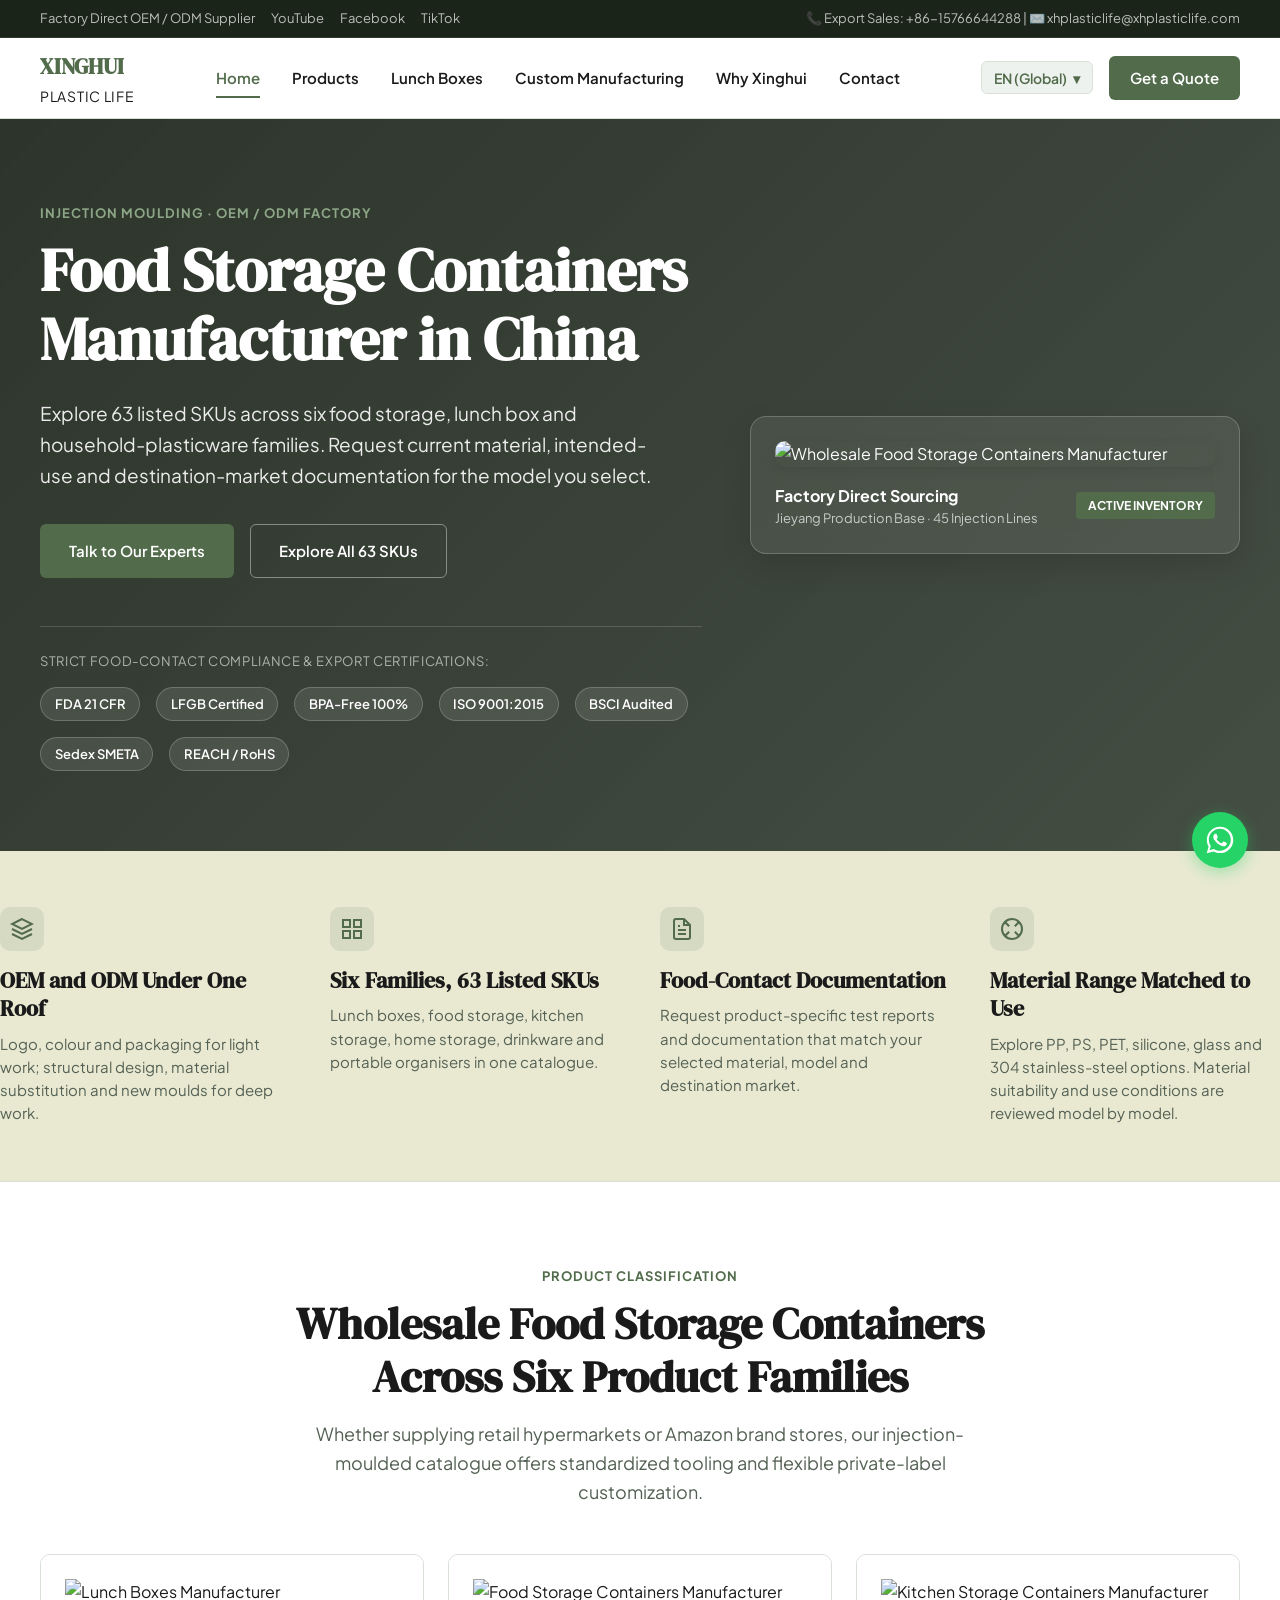
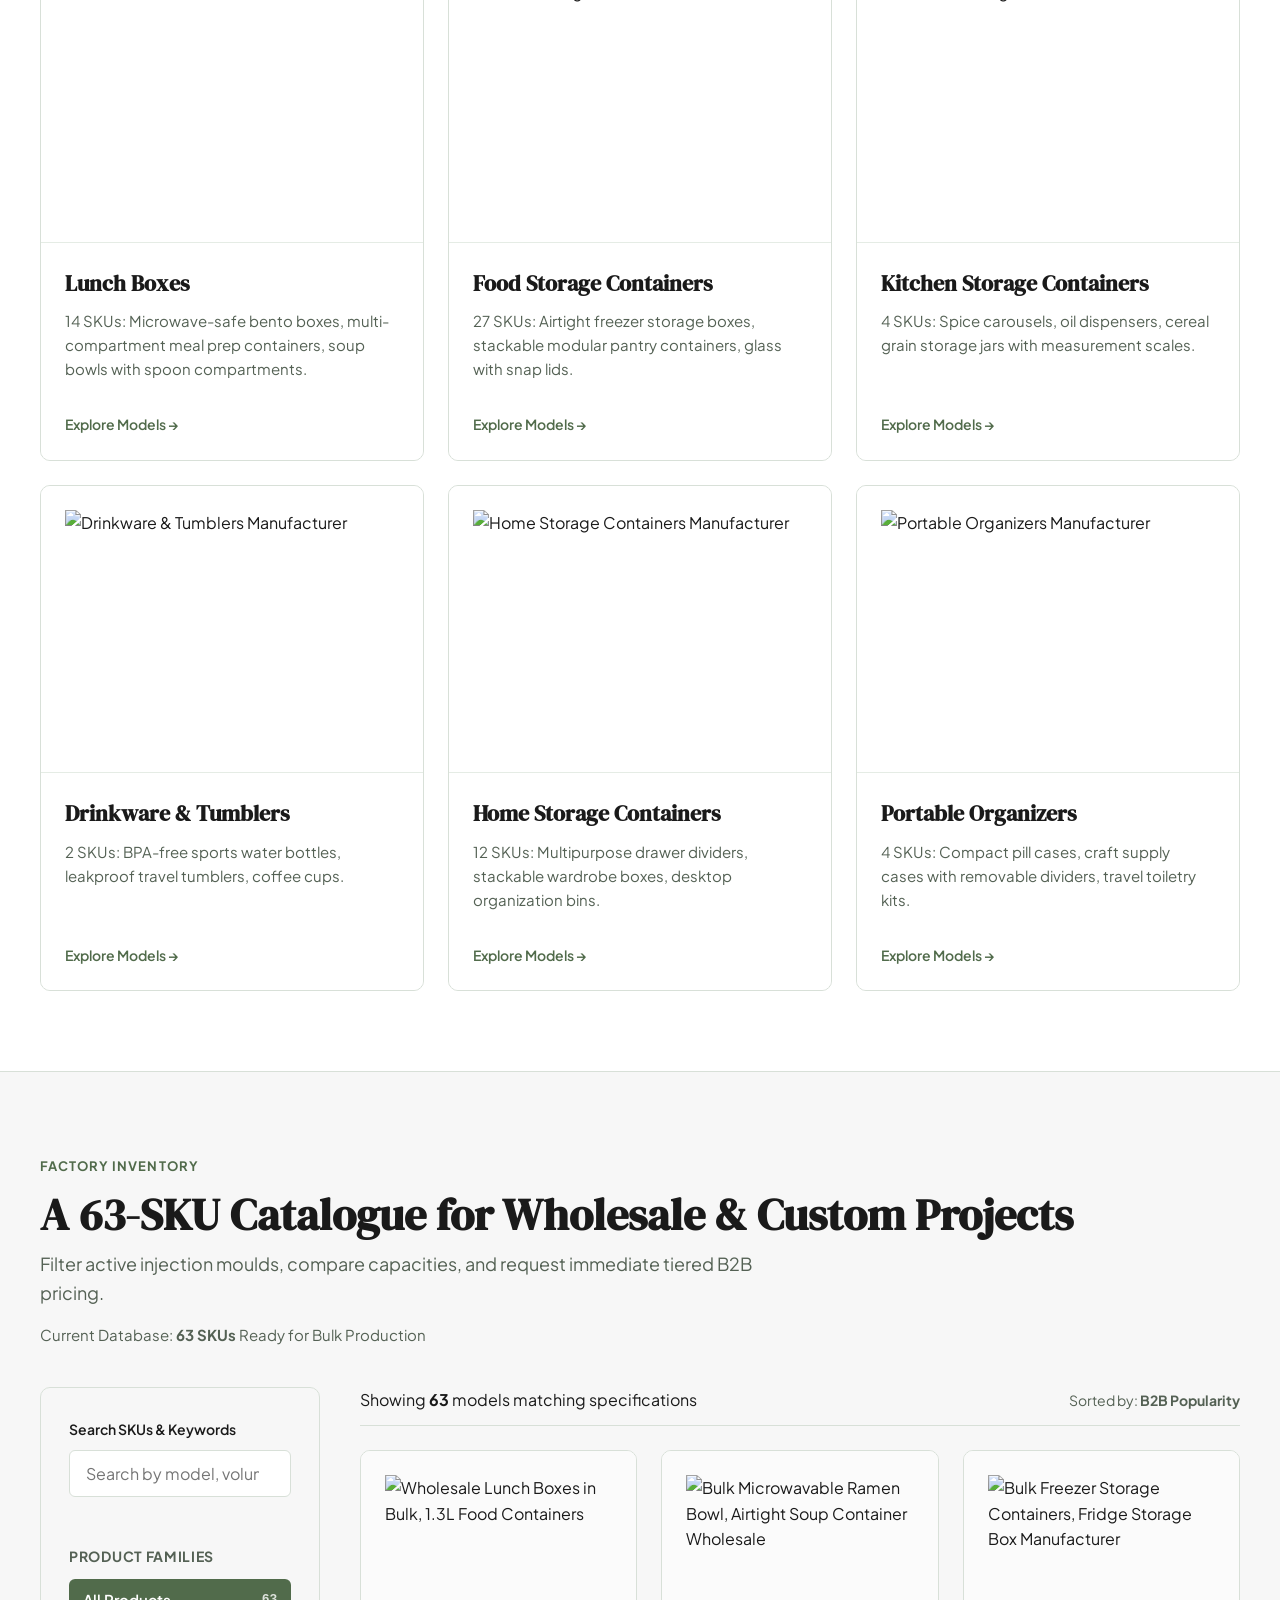
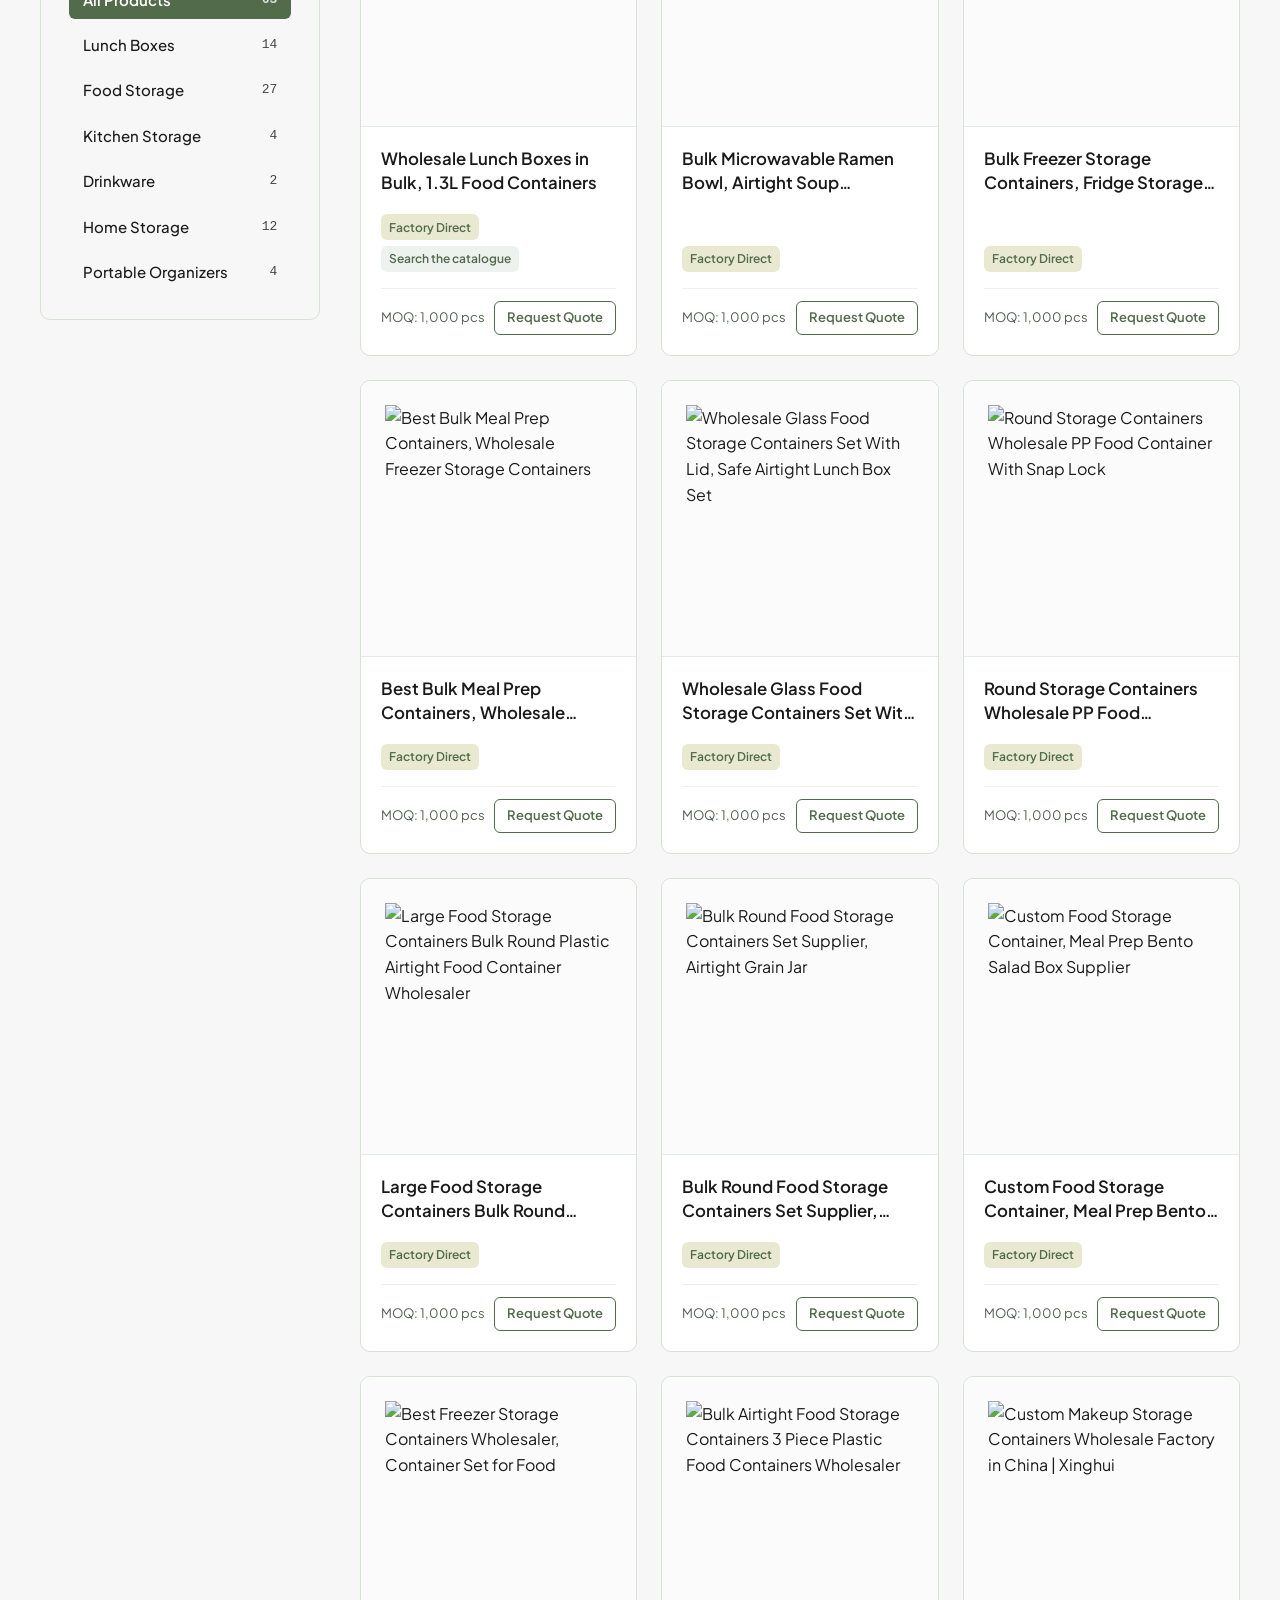
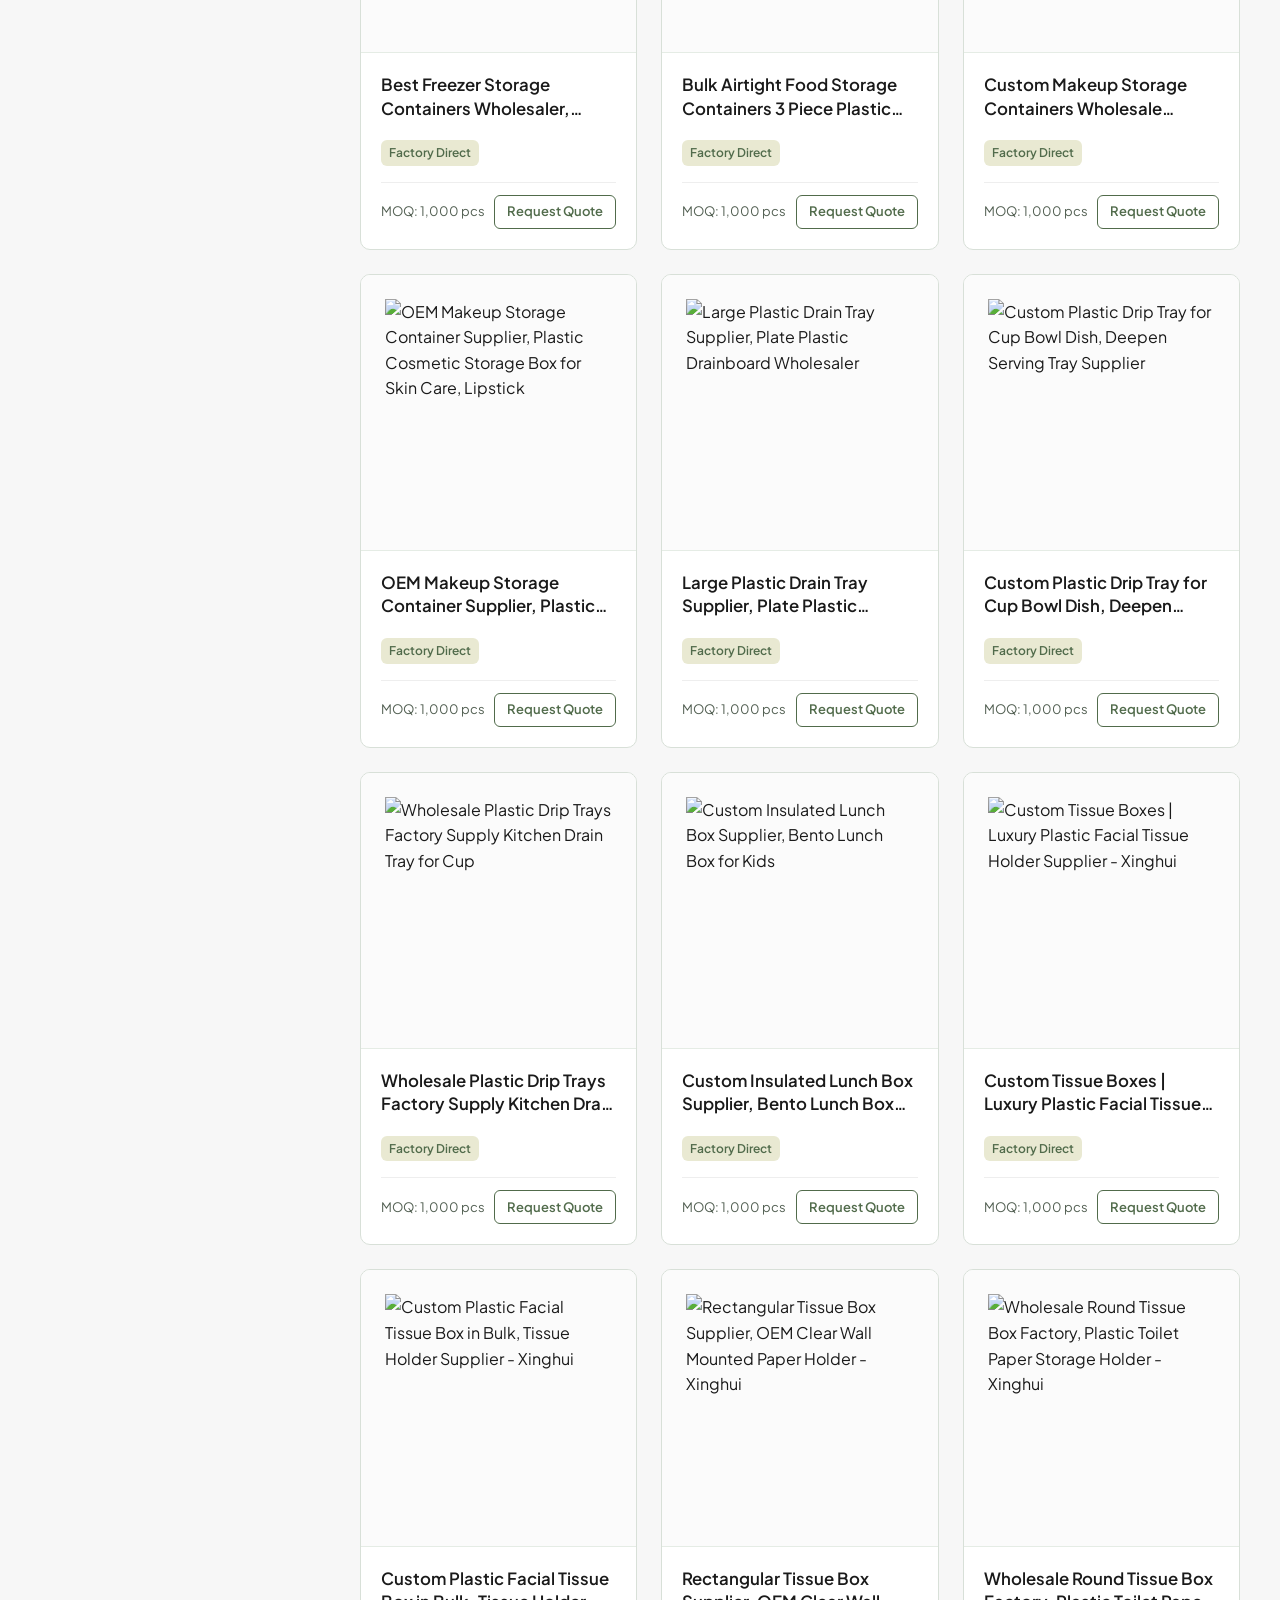
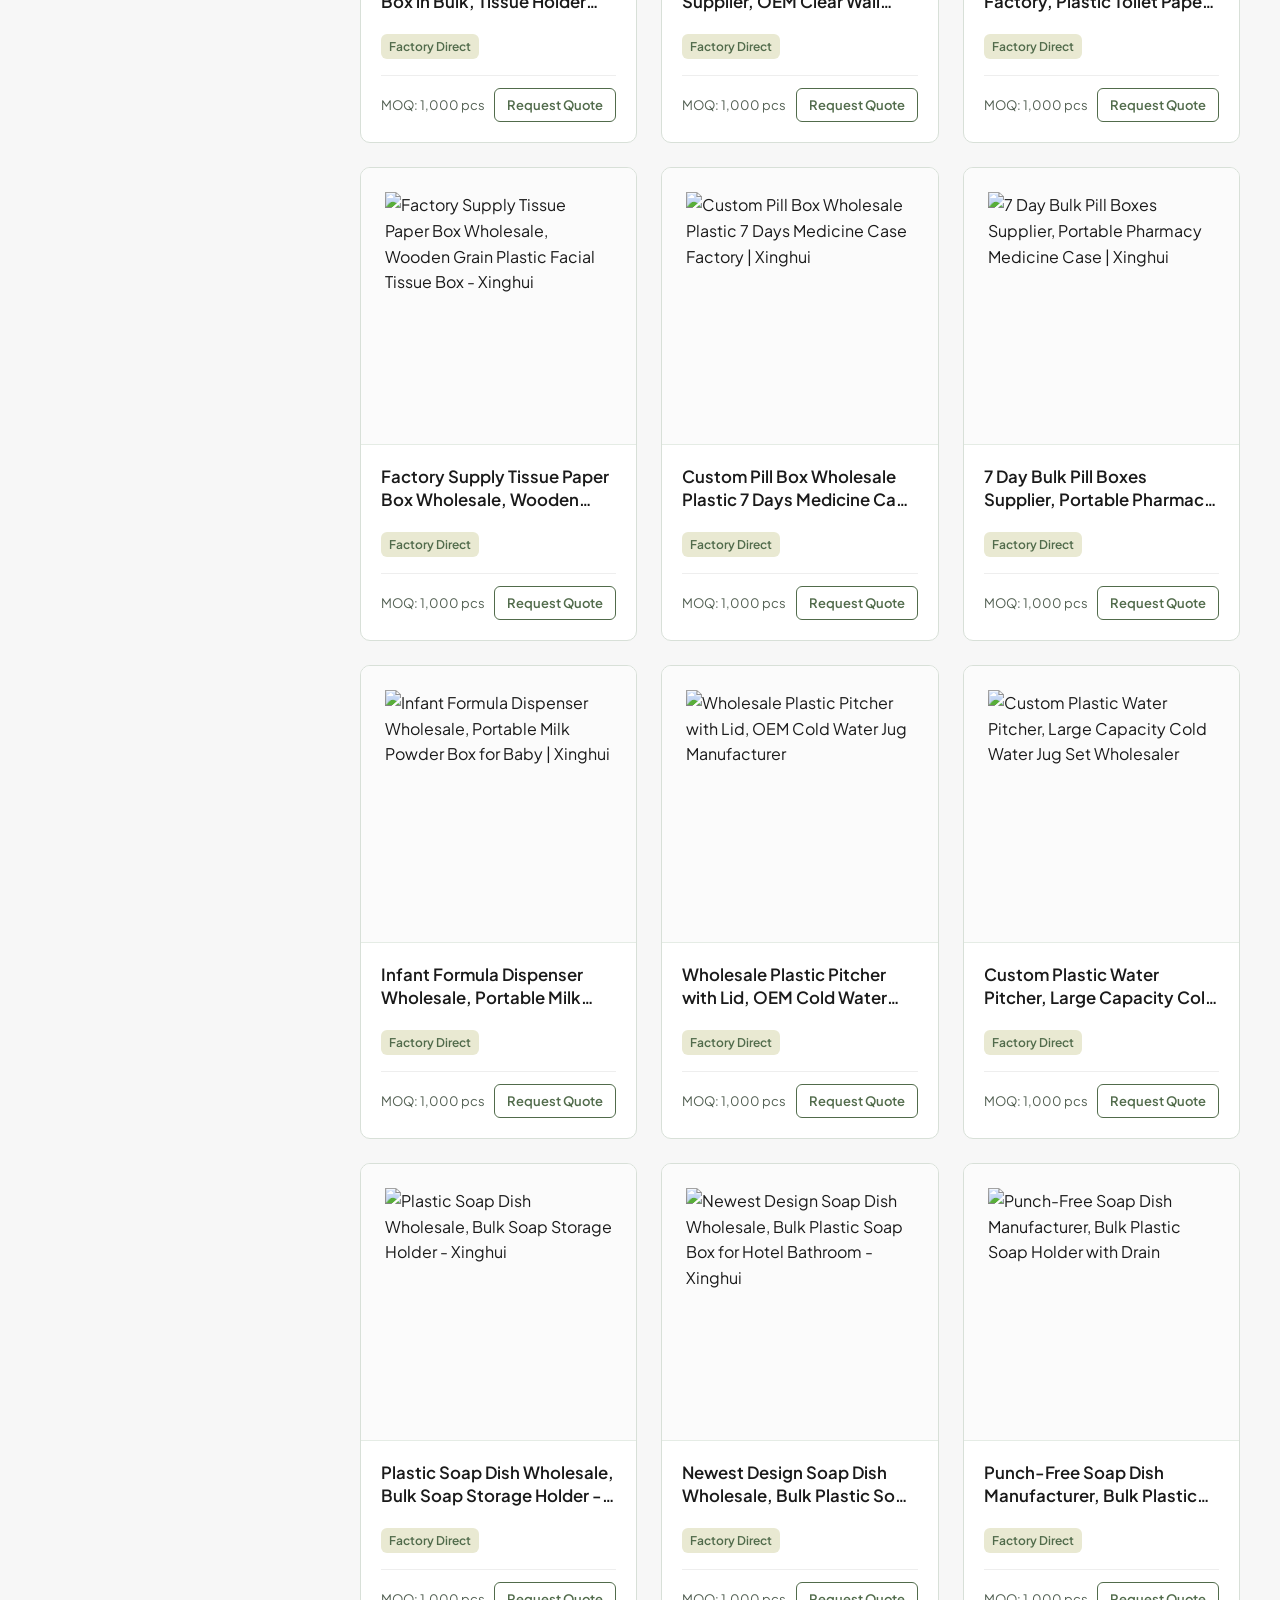
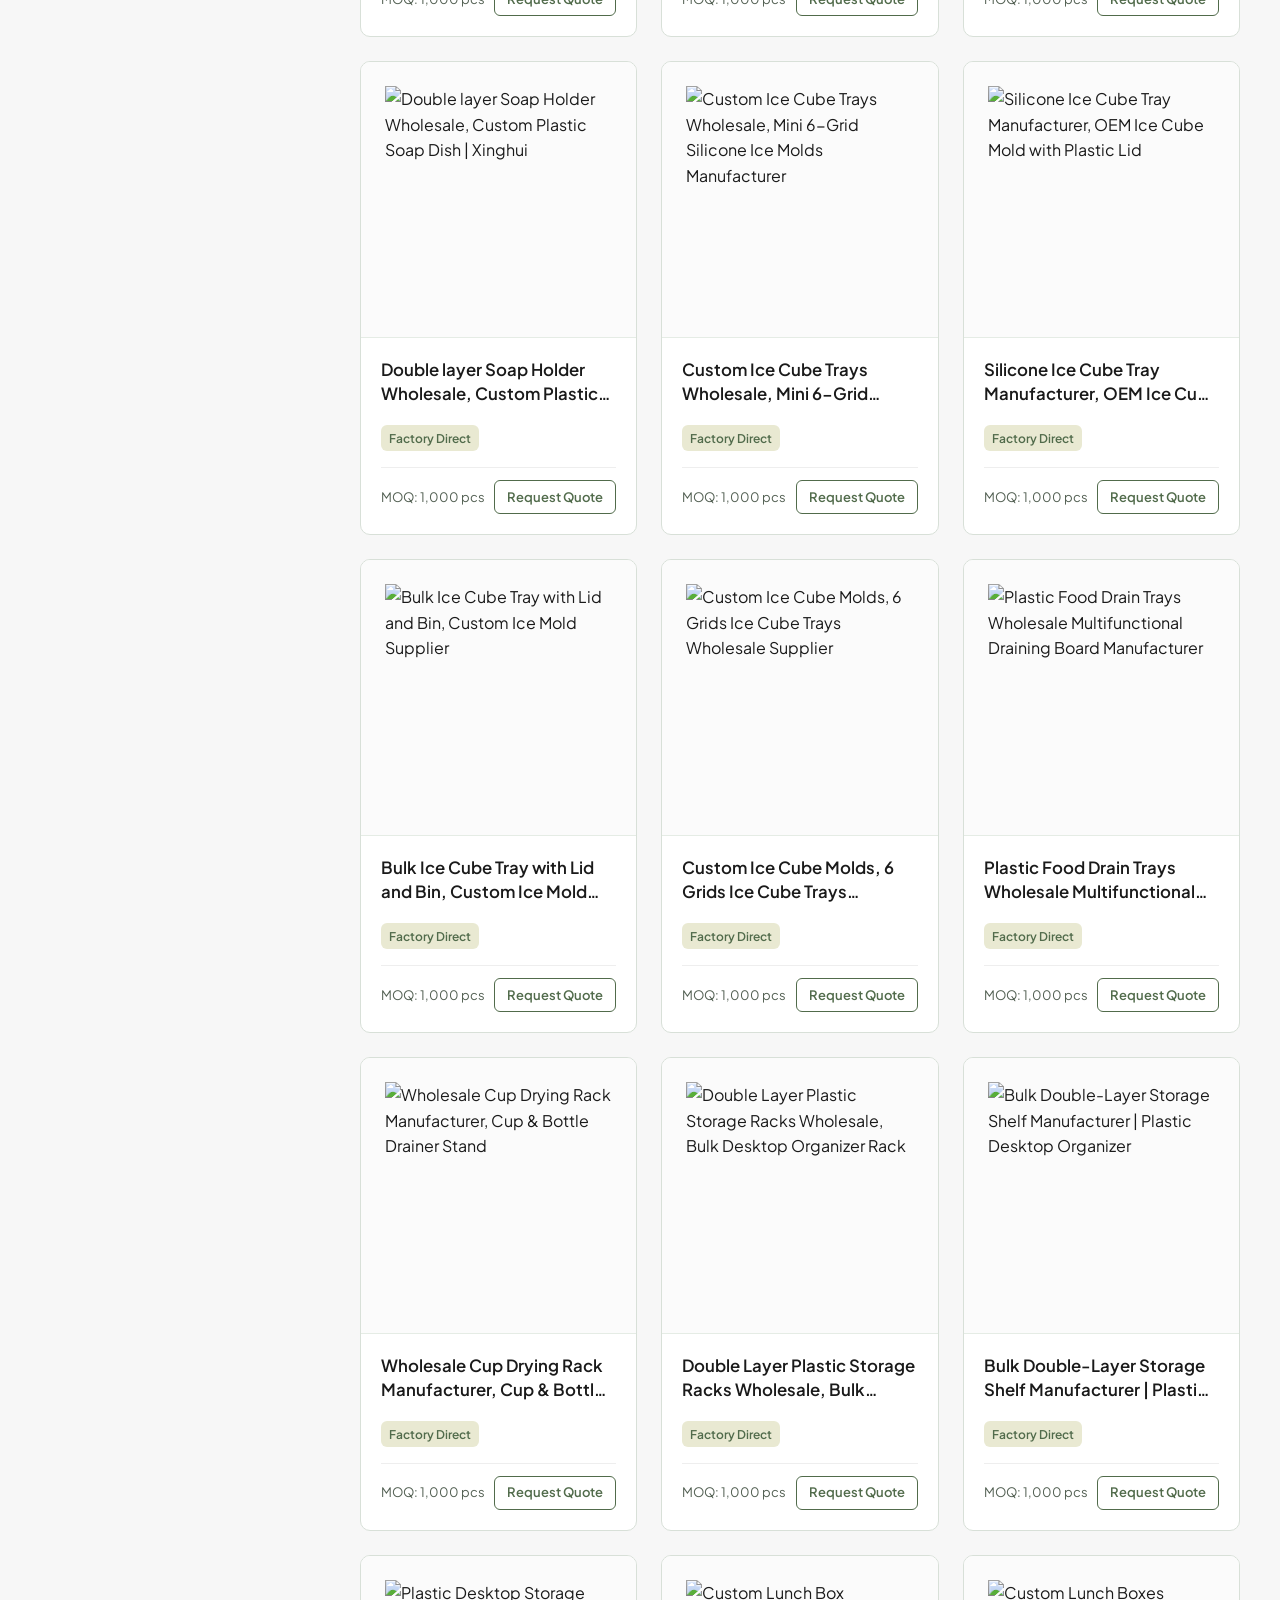
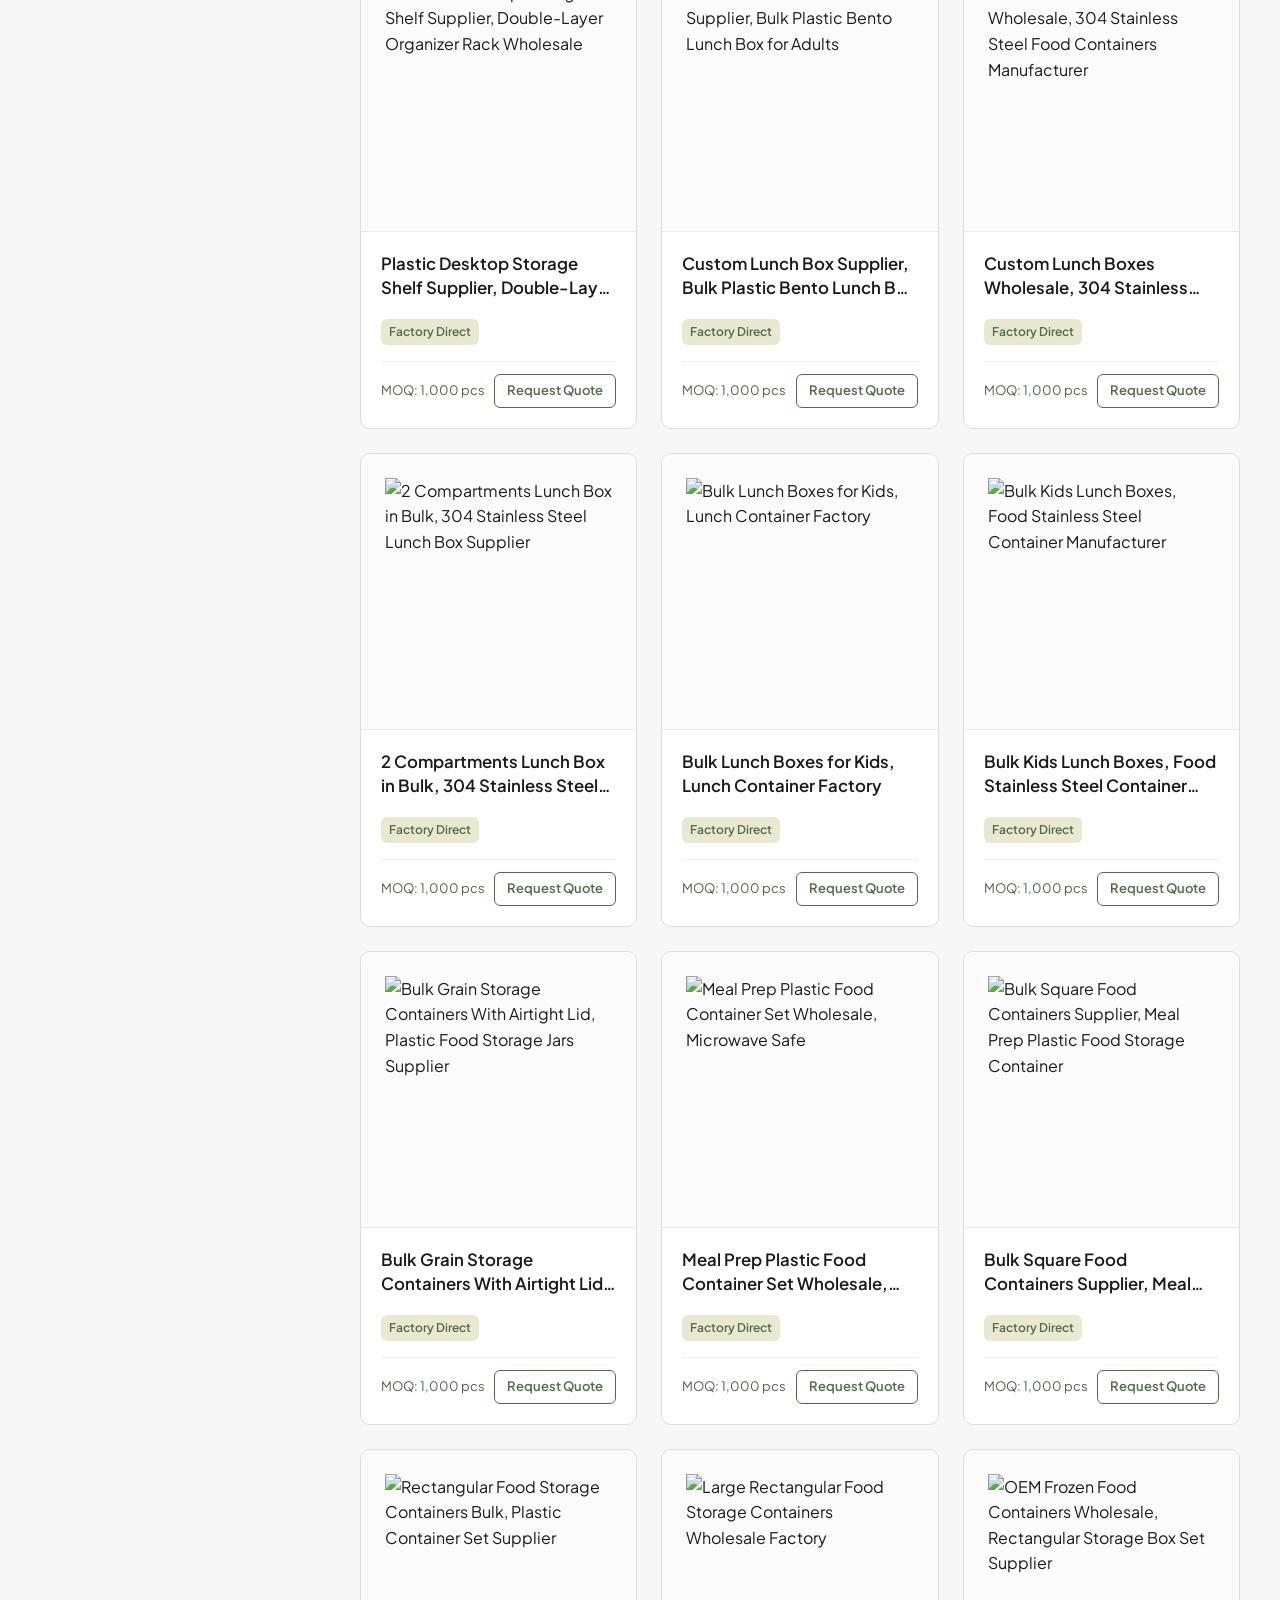
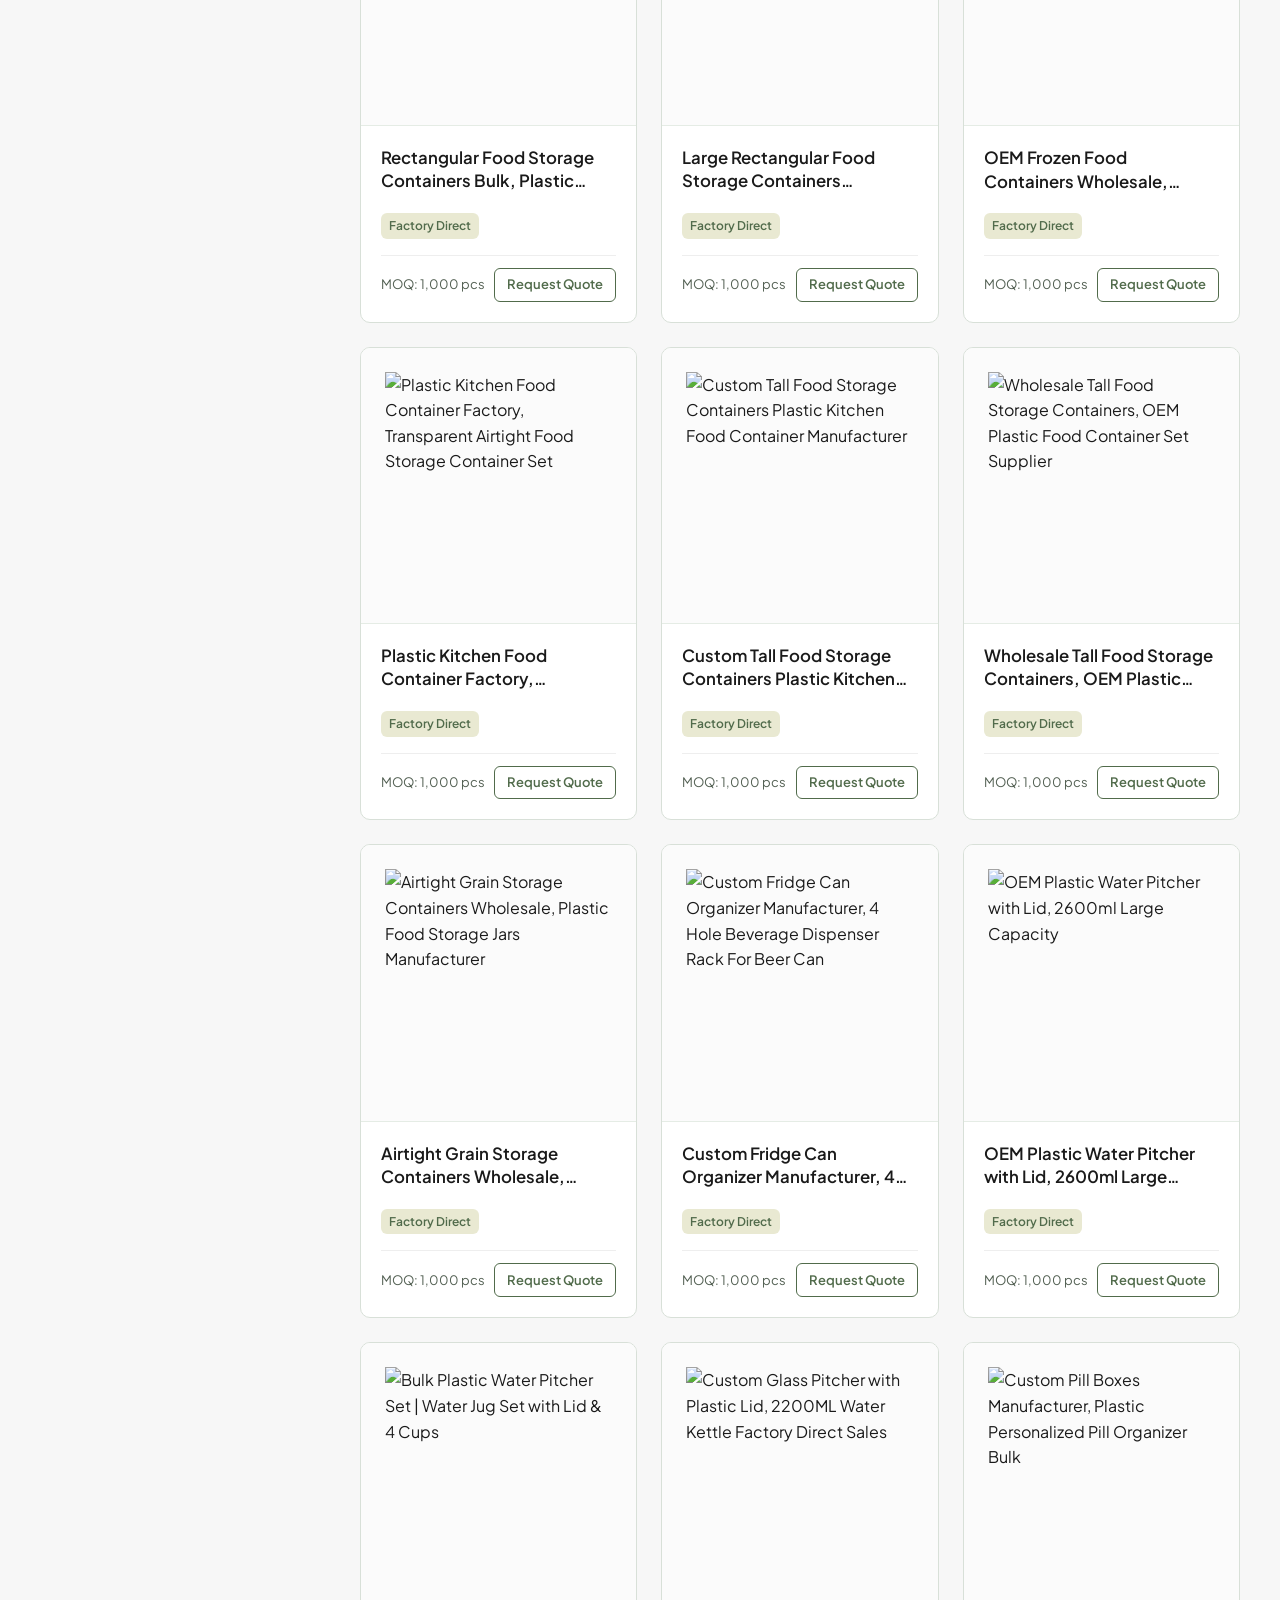
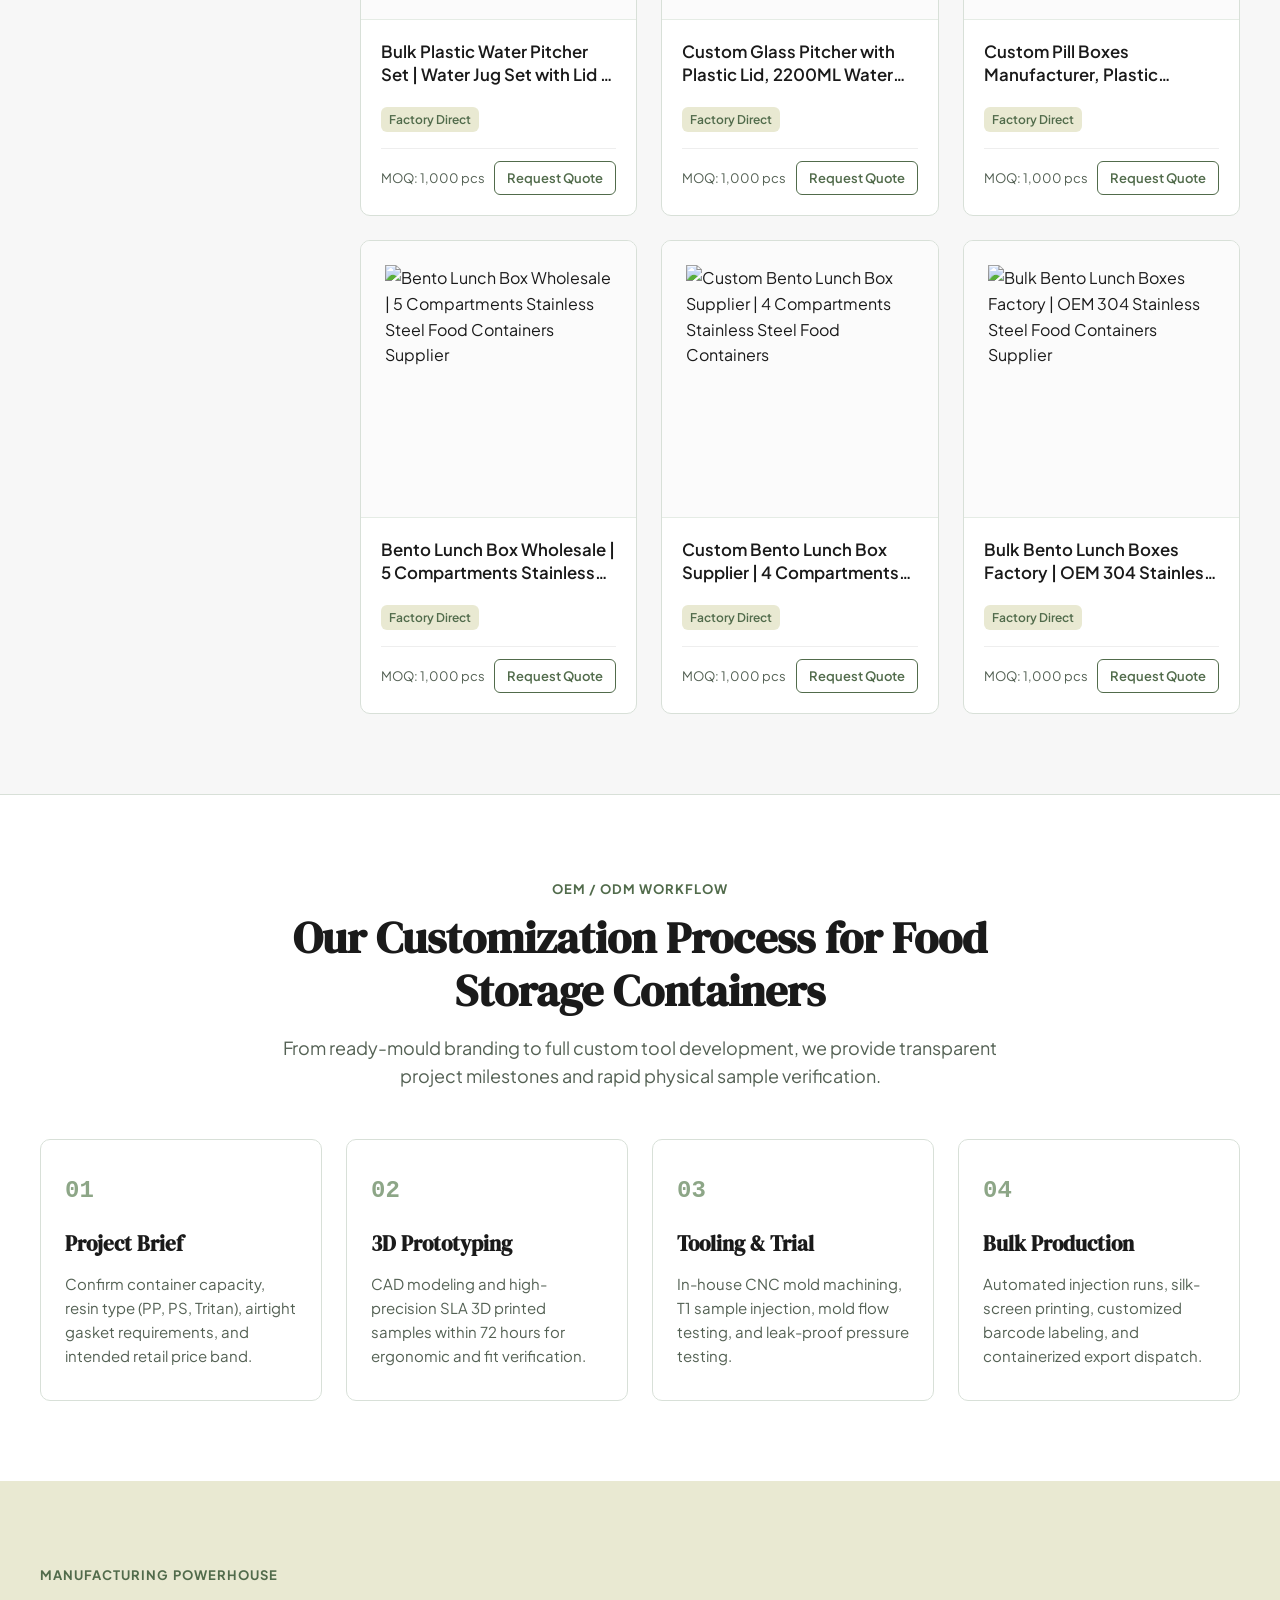
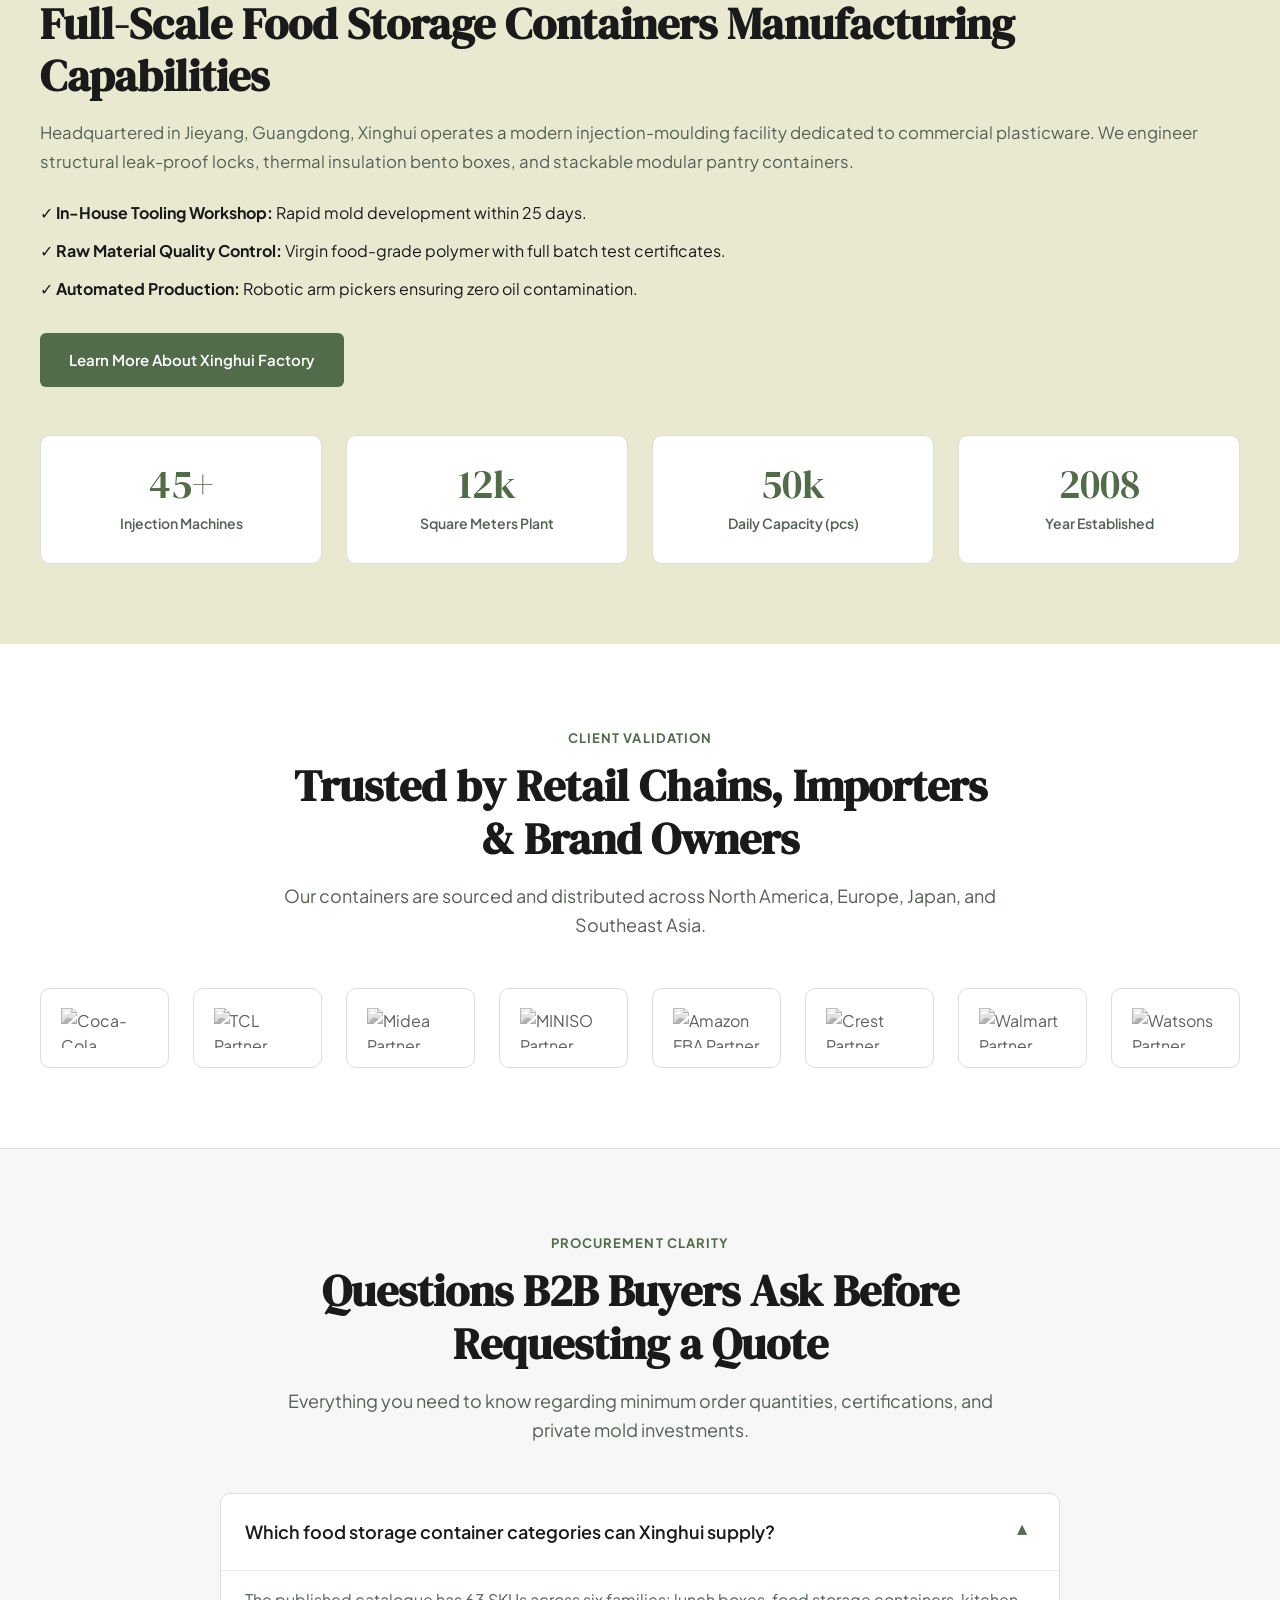
==== templates/b2b-factory-starter/index.html @ 5a9427ca "feat: initial release of renwork-web-create-skill v2.0.0" ====
<!DOCTYPE html>
<html lang="en">
<head>
  <meta charset="UTF-8">
  <meta name="viewport" content="width=device-width, initial-scale=1.0">
  <title>Food Storage Containers Manufacturer in China | Xinghui Plastic Life</title>
  <meta name="description" content="Xinghui is a food storage containers manufacturer in China, supplying lunch boxes and household plasticware with OEM and ODM support for B2B buyers.">
  <meta name="keywords" content="food storage containers manufacturer, wholesale lunch boxes china, plasticware factory jieyang, oem odm meal prep containers, bulk bento boxes">
  <meta name="robots" content="index, follow">
  <link rel="canonical" href="https://www.xhplasticlife.com/">

  <!-- Open Graph / Facebook -->
  <meta property="og:type" content="website">
  <meta property="og:url" content="https://www.xhplasticlife.com/">
  <meta property="og:title" content="Food Storage Containers Manufacturer in China | Xinghui Plastic Life">
  <meta property="og:description" content="Xinghui is a food storage containers manufacturer in China, supplying lunch boxes and household plasticware with OEM and ODM support for B2B buyers.">
  <meta property="og:image" content="https://xinghui-plastic-life-cdn.assetlayer.site/Wholesale-Food-Storage-Containers-Manufacturer-Xinghui-banner.webp">
  <meta property="og:site_name" content="Xinghui Plastic Life">
  <meta property="og:locale" content="en_US">

  <!-- Twitter Card -->
  <meta name="twitter:card" content="summary_large_image">
  <meta name="twitter:title" content="Food Storage Containers Manufacturer in China | Xinghui">
  <meta name="twitter:description" content="Xinghui is a food storage containers manufacturer in China, supplying lunch boxes and household plasticware with OEM and ODM support for B2B buyers.">
  <meta name="twitter:image" content="https://xinghui-plastic-life-cdn.assetlayer.site/Wholesale-Food-Storage-Containers-Manufacturer-Xinghui-banner.webp">

  <link rel="stylesheet" href="css/style.css">

  <!-- JSON-LD Structured Data Schema Matrix -->
  <script type="application/ld+json">
  {
    "@context": "https://schema.org",
    "@type": "Organization",
    "@id": "https://www.xhplasticlife.com/#organization",
    "name": "Xinghui Plastic Life",
    "legalName": "Jieyang Xinghui Plasticware Co., Ltd.",
    "url": "https://www.xhplasticlife.com",
    "logo": "https://www.xhplasticlife.com/brand-logo.webp",
    "description": "Xinghui injection-moulds food storage containers, lunch boxes and household plasticware with OEM and ODM support in Jieyang, Guangdong, China.",
    "foundingDate": "2008",
    "telephone": "+86-15766644288",
    "email": "xhplasticlife@xhplasticlife.com",
    "address": {
      "@type": "PostalAddress",
      "streetAddress": "Rongcheng Industrial Zone",
      "addressLocality": "Jieyang",
      "addressRegion": "Guangdong",
      "postalCode": "515500",
      "addressCountry": "CN"
    },
    "knowsAbout": [
      "Plastic Injection Moulding",
      "OEM Food Storage Containers",
      "Bento Lunch Boxes Wholesale",
      "LFGB Food Contact Testing",
      "FDA 21 CFR Compliant Plastics",
      "Private Label Packaging for Amazon FBA"
    ]
  }
  </script>

  <script type="application/ld+json">
  {
    "@context": "https://schema.org",
    "@type": "WebSite",
    "@id": "https://www.xhplasticlife.com/#website",
    "name": "Xinghui Plastic Life",
    "url": "https://www.xhplasticlife.com",
    "publisher": {
      "@id": "https://www.xhplasticlife.com/#organization"
    },
    "inLanguage": "en"
  }
  </script>

  <script type="application/ld+json">
  {
    "@context": "https://schema.org",
    "@type": "WebPage",
    "@id": "https://www.xhplasticlife.com",
    "url": "https://www.xhplasticlife.com",
    "name": "Food Storage Containers Manufacturer in China",
    "isPartOf": {
      "@id": "https://www.xhplasticlife.com/#website"
    },
    "publisher": {
      "@id": "https://www.xhplasticlife.com/#organization"
    },
    "description": "Browse 63 SKUs across six product families for wholesale and custom OEM/ODM production."
  }
  </script>

  <script type="application/ld+json">
  {
    "@context": "https://schema.org",
    "@type": "ItemList",
    "itemListElement": [
      {"@type": "ListItem", "position": 1, "url": "https://www.xhplasticlife.com/lunch-boxes.html", "name": "Lunch Boxes"},
      {"@type": "ListItem", "position": 2, "url": "https://www.xhplasticlife.com/products.html?cat=food-storage-containers", "name": "Food Storage Containers"},
      {"@type": "ListItem", "position": 3, "url": "https://www.xhplasticlife.com/products.html?cat=kitchen-storage-containers", "name": "Kitchen Storage Containers"},
      {"@type": "ListItem", "position": 4, "url": "https://www.xhplasticlife.com/products.html?cat=drinkware", "name": "Drinkware"},
      {"@type": "ListItem", "position": 5, "url": "https://www.xhplasticlife.com/products.html?cat=home-storage-containers", "name": "Home Storage Containers"},
      {"@type": "ListItem", "position": 6, "url": "https://www.xhplasticlife.com/products.html?cat=portable-organizers", "name": "Portable Organizers"}
    ]
  }
  </script>

  <script type="application/ld+json">
  {
    "@context": "https://schema.org",
    "@type": "FAQPage",
    "mainEntity": [
      {
        "@type": "Question",
        "name": "Which food storage container categories can Xinghui supply?",
        "acceptedAnswer": {
          "@type": "Answer",
          "text": "The published catalogue has 63 SKUs across six families: lunch boxes, food storage containers, kitchen storage, home storage, drinkware and portable organisers."
        }
      },
      {
        "@type": "Question",
        "name": "What can OEM and ODM food storage container projects include?",
        "acceptedAnswer": {
          "@type": "Answer",
          "text": "Light customisation covers logo, custom Pantone color and retail packaging. Deeper projects include structural design, 3D prototyping, new mould tooling, and material substitution (PP, Tritan, silicone, glass, 304 stainless steel)."
        }
      },
      {
        "@type": "Question",
        "name": "What information should I include in a quotation request?",
        "acceptedAnswer": {
          "@type": "Answer",
          "text": "Share the product family or SKU code, material requirement, capacity, estimated order quantity, destination country, and whether you need existing moulds or private tooling. Test documentation is matched to your target destination market."
        }
      }
    ]
  }
  </script>
</head>
<body>

  
    <!-- Top Utility Bar -->
    <div class="top-utility-bar">
      <div class="page-container top-utility-content">
        <div class="top-social-links">
          <span>Factory Direct OEM / ODM Supplier</span>
          <a href="https://www.youtube.com/@gdxinghui" target="_blank" rel="noopener" aria-label="YouTube">YouTube</a>
          <a href="https://www.facebook.com/profile.php?id=61577398111498" target="_blank" rel="noopener" aria-label="Facebook">Facebook</a>
          <a href="https://www.tiktok.com/@gdxinghui" target="_blank" rel="noopener" aria-label="TikTok">TikTok</a>
        </div>
        <div>
          <span>📞 Export Sales: +86-15766644288</span> | <span>✉️ xhplasticlife@xhplasticlife.com</span>
        </div>
      </div>
    </div>

    <!-- Main Sticky Header -->
    <header class="site-header">
      <div class="page-container site-header-inner">
        <a href="index.html" class="brand-logo-wrap" aria-label="Xinghui Plastic Life Home">
          <div class="brand-logo-text">
            XINGHUI
            <span>Plastic Life</span>
          </div>
        </a>

        <!-- Desktop Navigation -->
        <nav class="main-navigation" aria-label="Primary Navigation">
          <a href="index.html" class="nav-link active">Home</a>
          <a href="products.html" class="nav-link ">Products</a>
          <a href="lunch-boxes.html" class="nav-link ">Lunch Boxes</a>
          <a href="custom-solutions.html" class="nav-link ">Custom Manufacturing</a>
          <a href="about.html" class="nav-link ">Why Xinghui</a>
          <a href="contact.html" class="nav-link ">Contact</a>
        </nav>

        <!-- Header Actions: Multilingual & RFQ CTA -->
        <div class="header-actions">
          <div class="lang-dropdown" id="langSelector">
            <button class="lang-btn" aria-label="Select Language">
              <span>EN (Global)</span> ▾
            </button>
            <div class="lang-menu">
              <a href="#" data-lang="en">English (US/Global)</a>
              <a href="#" data-lang="ja">日本語 (Japan)</a>
              <a href="#" data-lang="ru">Русский (Russia)</a>
              <a href="#" data-lang="de">Deutsch (Germany)</a>
              <a href="#" data-lang="fr">Français (France)</a>
              <a href="#" data-lang="es">Español (Spain)</a>
              <a href="#" data-lang="ko">한국어 (Korea)</a>
            </div>
          </div>
          <a href="contact.html" class="btn btn-primary" style="padding: 0.55rem 1.25rem;">Get a Quote</a>
          <button class="mobile-toggle" id="mobileToggle" aria-label="Toggle navigation menu">
            <span></span>
            <span></span>
            <span></span>
          </button>
        </div>
      </div>
    </header>

    <!-- Mobile Drawer Navigation -->
    <div class="mobile-drawer" id="mobileDrawer">
      <div class="mobile-drawer-header">
        <div class="brand-logo-text">XINGHUI <span>Plastic Life</span></div>
        <button id="closeDrawer" style="background:none; border:none; font-size:1.5rem; cursor:pointer;" aria-label="Close menu">&times;</button>
      </div>
      <div class="mobile-nav-links">
        <a href="index.html">Home</a>
        <a href="products.html">All Products (63 SKUs)</a>
        <a href="lunch-boxes.html">Wholesale Lunch Boxes</a>
        <a href="custom-solutions.html">Custom Manufacturing</a>
        <a href="about.html">About Factory</a>
        <a href="contact.html">Get Quotation / RFQ</a>
      </div>
      <div style="margin-top: 2rem; padding-top: 1.5rem; border-top: 1px solid var(--color-border);">
        <p style="font-size: 0.875rem; color: var(--color-fg-muted); margin-bottom: 0.5rem;">Direct Export Desk:</p>
        <p><strong>+86-15766644288</strong></p>
        <p>xhplasticlife@xhplasticlife.com</p>
      </div>
    </div>
    

  <!-- Section 0: Hero Section -->
  <section class="home-hero surface-media">
    <div class="page-container hero-grid">
      <div class="hero-content">
        <span class="eyebrow">Injection Moulding · OEM / ODM Factory</span>
        <h1>Food Storage Containers Manufacturer in China</h1>
        <p class="hero-lead">
          Explore 63 listed SKUs across six food storage, lunch box and household-plasticware families. Request current material, intended-use and destination-market documentation for the model you select.
        </p>
        <div class="hero-cta-group">
          <a href="contact.html" class="btn btn-primary">Talk to Our Experts</a>
          <a href="#catalogue" class="btn btn-secondary">Explore All 63 SKUs</a>
        </div>
        <div class="hero-badges-wrap">
          <div class="hero-badges-title">Strict Food-Contact Compliance & Export Certifications:</div>
          <div class="hero-badges-list">
            <span class="hero-badge-pill">FDA 21 CFR</span>
            <span class="hero-badge-pill">LFGB Certified</span>
            <span class="hero-badge-pill">BPA-Free 100%</span>
            <span class="hero-badge-pill">ISO 9001:2015</span>
            <span class="hero-badge-pill">BSCI Audited</span>
            <span class="hero-badge-pill">Sedex SMETA</span>
            <span class="hero-badge-pill">REACH / RoHS</span>
          </div>
        </div>
      </div>
      <div class="hero-preview-card">
        <div class="hero-preview-img">
          <img src="https://xinghui-plastic-life-cdn.assetlayer.site/Wholesale-Food-Storage-Containers-Manufacturer-Xinghui-banner.webp" alt="Wholesale Food Storage Containers Manufacturer" loading="eager">
        </div>
        <div style="margin-top:1rem; display:flex; justify-content:space-between; align-items:center;">
          <div>
            <div style="font-weight:700; color:#fff;">Factory Direct Sourcing</div>
            <div style="font-size:0.8125rem; color:rgba(255,255,255,0.7);">Jieyang Production Base · 45 Injection Lines</div>
          </div>
          <span style="background:var(--color-accent-strong); color:#fff; padding:0.25rem 0.75rem; border-radius:4px; font-size:0.75rem; font-weight:700;">ACTIVE INVENTORY</span>
        </div>
      </div>
    </div>
  </section>

  <!-- Section 1: Trust Bridge (4-Column Bento Ribbon) -->
  <section class="surface-sunken trust-bridge">
    <div class="page-container trust-bridge-grid">
      <div class="trust-item">
        <div class="trust-item-icon">
          <svg width="24" height="24" viewBox="0 0 24 24" fill="none" stroke="currentColor" stroke-width="2"><path d="M12 2L2 7l10 5 10-5-10-5zM2 17l10 5 10-5M2 12l10 5 10-5"/></svg>
        </div>
        <h3>OEM and ODM Under One Roof</h3>
        <p>Logo, colour and packaging for light work; structural design, material substitution and new moulds for deep work.</p>
      </div>

      <div class="trust-item">
        <div class="trust-item-icon">
          <svg width="24" height="24" viewBox="0 0 24 24" fill="none" stroke="currentColor" stroke-width="2"><rect x="3" y="3" width="7" height="7"/><rect x="14" y="3" width="7" height="7"/><rect x="14" y="14" width="7" height="7"/><rect x="3" y="14" width="7" height="7"/></svg>
        </div>
        <h3>Six Families, 63 Listed SKUs</h3>
        <p>Lunch boxes, food storage, kitchen storage, home storage, drinkware and portable organisers in one catalogue.</p>
      </div>

      <div class="trust-item">
        <div class="trust-item-icon">
          <svg width="24" height="24" viewBox="0 0 24 24" fill="none" stroke="currentColor" stroke-width="2"><path d="M14 2H6a2 2 0 0 0-2 2v16a2 2 0 0 0 2 2h12a2 2 0 0 0 2-2V8z"/><polyline points="14 2 14 8 20 8"/><line x1="16" y1="13" x2="8" y2="13"/><line x1="16" y1="17" x2="8" y2="17"/><polyline points="10 9 9 9 8 9"/></svg>
        </div>
        <h3>Food-Contact Documentation</h3>
        <p>Request product-specific test reports and documentation that match your selected material, model and destination market.</p>
      </div>

      <div class="trust-item">
        <div class="trust-item-icon">
          <svg width="24" height="24" viewBox="0 0 24 24" fill="none" stroke="currentColor" stroke-width="2"><circle cx="12" cy="12" r="10"/><path d="m4.93 4.93 4.24 4.24"/><path d="m14.83 9.17 4.24-4.24"/><path d="m14.83 14.83 4.24 4.24"/><path d="m9.17 14.83-4.24 4.24"/></svg>
        </div>
        <h3>Material Range Matched to Use</h3>
        <p>Explore PP, PS, PET, silicone, glass and 304 stainless-steel options. Material suitability and use conditions are reviewed model by model.</p>
      </div>
    </div>
  </section>

  <!-- Section 2: Six Product Families Showcase -->
  <section class="surface-white section-padding">
    <div class="page-container">
      <div style="text-align: center; max-width: 780px; margin: 0 auto 2.5rem;">
        <span class="eyebrow">Product Classification</span>
        <h2 class="section-title">Wholesale Food Storage Containers Across Six Product Families</h2>
        <p class="section-lead" style="margin: 0 auto;">
          Whether supplying retail hypermarkets or Amazon brand stores, our injection-moulded catalogue offers standardized tooling and flexible private-label customization.
        </p>
      </div>

      <div class="families-grid">
        
        <article class="family-card">
          <div class="family-card-img-wrap">
            <img src="https://xinghui-plastic-life-cdn.assetlayer.site/Custom-Lunch-Boxes-Wholesaler-1.webp" alt="Lunch Boxes Manufacturer" loading="lazy">
          </div>
          <div class="family-card-body">
            <h3 class="family-card-title">Lunch Boxes</h3>
            <p style="font-size:0.9375rem; color:var(--color-fg-muted); margin-bottom:1rem;">14 SKUs: Microwave-safe bento boxes, multi-compartment meal prep containers, soup bowls with spoon compartments.</p>
            <div class="family-card-action">
              <a href="lunch-boxes.html" style="color:var(--color-accent-strong); font-weight:600;">Explore Models →</a>
            </div>
          </div>
        </article>
        
        <article class="family-card">
          <div class="family-card-img-wrap">
            <img src="https://xinghui-plastic-life-cdn.assetlayer.site/Food-Storage-Containers-Wholesaler-2.webp" alt="Food Storage Containers Manufacturer" loading="lazy">
          </div>
          <div class="family-card-body">
            <h3 class="family-card-title">Food Storage Containers</h3>
            <p style="font-size:0.9375rem; color:var(--color-fg-muted); margin-bottom:1rem;">27 SKUs: Airtight freezer storage boxes, stackable modular pantry containers, glass with snap lids.</p>
            <div class="family-card-action">
              <a href="products.html?cat=food-storage-containers" style="color:var(--color-accent-strong); font-weight:600;">Explore Models →</a>
            </div>
          </div>
        </article>
        
        <article class="family-card">
          <div class="family-card-img-wrap">
            <img src="https://xinghui-plastic-life-cdn.assetlayer.site/Kitchen-Storage-Containers-Wholesaler-3.webp" alt="Kitchen Storage Containers Manufacturer" loading="lazy">
          </div>
          <div class="family-card-body">
            <h3 class="family-card-title">Kitchen Storage Containers</h3>
            <p style="font-size:0.9375rem; color:var(--color-fg-muted); margin-bottom:1rem;">4 SKUs: Spice carousels, oil dispensers, cereal grain storage jars with measurement scales.</p>
            <div class="family-card-action">
              <a href="products.html?cat=kitchen-storage-containers" style="color:var(--color-accent-strong); font-weight:600;">Explore Models →</a>
            </div>
          </div>
        </article>
        
        <article class="family-card">
          <div class="family-card-img-wrap">
            <img src="https://xinghui-plastic-life-cdn.assetlayer.site/Drinkware-Containers-Wholesaler-4.webp" alt="Drinkware & Tumblers Manufacturer" loading="lazy">
          </div>
          <div class="family-card-body">
            <h3 class="family-card-title">Drinkware & Tumblers</h3>
            <p style="font-size:0.9375rem; color:var(--color-fg-muted); margin-bottom:1rem;">2 SKUs: BPA-free sports water bottles, leakproof travel tumblers, coffee cups.</p>
            <div class="family-card-action">
              <a href="products.html?cat=drinkware" style="color:var(--color-accent-strong); font-weight:600;">Explore Models →</a>
            </div>
          </div>
        </article>
        
        <article class="family-card">
          <div class="family-card-img-wrap">
            <img src="https://xinghui-plastic-life-cdn.assetlayer.site/Home-Storage-Containers-Wholesaler-2.webp" alt="Home Storage Containers Manufacturer" loading="lazy">
          </div>
          <div class="family-card-body">
            <h3 class="family-card-title">Home Storage Containers</h3>
            <p style="font-size:0.9375rem; color:var(--color-fg-muted); margin-bottom:1rem;">12 SKUs: Multipurpose drawer dividers, stackable wardrobe boxes, desktop organization bins.</p>
            <div class="family-card-action">
              <a href="products.html?cat=home-storage-containers" style="color:var(--color-accent-strong); font-weight:600;">Explore Models →</a>
            </div>
          </div>
        </article>
        
        <article class="family-card">
          <div class="family-card-img-wrap">
            <img src="https://xinghui-plastic-life-cdn.assetlayer.site/Portable-Organizers-Wholesaler-6.webp" alt="Portable Organizers Manufacturer" loading="lazy">
          </div>
          <div class="family-card-body">
            <h3 class="family-card-title">Portable Organizers</h3>
            <p style="font-size:0.9375rem; color:var(--color-fg-muted); margin-bottom:1rem;">4 SKUs: Compact pill cases, craft supply cases with removable dividers, travel toiletry kits.</p>
            <div class="family-card-action">
              <a href="products.html?cat=portable-organizers" style="color:var(--color-accent-strong); font-weight:600;">Explore Models →</a>
            </div>
          </div>
        </article>
        
      </div>
    </div>
  </section>

  <!-- Section 3: Interactive 63-SKU Catalogue Engine -->
  <section id="catalogue" class="surface-light section-padding" style="border-top:1px solid var(--color-border); border-bottom:1px solid var(--color-border);">
    <div class="page-container">
      <div style="display:flex; justify-content:space-between; align-items:flex-end; flex-wrap:wrap; gap:1rem;">
        <div>
          <span class="eyebrow">Factory Inventory</span>
          <h2 class="section-title" style="margin-bottom:0.5rem;">A 63-SKU Catalogue for Wholesale & Custom Projects</h2>
          <p class="section-lead">Filter active injection moulds, compare capacities, and request immediate tiered B2B pricing.</p>
        </div>
        <div style="font-size:0.9375rem; color:var(--color-fg-muted);">
          Current Database: <strong>63 SKUs</strong> Ready for Bulk Production
        </div>
      </div>

      <div class="catalogue-layout">
        <!-- Sidebar Filter -->
        <aside class="catalogue-sidebar">
          <label class="catalogue-search">
            <span style="font-size:0.875rem; font-weight:600; color:var(--color-fg);">Search SKUs & Keywords</span>
            <input type="search" id="catalogueSearch" placeholder="Search by model, volume, ramen, bento...">
          </label>

          <div style="margin-top:1.5rem;">
            <strong style="display:block; font-size:0.875rem; text-transform:uppercase; letter-spacing:0.05em; color:var(--color-fg-muted); margin-bottom:0.75rem;">Product Families</strong>
            <div class="catalogue-category-list">
              <button class="cat-btn active" data-cat="all">
                <span>All Products</span>
                <span class="cat-count">63</span>
              </button>
              <button class="cat-btn" data-cat="lunch-boxes">
                <span>Lunch Boxes</span>
                <span class="cat-count">14</span>
              </button>
              <button class="cat-btn" data-cat="food-storage-containers">
                <span>Food Storage</span>
                <span class="cat-count">27</span>
              </button>
              <button class="cat-btn" data-cat="kitchen-storage-containers">
                <span>Kitchen Storage</span>
                <span class="cat-count">4</span>
              </button>
              <button class="cat-btn" data-cat="drinkware">
                <span>Drinkware</span>
                <span class="cat-count">2</span>
              </button>
              <button class="cat-btn" data-cat="home-storage-containers">
                <span>Home Storage</span>
                <span class="cat-count">12</span>
              </button>
              <button class="cat-btn" data-cat="portable-organizers">
                <span>Portable Organizers</span>
                <span class="cat-count">4</span>
              </button>
            </div>
          </div>
        </aside>

        <!-- Product Grid Results -->
        <main class="catalogue-results">
          <div class="catalogue-results-meta">
            <p class="catalogue-results-count">
              Showing <strong id="resultsCount">63</strong> models matching specifications
            </p>
            <div style="font-size:0.875rem; color:var(--color-fg-muted);">
              Sorted by: <strong>B2B Popularity</strong>
            </div>
          </div>

          <div class="catalogue-product-grid" id="productGrid">
            
        <article class="catalogue-product-card" data-category="lunch-boxes" data-title="Wholesale Lunch Boxes in Bulk, 1.3L Food Containers">
          <div class="catalogue-card-img-wrap">
            <img src="https://xinghui-plastic-life-cdn.assetlayer.site/Wholesale-Lunch-Boxes-in-Bulk-5.webp" alt="Wholesale Lunch Boxes in Bulk, 1.3L Food Containers" loading="lazy">
          </div>
          <div class="catalogue-card-body">
            <h4 class="catalogue-card-title" title="Wholesale Lunch Boxes in Bulk, 1.3L Food Containers">Wholesale Lunch Boxes in Bulk, 1.3L Food Containers</h4>
            <div class="catalogue-card-meta">
              <span class="catalogue-tag" style="background:#e9e9d2; color:#516b4b;">Factory Direct</span>
              <span class="catalogue-tag">Search the catalogue</span>
            </div>
            <div style="margin-top:1rem; padding-top:0.75rem; border-top:1px solid #eee; display:flex; justify-content:space-between; align-items:center;">
              <span style="font-size:0.8125rem; color:var(--color-fg-muted);">MOQ: 1,000 pcs</span>
              <a href="contact.html?sku=Wholesale Lunch Boxes in Bulk, 1.3L Food Containers" class="btn btn-outline" style="padding:0.35rem 0.75rem; font-size:0.8125rem;">Request Quote</a>
            </div>
          </div>
        </article>
        
        <article class="catalogue-product-card" data-category="lunch-boxes" data-title="Bulk Microwavable Ramen Bowl, Airtight Soup Container Wholesale">
          <div class="catalogue-card-img-wrap">
            <img src="https://xinghui-plastic-life-cdn.assetlayer.site/Bulk-Microwavable-Ramen-Bowl-Wholesaler-2.webp" alt="Bulk Microwavable Ramen Bowl, Airtight Soup Container Wholesale" loading="lazy">
          </div>
          <div class="catalogue-card-body">
            <h4 class="catalogue-card-title" title="Bulk Microwavable Ramen Bowl, Airtight Soup Container Wholesale">Bulk Microwavable Ramen Bowl, Airtight Soup Container Wholesale</h4>
            <div class="catalogue-card-meta">
              <span class="catalogue-tag" style="background:#e9e9d2; color:#516b4b;">Factory Direct</span>
              
            </div>
            <div style="margin-top:1rem; padding-top:0.75rem; border-top:1px solid #eee; display:flex; justify-content:space-between; align-items:center;">
              <span style="font-size:0.8125rem; color:var(--color-fg-muted);">MOQ: 1,000 pcs</span>
              <a href="contact.html?sku=Bulk Microwavable Ramen Bowl, Airtight Soup Container Wholesale" class="btn btn-outline" style="padding:0.35rem 0.75rem; font-size:0.8125rem;">Request Quote</a>
            </div>
          </div>
        </article>
        
        <article class="catalogue-product-card" data-category="home-storage-containers" data-title="Bulk Freezer Storage Containers, Fridge Storage Box Manufacturer">
          <div class="catalogue-card-img-wrap">
            <img src="https://xinghui-plastic-life-cdn.assetlayer.site/Bulk-Freezer-Storage-Containers-Manufacturer-5.webp" alt="Bulk Freezer Storage Containers, Fridge Storage Box Manufacturer" loading="lazy">
          </div>
          <div class="catalogue-card-body">
            <h4 class="catalogue-card-title" title="Bulk Freezer Storage Containers, Fridge Storage Box Manufacturer">Bulk Freezer Storage Containers, Fridge Storage Box Manufacturer</h4>
            <div class="catalogue-card-meta">
              <span class="catalogue-tag" style="background:#e9e9d2; color:#516b4b;">Factory Direct</span>
              
            </div>
            <div style="margin-top:1rem; padding-top:0.75rem; border-top:1px solid #eee; display:flex; justify-content:space-between; align-items:center;">
              <span style="font-size:0.8125rem; color:var(--color-fg-muted);">MOQ: 1,000 pcs</span>
              <a href="contact.html?sku=Bulk Freezer Storage Containers, Fridge Storage Box Manufacturer" class="btn btn-outline" style="padding:0.35rem 0.75rem; font-size:0.8125rem;">Request Quote</a>
            </div>
          </div>
        </article>
        
        <article class="catalogue-product-card" data-category="food-storage-containers" data-title="Best Bulk Meal Prep Containers, Wholesale Freezer Storage Containers">
          <div class="catalogue-card-img-wrap">
            <img src="https://xinghui-plastic-life-cdn.assetlayer.site/Best-Bulk-Meal-Prep-Containers-Wholesale-1_1.webp" alt="Best Bulk Meal Prep Containers, Wholesale Freezer Storage Containers" loading="lazy">
          </div>
          <div class="catalogue-card-body">
            <h4 class="catalogue-card-title" title="Best Bulk Meal Prep Containers, Wholesale Freezer Storage Containers">Best Bulk Meal Prep Containers, Wholesale Freezer Storage Containers</h4>
            <div class="catalogue-card-meta">
              <span class="catalogue-tag" style="background:#e9e9d2; color:#516b4b;">Factory Direct</span>
              
            </div>
            <div style="margin-top:1rem; padding-top:0.75rem; border-top:1px solid #eee; display:flex; justify-content:space-between; align-items:center;">
              <span style="font-size:0.8125rem; color:var(--color-fg-muted);">MOQ: 1,000 pcs</span>
              <a href="contact.html?sku=Best Bulk Meal Prep Containers, Wholesale Freezer Storage Containers" class="btn btn-outline" style="padding:0.35rem 0.75rem; font-size:0.8125rem;">Request Quote</a>
            </div>
          </div>
        </article>
        
        <article class="catalogue-product-card" data-category="lunch-boxes" data-title="Wholesale Glass Food Storage Containers Set With Lid, Safe Airtight Lunch Box Set">
          <div class="catalogue-card-img-wrap">
            <img src="https://xinghui-plastic-life-cdn.assetlayer.site/Wholesale-Glass-Food-Storage-Containers-Set.webp" alt="Wholesale Glass Food Storage Containers Set With Lid, Safe Airtight Lunch Box Set" loading="lazy">
          </div>
          <div class="catalogue-card-body">
            <h4 class="catalogue-card-title" title="Wholesale Glass Food Storage Containers Set With Lid, Safe Airtight Lunch Box Set">Wholesale Glass Food Storage Containers Set With Lid, Safe Airtight Lunch Box Set</h4>
            <div class="catalogue-card-meta">
              <span class="catalogue-tag" style="background:#e9e9d2; color:#516b4b;">Factory Direct</span>
              
            </div>
            <div style="margin-top:1rem; padding-top:0.75rem; border-top:1px solid #eee; display:flex; justify-content:space-between; align-items:center;">
              <span style="font-size:0.8125rem; color:var(--color-fg-muted);">MOQ: 1,000 pcs</span>
              <a href="contact.html?sku=Wholesale Glass Food Storage Containers Set With Lid, Safe Airtight Lunch Box Set" class="btn btn-outline" style="padding:0.35rem 0.75rem; font-size:0.8125rem;">Request Quote</a>
            </div>
          </div>
        </article>
        
        <article class="catalogue-product-card" data-category="food-storage-containers" data-title="Round Storage Containers Wholesale PP Food Container With Snap Lock">
          <div class="catalogue-card-img-wrap">
            <img src="https://xinghui-plastic-life-cdn.assetlayer.site/Round-Storage-Containers-Wholesale-manufacturer-3.webp" alt="Round Storage Containers Wholesale PP Food Container With Snap Lock" loading="lazy">
          </div>
          <div class="catalogue-card-body">
            <h4 class="catalogue-card-title" title="Round Storage Containers Wholesale PP Food Container With Snap Lock">Round Storage Containers Wholesale PP Food Container With Snap Lock</h4>
            <div class="catalogue-card-meta">
              <span class="catalogue-tag" style="background:#e9e9d2; color:#516b4b;">Factory Direct</span>
              
            </div>
            <div style="margin-top:1rem; padding-top:0.75rem; border-top:1px solid #eee; display:flex; justify-content:space-between; align-items:center;">
              <span style="font-size:0.8125rem; color:var(--color-fg-muted);">MOQ: 1,000 pcs</span>
              <a href="contact.html?sku=Round Storage Containers Wholesale PP Food Container With Snap Lock" class="btn btn-outline" style="padding:0.35rem 0.75rem; font-size:0.8125rem;">Request Quote</a>
            </div>
          </div>
        </article>
        
        <article class="catalogue-product-card" data-category="food-storage-containers" data-title="Large Food Storage Containers Bulk Round Plastic Airtight Food Container Wholesaler">
          <div class="catalogue-card-img-wrap">
            <img src="https://xinghui-plastic-life-cdn.assetlayer.site/Large-Food-Storage-Containers-Bulk-2.webp" alt="Large Food Storage Containers Bulk Round Plastic Airtight Food Container Wholesaler" loading="lazy">
          </div>
          <div class="catalogue-card-body">
            <h4 class="catalogue-card-title" title="Large Food Storage Containers Bulk Round Plastic Airtight Food Container Wholesaler">Large Food Storage Containers Bulk Round Plastic Airtight Food Container Wholesaler</h4>
            <div class="catalogue-card-meta">
              <span class="catalogue-tag" style="background:#e9e9d2; color:#516b4b;">Factory Direct</span>
              
            </div>
            <div style="margin-top:1rem; padding-top:0.75rem; border-top:1px solid #eee; display:flex; justify-content:space-between; align-items:center;">
              <span style="font-size:0.8125rem; color:var(--color-fg-muted);">MOQ: 1,000 pcs</span>
              <a href="contact.html?sku=Large Food Storage Containers Bulk Round Plastic Airtight Food Container Wholesaler" class="btn btn-outline" style="padding:0.35rem 0.75rem; font-size:0.8125rem;">Request Quote</a>
            </div>
          </div>
        </article>
        
        <article class="catalogue-product-card" data-category="food-storage-containers" data-title="Bulk Round Food Storage Containers Set Supplier, Airtight Grain Jar">
          <div class="catalogue-card-img-wrap">
            <img src="https://xinghui-plastic-life-cdn.assetlayer.site/Bulk-Round-Food-Storage-Containers-Set-1_1.webp" alt="Bulk Round Food Storage Containers Set Supplier, Airtight Grain Jar" loading="lazy">
          </div>
          <div class="catalogue-card-body">
            <h4 class="catalogue-card-title" title="Bulk Round Food Storage Containers Set Supplier, Airtight Grain Jar">Bulk Round Food Storage Containers Set Supplier, Airtight Grain Jar</h4>
            <div class="catalogue-card-meta">
              <span class="catalogue-tag" style="background:#e9e9d2; color:#516b4b;">Factory Direct</span>
              
            </div>
            <div style="margin-top:1rem; padding-top:0.75rem; border-top:1px solid #eee; display:flex; justify-content:space-between; align-items:center;">
              <span style="font-size:0.8125rem; color:var(--color-fg-muted);">MOQ: 1,000 pcs</span>
              <a href="contact.html?sku=Bulk Round Food Storage Containers Set Supplier, Airtight Grain Jar" class="btn btn-outline" style="padding:0.35rem 0.75rem; font-size:0.8125rem;">Request Quote</a>
            </div>
          </div>
        </article>
        
        <article class="catalogue-product-card" data-category="lunch-boxes" data-title="Custom Food Storage Container, Meal Prep Bento Salad Box Supplier">
          <div class="catalogue-card-img-wrap">
            <img src="https://xinghui-plastic-life-cdn.assetlayer.site/Custom-Food-Storage-Container-Supplier-4.webp" alt="Custom Food Storage Container, Meal Prep Bento Salad Box Supplier" loading="lazy">
          </div>
          <div class="catalogue-card-body">
            <h4 class="catalogue-card-title" title="Custom Food Storage Container, Meal Prep Bento Salad Box Supplier">Custom Food Storage Container, Meal Prep Bento Salad Box Supplier</h4>
            <div class="catalogue-card-meta">
              <span class="catalogue-tag" style="background:#e9e9d2; color:#516b4b;">Factory Direct</span>
              
            </div>
            <div style="margin-top:1rem; padding-top:0.75rem; border-top:1px solid #eee; display:flex; justify-content:space-between; align-items:center;">
              <span style="font-size:0.8125rem; color:var(--color-fg-muted);">MOQ: 1,000 pcs</span>
              <a href="contact.html?sku=Custom Food Storage Container, Meal Prep Bento Salad Box Supplier" class="btn btn-outline" style="padding:0.35rem 0.75rem; font-size:0.8125rem;">Request Quote</a>
            </div>
          </div>
        </article>
        
        <article class="catalogue-product-card" data-category="food-storage-containers" data-title="Best Freezer Storage Containers Wholesaler, Container Set for Food">
          <div class="catalogue-card-img-wrap">
            <img src="https://xinghui-plastic-life-cdn.assetlayer.site/Wholesale-Freezer-Storage-Containers-1.webp" alt="Best Freezer Storage Containers Wholesaler, Container Set for Food" loading="lazy">
          </div>
          <div class="catalogue-card-body">
            <h4 class="catalogue-card-title" title="Best Freezer Storage Containers Wholesaler, Container Set for Food">Best Freezer Storage Containers Wholesaler, Container Set for Food</h4>
            <div class="catalogue-card-meta">
              <span class="catalogue-tag" style="background:#e9e9d2; color:#516b4b;">Factory Direct</span>
              
            </div>
            <div style="margin-top:1rem; padding-top:0.75rem; border-top:1px solid #eee; display:flex; justify-content:space-between; align-items:center;">
              <span style="font-size:0.8125rem; color:var(--color-fg-muted);">MOQ: 1,000 pcs</span>
              <a href="contact.html?sku=Best Freezer Storage Containers Wholesaler, Container Set for Food" class="btn btn-outline" style="padding:0.35rem 0.75rem; font-size:0.8125rem;">Request Quote</a>
            </div>
          </div>
        </article>
        
        <article class="catalogue-product-card" data-category="food-storage-containers" data-title="Bulk Airtight Food Storage Containers 3 Piece Plastic Food Containers Wholesaler">
          <div class="catalogue-card-img-wrap">
            <img src="https://xinghui-plastic-life-cdn.assetlayer.site/Bulk-Airtight-Food-Storage-Containers-Set-Wholesaler.webp" alt="Bulk Airtight Food Storage Containers 3 Piece Plastic Food Containers Wholesaler" loading="lazy">
          </div>
          <div class="catalogue-card-body">
            <h4 class="catalogue-card-title" title="Bulk Airtight Food Storage Containers 3 Piece Plastic Food Containers Wholesaler">Bulk Airtight Food Storage Containers 3 Piece Plastic Food Containers Wholesaler</h4>
            <div class="catalogue-card-meta">
              <span class="catalogue-tag" style="background:#e9e9d2; color:#516b4b;">Factory Direct</span>
              
            </div>
            <div style="margin-top:1rem; padding-top:0.75rem; border-top:1px solid #eee; display:flex; justify-content:space-between; align-items:center;">
              <span style="font-size:0.8125rem; color:var(--color-fg-muted);">MOQ: 1,000 pcs</span>
              <a href="contact.html?sku=Bulk Airtight Food Storage Containers 3 Piece Plastic Food Containers Wholesaler" class="btn btn-outline" style="padding:0.35rem 0.75rem; font-size:0.8125rem;">Request Quote</a>
            </div>
          </div>
        </article>
        
        <article class="catalogue-product-card" data-category="food-storage-containers" data-title="Custom Makeup Storage Containers Wholesale Factory in China | Xinghui">
          <div class="catalogue-card-img-wrap">
            <img src="https://xinghui-plastic-life-cdn.assetlayer.site/Custom-Makeup-Storage-Containers-Wholesale-3.webp" alt="Custom Makeup Storage Containers Wholesale Factory in China | Xinghui" loading="lazy">
          </div>
          <div class="catalogue-card-body">
            <h4 class="catalogue-card-title" title="Custom Makeup Storage Containers Wholesale Factory in China | Xinghui">Custom Makeup Storage Containers Wholesale Factory in China | Xinghui</h4>
            <div class="catalogue-card-meta">
              <span class="catalogue-tag" style="background:#e9e9d2; color:#516b4b;">Factory Direct</span>
              
            </div>
            <div style="margin-top:1rem; padding-top:0.75rem; border-top:1px solid #eee; display:flex; justify-content:space-between; align-items:center;">
              <span style="font-size:0.8125rem; color:var(--color-fg-muted);">MOQ: 1,000 pcs</span>
              <a href="contact.html?sku=Custom Makeup Storage Containers Wholesale Factory in China | Xinghui" class="btn btn-outline" style="padding:0.35rem 0.75rem; font-size:0.8125rem;">Request Quote</a>
            </div>
          </div>
        </article>
        
        <article class="catalogue-product-card" data-category="home-storage-containers" data-title="OEM Makeup Storage Container Supplier, Plastic Cosmetic Storage Box for Skin Care, Lipstick">
          <div class="catalogue-card-img-wrap">
            <img src="https://xinghui-plastic-life-cdn.assetlayer.site/OEM-Makeup-Storage-Container-Supplier-4.webp" alt="OEM Makeup Storage Container Supplier, Plastic Cosmetic Storage Box for Skin Care, Lipstick" loading="lazy">
          </div>
          <div class="catalogue-card-body">
            <h4 class="catalogue-card-title" title="OEM Makeup Storage Container Supplier, Plastic Cosmetic Storage Box for Skin Care, Lipstick">OEM Makeup Storage Container Supplier, Plastic Cosmetic Storage Box for Skin Care, Lipstick</h4>
            <div class="catalogue-card-meta">
              <span class="catalogue-tag" style="background:#e9e9d2; color:#516b4b;">Factory Direct</span>
              
            </div>
            <div style="margin-top:1rem; padding-top:0.75rem; border-top:1px solid #eee; display:flex; justify-content:space-between; align-items:center;">
              <span style="font-size:0.8125rem; color:var(--color-fg-muted);">MOQ: 1,000 pcs</span>
              <a href="contact.html?sku=OEM Makeup Storage Container Supplier, Plastic Cosmetic Storage Box for Skin Care, Lipstick" class="btn btn-outline" style="padding:0.35rem 0.75rem; font-size:0.8125rem;">Request Quote</a>
            </div>
          </div>
        </article>
        
        <article class="catalogue-product-card" data-category="food-storage-containers" data-title="Large Plastic Drain Tray Supplier, Plate Plastic Drainboard Wholesaler">
          <div class="catalogue-card-img-wrap">
            <img src="https://xinghui-plastic-life-cdn.assetlayer.site/Custom-Plastic-Drain-Tray-Supplier.webp" alt="Large Plastic Drain Tray Supplier, Plate Plastic Drainboard Wholesaler" loading="lazy">
          </div>
          <div class="catalogue-card-body">
            <h4 class="catalogue-card-title" title="Large Plastic Drain Tray Supplier, Plate Plastic Drainboard Wholesaler">Large Plastic Drain Tray Supplier, Plate Plastic Drainboard Wholesaler</h4>
            <div class="catalogue-card-meta">
              <span class="catalogue-tag" style="background:#e9e9d2; color:#516b4b;">Factory Direct</span>
              
            </div>
            <div style="margin-top:1rem; padding-top:0.75rem; border-top:1px solid #eee; display:flex; justify-content:space-between; align-items:center;">
              <span style="font-size:0.8125rem; color:var(--color-fg-muted);">MOQ: 1,000 pcs</span>
              <a href="contact.html?sku=Large Plastic Drain Tray Supplier, Plate Plastic Drainboard Wholesaler" class="btn btn-outline" style="padding:0.35rem 0.75rem; font-size:0.8125rem;">Request Quote</a>
            </div>
          </div>
        </article>
        
        <article class="catalogue-product-card" data-category="lunch-boxes" data-title="Custom Plastic Drip Tray for Cup Bowl Dish, Deepen Serving Tray Supplier">
          <div class="catalogue-card-img-wrap">
            <img src="https://xinghui-plastic-life-cdn.assetlayer.site/Custom-Plastic-Drip-Tray-for-Cup-Bowl-Dish-3147.webp" alt="Custom Plastic Drip Tray for Cup Bowl Dish, Deepen Serving Tray Supplier" loading="lazy">
          </div>
          <div class="catalogue-card-body">
            <h4 class="catalogue-card-title" title="Custom Plastic Drip Tray for Cup Bowl Dish, Deepen Serving Tray Supplier">Custom Plastic Drip Tray for Cup Bowl Dish, Deepen Serving Tray Supplier</h4>
            <div class="catalogue-card-meta">
              <span class="catalogue-tag" style="background:#e9e9d2; color:#516b4b;">Factory Direct</span>
              
            </div>
            <div style="margin-top:1rem; padding-top:0.75rem; border-top:1px solid #eee; display:flex; justify-content:space-between; align-items:center;">
              <span style="font-size:0.8125rem; color:var(--color-fg-muted);">MOQ: 1,000 pcs</span>
              <a href="contact.html?sku=Custom Plastic Drip Tray for Cup Bowl Dish, Deepen Serving Tray Supplier" class="btn btn-outline" style="padding:0.35rem 0.75rem; font-size:0.8125rem;">Request Quote</a>
            </div>
          </div>
        </article>
        
        <article class="catalogue-product-card" data-category="kitchen-storage-containers" data-title="Wholesale Plastic Drip Trays Factory Supply Kitchen Drain Tray for Cup">
          <div class="catalogue-card-img-wrap">
            <img src="https://xinghui-plastic-life-cdn.assetlayer.site/Wholesale-Plastic-Drip-Trays-Factory-5.webp" alt="Wholesale Plastic Drip Trays Factory Supply Kitchen Drain Tray for Cup" loading="lazy">
          </div>
          <div class="catalogue-card-body">
            <h4 class="catalogue-card-title" title="Wholesale Plastic Drip Trays Factory Supply Kitchen Drain Tray for Cup">Wholesale Plastic Drip Trays Factory Supply Kitchen Drain Tray for Cup</h4>
            <div class="catalogue-card-meta">
              <span class="catalogue-tag" style="background:#e9e9d2; color:#516b4b;">Factory Direct</span>
              
            </div>
            <div style="margin-top:1rem; padding-top:0.75rem; border-top:1px solid #eee; display:flex; justify-content:space-between; align-items:center;">
              <span style="font-size:0.8125rem; color:var(--color-fg-muted);">MOQ: 1,000 pcs</span>
              <a href="contact.html?sku=Wholesale Plastic Drip Trays Factory Supply Kitchen Drain Tray for Cup" class="btn btn-outline" style="padding:0.35rem 0.75rem; font-size:0.8125rem;">Request Quote</a>
            </div>
          </div>
        </article>
        
        <article class="catalogue-product-card" data-category="lunch-boxes" data-title="Custom Insulated Lunch Box Supplier, Bento Lunch Box for Kids">
          <div class="catalogue-card-img-wrap">
            <img src="https://xinghui-plastic-life-cdn.assetlayer.site/Custom-Insulated-Lunch-Box-Supplier-xinghui-5.webp" alt="Custom Insulated Lunch Box Supplier, Bento Lunch Box for Kids" loading="lazy">
          </div>
          <div class="catalogue-card-body">
            <h4 class="catalogue-card-title" title="Custom Insulated Lunch Box Supplier, Bento Lunch Box for Kids">Custom Insulated Lunch Box Supplier, Bento Lunch Box for Kids</h4>
            <div class="catalogue-card-meta">
              <span class="catalogue-tag" style="background:#e9e9d2; color:#516b4b;">Factory Direct</span>
              
            </div>
            <div style="margin-top:1rem; padding-top:0.75rem; border-top:1px solid #eee; display:flex; justify-content:space-between; align-items:center;">
              <span style="font-size:0.8125rem; color:var(--color-fg-muted);">MOQ: 1,000 pcs</span>
              <a href="contact.html?sku=Custom Insulated Lunch Box Supplier, Bento Lunch Box for Kids" class="btn btn-outline" style="padding:0.35rem 0.75rem; font-size:0.8125rem;">Request Quote</a>
            </div>
          </div>
        </article>
        
        <article class="catalogue-product-card" data-category="home-storage-containers" data-title="Custom Tissue Boxes | Luxury Plastic Facial Tissue Holder Supplier - Xinghui">
          <div class="catalogue-card-img-wrap">
            <img src="https://xinghui-plastic-life-cdn.assetlayer.site/Custom-Tissue-Boxes-Plastic-Facial-Tissue-Holder-Supplier-7.webp" alt="Custom Tissue Boxes | Luxury Plastic Facial Tissue Holder Supplier - Xinghui" loading="lazy">
          </div>
          <div class="catalogue-card-body">
            <h4 class="catalogue-card-title" title="Custom Tissue Boxes | Luxury Plastic Facial Tissue Holder Supplier - Xinghui">Custom Tissue Boxes | Luxury Plastic Facial Tissue Holder Supplier - Xinghui</h4>
            <div class="catalogue-card-meta">
              <span class="catalogue-tag" style="background:#e9e9d2; color:#516b4b;">Factory Direct</span>
              
            </div>
            <div style="margin-top:1rem; padding-top:0.75rem; border-top:1px solid #eee; display:flex; justify-content:space-between; align-items:center;">
              <span style="font-size:0.8125rem; color:var(--color-fg-muted);">MOQ: 1,000 pcs</span>
              <a href="contact.html?sku=Custom Tissue Boxes | Luxury Plastic Facial Tissue Holder Supplier - Xinghui" class="btn btn-outline" style="padding:0.35rem 0.75rem; font-size:0.8125rem;">Request Quote</a>
            </div>
          </div>
        </article>
        
        <article class="catalogue-product-card" data-category="home-storage-containers" data-title="Custom Plastic Facial Tissue Box in Bulk, Tissue Holder Supplier - Xinghui">
          <div class="catalogue-card-img-wrap">
            <img src="https://xinghui-plastic-life-cdn.assetlayer.site/Plastic-Facial-Tissue-Box-in-Bulk-3.webp" alt="Custom Plastic Facial Tissue Box in Bulk, Tissue Holder Supplier - Xinghui" loading="lazy">
          </div>
          <div class="catalogue-card-body">
            <h4 class="catalogue-card-title" title="Custom Plastic Facial Tissue Box in Bulk, Tissue Holder Supplier - Xinghui">Custom Plastic Facial Tissue Box in Bulk, Tissue Holder Supplier - Xinghui</h4>
            <div class="catalogue-card-meta">
              <span class="catalogue-tag" style="background:#e9e9d2; color:#516b4b;">Factory Direct</span>
              
            </div>
            <div style="margin-top:1rem; padding-top:0.75rem; border-top:1px solid #eee; display:flex; justify-content:space-between; align-items:center;">
              <span style="font-size:0.8125rem; color:var(--color-fg-muted);">MOQ: 1,000 pcs</span>
              <a href="contact.html?sku=Custom Plastic Facial Tissue Box in Bulk, Tissue Holder Supplier - Xinghui" class="btn btn-outline" style="padding:0.35rem 0.75rem; font-size:0.8125rem;">Request Quote</a>
            </div>
          </div>
        </article>
        
        <article class="catalogue-product-card" data-category="home-storage-containers" data-title="Rectangular Tissue Box Supplier, OEM Clear Wall Mounted Paper Holder - Xinghui">
          <div class="catalogue-card-img-wrap">
            <img src="https://xinghui-plastic-life-cdn.assetlayer.site/Rectangular-Tissue-Box-Supplier-2.webp" alt="Rectangular Tissue Box Supplier, OEM Clear Wall Mounted Paper Holder - Xinghui" loading="lazy">
          </div>
          <div class="catalogue-card-body">
            <h4 class="catalogue-card-title" title="Rectangular Tissue Box Supplier, OEM Clear Wall Mounted Paper Holder - Xinghui">Rectangular Tissue Box Supplier, OEM Clear Wall Mounted Paper Holder - Xinghui</h4>
            <div class="catalogue-card-meta">
              <span class="catalogue-tag" style="background:#e9e9d2; color:#516b4b;">Factory Direct</span>
              
            </div>
            <div style="margin-top:1rem; padding-top:0.75rem; border-top:1px solid #eee; display:flex; justify-content:space-between; align-items:center;">
              <span style="font-size:0.8125rem; color:var(--color-fg-muted);">MOQ: 1,000 pcs</span>
              <a href="contact.html?sku=Rectangular Tissue Box Supplier, OEM Clear Wall Mounted Paper Holder - Xinghui" class="btn btn-outline" style="padding:0.35rem 0.75rem; font-size:0.8125rem;">Request Quote</a>
            </div>
          </div>
        </article>
        
        <article class="catalogue-product-card" data-category="kitchen-storage-containers" data-title="Wholesale Round Tissue Box Factory, Plastic Toilet Paper Storage Holder - Xinghui">
          <div class="catalogue-card-img-wrap">
            <img src="https://xinghui-plastic-life-cdn.assetlayer.site/Wholesale-Round-Tissue-Box-Factory.webp" alt="Wholesale Round Tissue Box Factory, Plastic Toilet Paper Storage Holder - Xinghui" loading="lazy">
          </div>
          <div class="catalogue-card-body">
            <h4 class="catalogue-card-title" title="Wholesale Round Tissue Box Factory, Plastic Toilet Paper Storage Holder - Xinghui">Wholesale Round Tissue Box Factory, Plastic Toilet Paper Storage Holder - Xinghui</h4>
            <div class="catalogue-card-meta">
              <span class="catalogue-tag" style="background:#e9e9d2; color:#516b4b;">Factory Direct</span>
              
            </div>
            <div style="margin-top:1rem; padding-top:0.75rem; border-top:1px solid #eee; display:flex; justify-content:space-between; align-items:center;">
              <span style="font-size:0.8125rem; color:var(--color-fg-muted);">MOQ: 1,000 pcs</span>
              <a href="contact.html?sku=Wholesale Round Tissue Box Factory, Plastic Toilet Paper Storage Holder - Xinghui" class="btn btn-outline" style="padding:0.35rem 0.75rem; font-size:0.8125rem;">Request Quote</a>
            </div>
          </div>
        </article>
        
        <article class="catalogue-product-card" data-category="home-storage-containers" data-title="Factory Supply Tissue Paper Box Wholesale, Wooden Grain Plastic Facial Tissue Box - Xinghui">
          <div class="catalogue-card-img-wrap">
            <img src="https://xinghui-plastic-life-cdn.assetlayer.site/Supply-Tissue-Paper-Box-Wholesaler-1.webp" alt="Factory Supply Tissue Paper Box Wholesale, Wooden Grain Plastic Facial Tissue Box - Xinghui" loading="lazy">
          </div>
          <div class="catalogue-card-body">
            <h4 class="catalogue-card-title" title="Factory Supply Tissue Paper Box Wholesale, Wooden Grain Plastic Facial Tissue Box - Xinghui">Factory Supply Tissue Paper Box Wholesale, Wooden Grain Plastic Facial Tissue Box - Xinghui</h4>
            <div class="catalogue-card-meta">
              <span class="catalogue-tag" style="background:#e9e9d2; color:#516b4b;">Factory Direct</span>
              
            </div>
            <div style="margin-top:1rem; padding-top:0.75rem; border-top:1px solid #eee; display:flex; justify-content:space-between; align-items:center;">
              <span style="font-size:0.8125rem; color:var(--color-fg-muted);">MOQ: 1,000 pcs</span>
              <a href="contact.html?sku=Factory Supply Tissue Paper Box Wholesale, Wooden Grain Plastic Facial Tissue Box - Xinghui" class="btn btn-outline" style="padding:0.35rem 0.75rem; font-size:0.8125rem;">Request Quote</a>
            </div>
          </div>
        </article>
        
        <article class="catalogue-product-card" data-category="home-storage-containers" data-title="Custom Pill Box Wholesale Plastic 7 Days Medicine Case Factory | Xinghui">
          <div class="catalogue-card-img-wrap">
            <img src="https://xinghui-plastic-life-cdn.assetlayer.site/Custom-Pill-Box-Wholesale-Plastic-Medicine-Case-1.webp" alt="Custom Pill Box Wholesale Plastic 7 Days Medicine Case Factory | Xinghui" loading="lazy">
          </div>
          <div class="catalogue-card-body">
            <h4 class="catalogue-card-title" title="Custom Pill Box Wholesale Plastic 7 Days Medicine Case Factory | Xinghui">Custom Pill Box Wholesale Plastic 7 Days Medicine Case Factory | Xinghui</h4>
            <div class="catalogue-card-meta">
              <span class="catalogue-tag" style="background:#e9e9d2; color:#516b4b;">Factory Direct</span>
              
            </div>
            <div style="margin-top:1rem; padding-top:0.75rem; border-top:1px solid #eee; display:flex; justify-content:space-between; align-items:center;">
              <span style="font-size:0.8125rem; color:var(--color-fg-muted);">MOQ: 1,000 pcs</span>
              <a href="contact.html?sku=Custom Pill Box Wholesale Plastic 7 Days Medicine Case Factory | Xinghui" class="btn btn-outline" style="padding:0.35rem 0.75rem; font-size:0.8125rem;">Request Quote</a>
            </div>
          </div>
        </article>
        
        <article class="catalogue-product-card" data-category="home-storage-containers" data-title="7 Day Bulk Pill Boxes Supplier, Portable Pharmacy Medicine Case | Xinghui">
          <div class="catalogue-card-img-wrap">
            <img src="https://xinghui-plastic-life-cdn.assetlayer.site/Bulk-Pill-Boxes-Supplier.webp" alt="7 Day Bulk Pill Boxes Supplier, Portable Pharmacy Medicine Case | Xinghui" loading="lazy">
          </div>
          <div class="catalogue-card-body">
            <h4 class="catalogue-card-title" title="7 Day Bulk Pill Boxes Supplier, Portable Pharmacy Medicine Case | Xinghui">7 Day Bulk Pill Boxes Supplier, Portable Pharmacy Medicine Case | Xinghui</h4>
            <div class="catalogue-card-meta">
              <span class="catalogue-tag" style="background:#e9e9d2; color:#516b4b;">Factory Direct</span>
              
            </div>
            <div style="margin-top:1rem; padding-top:0.75rem; border-top:1px solid #eee; display:flex; justify-content:space-between; align-items:center;">
              <span style="font-size:0.8125rem; color:var(--color-fg-muted);">MOQ: 1,000 pcs</span>
              <a href="contact.html?sku=7 Day Bulk Pill Boxes Supplier, Portable Pharmacy Medicine Case | Xinghui" class="btn btn-outline" style="padding:0.35rem 0.75rem; font-size:0.8125rem;">Request Quote</a>
            </div>
          </div>
        </article>
        
        <article class="catalogue-product-card" data-category="home-storage-containers" data-title="Infant Formula Dispenser Wholesale, Portable Milk Powder Box for Baby | Xinghui">
          <div class="catalogue-card-img-wrap">
            <img src="https://xinghui-plastic-life-cdn.assetlayer.site/Infant-Formula-Dispenser-Wholesale-5.webp" alt="Infant Formula Dispenser Wholesale, Portable Milk Powder Box for Baby | Xinghui" loading="lazy">
          </div>
          <div class="catalogue-card-body">
            <h4 class="catalogue-card-title" title="Infant Formula Dispenser Wholesale, Portable Milk Powder Box for Baby | Xinghui">Infant Formula Dispenser Wholesale, Portable Milk Powder Box for Baby | Xinghui</h4>
            <div class="catalogue-card-meta">
              <span class="catalogue-tag" style="background:#e9e9d2; color:#516b4b;">Factory Direct</span>
              
            </div>
            <div style="margin-top:1rem; padding-top:0.75rem; border-top:1px solid #eee; display:flex; justify-content:space-between; align-items:center;">
              <span style="font-size:0.8125rem; color:var(--color-fg-muted);">MOQ: 1,000 pcs</span>
              <a href="contact.html?sku=Infant Formula Dispenser Wholesale, Portable Milk Powder Box for Baby | Xinghui" class="btn btn-outline" style="padding:0.35rem 0.75rem; font-size:0.8125rem;">Request Quote</a>
            </div>
          </div>
        </article>
        
        <article class="catalogue-product-card" data-category="food-storage-containers" data-title="Wholesale Plastic Pitcher with Lid, OEM Cold Water Jug Manufacturer">
          <div class="catalogue-card-img-wrap">
            <img src="https://xinghui-plastic-life-cdn.assetlayer.site/Wholesale-Plastic-Pitcher-with-Lid-Manufacturer-5.webp" alt="Wholesale Plastic Pitcher with Lid, OEM Cold Water Jug Manufacturer" loading="lazy">
          </div>
          <div class="catalogue-card-body">
            <h4 class="catalogue-card-title" title="Wholesale Plastic Pitcher with Lid, OEM Cold Water Jug Manufacturer">Wholesale Plastic Pitcher with Lid, OEM Cold Water Jug Manufacturer</h4>
            <div class="catalogue-card-meta">
              <span class="catalogue-tag" style="background:#e9e9d2; color:#516b4b;">Factory Direct</span>
              
            </div>
            <div style="margin-top:1rem; padding-top:0.75rem; border-top:1px solid #eee; display:flex; justify-content:space-between; align-items:center;">
              <span style="font-size:0.8125rem; color:var(--color-fg-muted);">MOQ: 1,000 pcs</span>
              <a href="contact.html?sku=Wholesale Plastic Pitcher with Lid, OEM Cold Water Jug Manufacturer" class="btn btn-outline" style="padding:0.35rem 0.75rem; font-size:0.8125rem;">Request Quote</a>
            </div>
          </div>
        </article>
        
        <article class="catalogue-product-card" data-category="food-storage-containers" data-title="Custom Plastic Water Pitcher, Large Capacity Cold Water Jug Set Wholesaler">
          <div class="catalogue-card-img-wrap">
            <img src="https://xinghui-plastic-life-cdn.assetlayer.site/Custom-Plastic-Water-Pitcher-Wholesale-3.webp" alt="Custom Plastic Water Pitcher, Large Capacity Cold Water Jug Set Wholesaler" loading="lazy">
          </div>
          <div class="catalogue-card-body">
            <h4 class="catalogue-card-title" title="Custom Plastic Water Pitcher, Large Capacity Cold Water Jug Set Wholesaler">Custom Plastic Water Pitcher, Large Capacity Cold Water Jug Set Wholesaler</h4>
            <div class="catalogue-card-meta">
              <span class="catalogue-tag" style="background:#e9e9d2; color:#516b4b;">Factory Direct</span>
              
            </div>
            <div style="margin-top:1rem; padding-top:0.75rem; border-top:1px solid #eee; display:flex; justify-content:space-between; align-items:center;">
              <span style="font-size:0.8125rem; color:var(--color-fg-muted);">MOQ: 1,000 pcs</span>
              <a href="contact.html?sku=Custom Plastic Water Pitcher, Large Capacity Cold Water Jug Set Wholesaler" class="btn btn-outline" style="padding:0.35rem 0.75rem; font-size:0.8125rem;">Request Quote</a>
            </div>
          </div>
        </article>
        
        <article class="catalogue-product-card" data-category="food-storage-containers" data-title="Plastic Soap Dish Wholesale, Bulk Soap Storage Holder - Xinghui">
          <div class="catalogue-card-img-wrap">
            <img src="https://xinghui-plastic-life-cdn.assetlayer.site/Plastic-Soap-Dish-Wholesale-Manufacturer-1.webp" alt="Plastic Soap Dish Wholesale, Bulk Soap Storage Holder - Xinghui" loading="lazy">
          </div>
          <div class="catalogue-card-body">
            <h4 class="catalogue-card-title" title="Plastic Soap Dish Wholesale, Bulk Soap Storage Holder - Xinghui">Plastic Soap Dish Wholesale, Bulk Soap Storage Holder - Xinghui</h4>
            <div class="catalogue-card-meta">
              <span class="catalogue-tag" style="background:#e9e9d2; color:#516b4b;">Factory Direct</span>
              
            </div>
            <div style="margin-top:1rem; padding-top:0.75rem; border-top:1px solid #eee; display:flex; justify-content:space-between; align-items:center;">
              <span style="font-size:0.8125rem; color:var(--color-fg-muted);">MOQ: 1,000 pcs</span>
              <a href="contact.html?sku=Plastic Soap Dish Wholesale, Bulk Soap Storage Holder - Xinghui" class="btn btn-outline" style="padding:0.35rem 0.75rem; font-size:0.8125rem;">Request Quote</a>
            </div>
          </div>
        </article>
        
        <article class="catalogue-product-card" data-category="home-storage-containers" data-title="Newest Design Soap Dish Wholesale, Bulk Plastic Soap Box for Hotel Bathroom - Xinghui">
          <div class="catalogue-card-img-wrap">
            <img src="https://xinghui-plastic-life-cdn.assetlayer.site/Custom-Plastic-Soap-Dish-Wholesale-Supplier-3.webp" alt="Newest Design Soap Dish Wholesale, Bulk Plastic Soap Box for Hotel Bathroom - Xinghui" loading="lazy">
          </div>
          <div class="catalogue-card-body">
            <h4 class="catalogue-card-title" title="Newest Design Soap Dish Wholesale, Bulk Plastic Soap Box for Hotel Bathroom - Xinghui">Newest Design Soap Dish Wholesale, Bulk Plastic Soap Box for Hotel Bathroom - Xinghui</h4>
            <div class="catalogue-card-meta">
              <span class="catalogue-tag" style="background:#e9e9d2; color:#516b4b;">Factory Direct</span>
              
            </div>
            <div style="margin-top:1rem; padding-top:0.75rem; border-top:1px solid #eee; display:flex; justify-content:space-between; align-items:center;">
              <span style="font-size:0.8125rem; color:var(--color-fg-muted);">MOQ: 1,000 pcs</span>
              <a href="contact.html?sku=Newest Design Soap Dish Wholesale, Bulk Plastic Soap Box for Hotel Bathroom - Xinghui" class="btn btn-outline" style="padding:0.35rem 0.75rem; font-size:0.8125rem;">Request Quote</a>
            </div>
          </div>
        </article>
        
        <article class="catalogue-product-card" data-category="food-storage-containers" data-title="Punch-Free Soap Dish Manufacturer, Bulk Plastic Soap Holder with Drain">
          <div class="catalogue-card-img-wrap">
            <img src="https://xinghui-plastic-life-cdn.assetlayer.site/Punch-Free-Soap-Dish-Manufacturer-3.webp" alt="Punch-Free Soap Dish Manufacturer, Bulk Plastic Soap Holder with Drain" loading="lazy">
          </div>
          <div class="catalogue-card-body">
            <h4 class="catalogue-card-title" title="Punch-Free Soap Dish Manufacturer, Bulk Plastic Soap Holder with Drain">Punch-Free Soap Dish Manufacturer, Bulk Plastic Soap Holder with Drain</h4>
            <div class="catalogue-card-meta">
              <span class="catalogue-tag" style="background:#e9e9d2; color:#516b4b;">Factory Direct</span>
              
            </div>
            <div style="margin-top:1rem; padding-top:0.75rem; border-top:1px solid #eee; display:flex; justify-content:space-between; align-items:center;">
              <span style="font-size:0.8125rem; color:var(--color-fg-muted);">MOQ: 1,000 pcs</span>
              <a href="contact.html?sku=Punch-Free Soap Dish Manufacturer, Bulk Plastic Soap Holder with Drain" class="btn btn-outline" style="padding:0.35rem 0.75rem; font-size:0.8125rem;">Request Quote</a>
            </div>
          </div>
        </article>
        
        <article class="catalogue-product-card" data-category="food-storage-containers" data-title="Double layer Soap Holder Wholesale, Custom Plastic Soap Dish | Xinghui">
          <div class="catalogue-card-img-wrap">
            <img src="https://xinghui-plastic-life-cdn.assetlayer.site/Double-layer-Soap-Holder-Wholesale-Supplier-2.webp" alt="Double layer Soap Holder Wholesale, Custom Plastic Soap Dish | Xinghui" loading="lazy">
          </div>
          <div class="catalogue-card-body">
            <h4 class="catalogue-card-title" title="Double layer Soap Holder Wholesale, Custom Plastic Soap Dish | Xinghui">Double layer Soap Holder Wholesale, Custom Plastic Soap Dish | Xinghui</h4>
            <div class="catalogue-card-meta">
              <span class="catalogue-tag" style="background:#e9e9d2; color:#516b4b;">Factory Direct</span>
              
            </div>
            <div style="margin-top:1rem; padding-top:0.75rem; border-top:1px solid #eee; display:flex; justify-content:space-between; align-items:center;">
              <span style="font-size:0.8125rem; color:var(--color-fg-muted);">MOQ: 1,000 pcs</span>
              <a href="contact.html?sku=Double layer Soap Holder Wholesale, Custom Plastic Soap Dish | Xinghui" class="btn btn-outline" style="padding:0.35rem 0.75rem; font-size:0.8125rem;">Request Quote</a>
            </div>
          </div>
        </article>
        
        <article class="catalogue-product-card" data-category="food-storage-containers" data-title="Custom Ice Cube Trays Wholesale, Mini 6-Grid Silicone Ice Molds Manufacturer">
          <div class="catalogue-card-img-wrap">
            <img src="https://xinghui-plastic-life-cdn.assetlayer.site/Custom-Ice-Cube-Trays-Wholesale-Manufacturer-3.webp" alt="Custom Ice Cube Trays Wholesale, Mini 6-Grid Silicone Ice Molds Manufacturer" loading="lazy">
          </div>
          <div class="catalogue-card-body">
            <h4 class="catalogue-card-title" title="Custom Ice Cube Trays Wholesale, Mini 6-Grid Silicone Ice Molds Manufacturer">Custom Ice Cube Trays Wholesale, Mini 6-Grid Silicone Ice Molds Manufacturer</h4>
            <div class="catalogue-card-meta">
              <span class="catalogue-tag" style="background:#e9e9d2; color:#516b4b;">Factory Direct</span>
              
            </div>
            <div style="margin-top:1rem; padding-top:0.75rem; border-top:1px solid #eee; display:flex; justify-content:space-between; align-items:center;">
              <span style="font-size:0.8125rem; color:var(--color-fg-muted);">MOQ: 1,000 pcs</span>
              <a href="contact.html?sku=Custom Ice Cube Trays Wholesale, Mini 6-Grid Silicone Ice Molds Manufacturer" class="btn btn-outline" style="padding:0.35rem 0.75rem; font-size:0.8125rem;">Request Quote</a>
            </div>
          </div>
        </article>
        
        <article class="catalogue-product-card" data-category="food-storage-containers" data-title="Silicone Ice Cube Tray Manufacturer, OEM Ice Cube Mold with Plastic Lid">
          <div class="catalogue-card-img-wrap">
            <img src="https://xinghui-plastic-life-cdn.assetlayer.site/Silicone-Ice-Cube-Tray-Manufacturer-6.webp" alt="Silicone Ice Cube Tray Manufacturer, OEM Ice Cube Mold with Plastic Lid" loading="lazy">
          </div>
          <div class="catalogue-card-body">
            <h4 class="catalogue-card-title" title="Silicone Ice Cube Tray Manufacturer, OEM Ice Cube Mold with Plastic Lid">Silicone Ice Cube Tray Manufacturer, OEM Ice Cube Mold with Plastic Lid</h4>
            <div class="catalogue-card-meta">
              <span class="catalogue-tag" style="background:#e9e9d2; color:#516b4b;">Factory Direct</span>
              
            </div>
            <div style="margin-top:1rem; padding-top:0.75rem; border-top:1px solid #eee; display:flex; justify-content:space-between; align-items:center;">
              <span style="font-size:0.8125rem; color:var(--color-fg-muted);">MOQ: 1,000 pcs</span>
              <a href="contact.html?sku=Silicone Ice Cube Tray Manufacturer, OEM Ice Cube Mold with Plastic Lid" class="btn btn-outline" style="padding:0.35rem 0.75rem; font-size:0.8125rem;">Request Quote</a>
            </div>
          </div>
        </article>
        
        <article class="catalogue-product-card" data-category="food-storage-containers" data-title="Bulk Ice Cube Tray with Lid and Bin, Custom Ice Mold Supplier">
          <div class="catalogue-card-img-wrap">
            <img src="https://xinghui-plastic-life-cdn.assetlayer.site/Bulk-Ice-Cube-Tray-with-Lid-and-Bin-1.webp" alt="Bulk Ice Cube Tray with Lid and Bin, Custom Ice Mold Supplier" loading="lazy">
          </div>
          <div class="catalogue-card-body">
            <h4 class="catalogue-card-title" title="Bulk Ice Cube Tray with Lid and Bin, Custom Ice Mold Supplier">Bulk Ice Cube Tray with Lid and Bin, Custom Ice Mold Supplier</h4>
            <div class="catalogue-card-meta">
              <span class="catalogue-tag" style="background:#e9e9d2; color:#516b4b;">Factory Direct</span>
              
            </div>
            <div style="margin-top:1rem; padding-top:0.75rem; border-top:1px solid #eee; display:flex; justify-content:space-between; align-items:center;">
              <span style="font-size:0.8125rem; color:var(--color-fg-muted);">MOQ: 1,000 pcs</span>
              <a href="contact.html?sku=Bulk Ice Cube Tray with Lid and Bin, Custom Ice Mold Supplier" class="btn btn-outline" style="padding:0.35rem 0.75rem; font-size:0.8125rem;">Request Quote</a>
            </div>
          </div>
        </article>
        
        <article class="catalogue-product-card" data-category="food-storage-containers" data-title="Custom Ice Cube Molds, 6 Grids Ice Cube Trays Wholesale Supplier">
          <div class="catalogue-card-img-wrap">
            <img src="https://xinghui-plastic-life-cdn.assetlayer.site/Custom-Ice-Cube-Molds-Manufacturer-2.webp" alt="Custom Ice Cube Molds, 6 Grids Ice Cube Trays Wholesale Supplier" loading="lazy">
          </div>
          <div class="catalogue-card-body">
            <h4 class="catalogue-card-title" title="Custom Ice Cube Molds, 6 Grids Ice Cube Trays Wholesale Supplier">Custom Ice Cube Molds, 6 Grids Ice Cube Trays Wholesale Supplier</h4>
            <div class="catalogue-card-meta">
              <span class="catalogue-tag" style="background:#e9e9d2; color:#516b4b;">Factory Direct</span>
              
            </div>
            <div style="margin-top:1rem; padding-top:0.75rem; border-top:1px solid #eee; display:flex; justify-content:space-between; align-items:center;">
              <span style="font-size:0.8125rem; color:var(--color-fg-muted);">MOQ: 1,000 pcs</span>
              <a href="contact.html?sku=Custom Ice Cube Molds, 6 Grids Ice Cube Trays Wholesale Supplier" class="btn btn-outline" style="padding:0.35rem 0.75rem; font-size:0.8125rem;">Request Quote</a>
            </div>
          </div>
        </article>
        
        <article class="catalogue-product-card" data-category="food-storage-containers" data-title="Plastic Food Drain Trays Wholesale Multifunctional Draining Board Manufacturer">
          <div class="catalogue-card-img-wrap">
            <img src="https://xinghui-plastic-life-cdn.assetlayer.site/Plastic-Food-Drain-Trays-Wholesale-Manufacturer-2.webp" alt="Plastic Food Drain Trays Wholesale Multifunctional Draining Board Manufacturer" loading="lazy">
          </div>
          <div class="catalogue-card-body">
            <h4 class="catalogue-card-title" title="Plastic Food Drain Trays Wholesale Multifunctional Draining Board Manufacturer">Plastic Food Drain Trays Wholesale Multifunctional Draining Board Manufacturer</h4>
            <div class="catalogue-card-meta">
              <span class="catalogue-tag" style="background:#e9e9d2; color:#516b4b;">Factory Direct</span>
              
            </div>
            <div style="margin-top:1rem; padding-top:0.75rem; border-top:1px solid #eee; display:flex; justify-content:space-between; align-items:center;">
              <span style="font-size:0.8125rem; color:var(--color-fg-muted);">MOQ: 1,000 pcs</span>
              <a href="contact.html?sku=Plastic Food Drain Trays Wholesale Multifunctional Draining Board Manufacturer" class="btn btn-outline" style="padding:0.35rem 0.75rem; font-size:0.8125rem;">Request Quote</a>
            </div>
          </div>
        </article>
        
        <article class="catalogue-product-card" data-category="drinkware" data-title="Wholesale Cup Drying Rack Manufacturer, Cup &amp; Bottle Drainer Stand">
          <div class="catalogue-card-img-wrap">
            <img src="https://xinghui-plastic-life-cdn.assetlayer.site/Wholesale-Cup-Drying-Rack-Manufacturer-4.webp" alt="Wholesale Cup Drying Rack Manufacturer, Cup &amp; Bottle Drainer Stand" loading="lazy">
          </div>
          <div class="catalogue-card-body">
            <h4 class="catalogue-card-title" title="Wholesale Cup Drying Rack Manufacturer, Cup &amp; Bottle Drainer Stand">Wholesale Cup Drying Rack Manufacturer, Cup &amp; Bottle Drainer Stand</h4>
            <div class="catalogue-card-meta">
              <span class="catalogue-tag" style="background:#e9e9d2; color:#516b4b;">Factory Direct</span>
              
            </div>
            <div style="margin-top:1rem; padding-top:0.75rem; border-top:1px solid #eee; display:flex; justify-content:space-between; align-items:center;">
              <span style="font-size:0.8125rem; color:var(--color-fg-muted);">MOQ: 1,000 pcs</span>
              <a href="contact.html?sku=Wholesale Cup Drying Rack Manufacturer, Cup &amp; Bottle Drainer Stand" class="btn btn-outline" style="padding:0.35rem 0.75rem; font-size:0.8125rem;">Request Quote</a>
            </div>
          </div>
        </article>
        
        <article class="catalogue-product-card" data-category="portable-organizers" data-title="Double Layer Plastic Storage Racks Wholesale, Bulk Desktop Organizer Rack">
          <div class="catalogue-card-img-wrap">
            <img src="https://xinghui-plastic-life-cdn.assetlayer.site/Double-Layer-Plastic-Storage-Racks-Wholesale-Factory-6.webp" alt="Double Layer Plastic Storage Racks Wholesale, Bulk Desktop Organizer Rack" loading="lazy">
          </div>
          <div class="catalogue-card-body">
            <h4 class="catalogue-card-title" title="Double Layer Plastic Storage Racks Wholesale, Bulk Desktop Organizer Rack">Double Layer Plastic Storage Racks Wholesale, Bulk Desktop Organizer Rack</h4>
            <div class="catalogue-card-meta">
              <span class="catalogue-tag" style="background:#e9e9d2; color:#516b4b;">Factory Direct</span>
              
            </div>
            <div style="margin-top:1rem; padding-top:0.75rem; border-top:1px solid #eee; display:flex; justify-content:space-between; align-items:center;">
              <span style="font-size:0.8125rem; color:var(--color-fg-muted);">MOQ: 1,000 pcs</span>
              <a href="contact.html?sku=Double Layer Plastic Storage Racks Wholesale, Bulk Desktop Organizer Rack" class="btn btn-outline" style="padding:0.35rem 0.75rem; font-size:0.8125rem;">Request Quote</a>
            </div>
          </div>
        </article>
        
        <article class="catalogue-product-card" data-category="portable-organizers" data-title="Bulk Double-Layer Storage Shelf Manufacturer | Plastic Desktop Organizer">
          <div class="catalogue-card-img-wrap">
            <img src="https://xinghui-plastic-life-cdn.assetlayer.site/Bulk-Double-Layer-Storage-Shelf-Manufacturer-1.webp" alt="Bulk Double-Layer Storage Shelf Manufacturer | Plastic Desktop Organizer" loading="lazy">
          </div>
          <div class="catalogue-card-body">
            <h4 class="catalogue-card-title" title="Bulk Double-Layer Storage Shelf Manufacturer | Plastic Desktop Organizer">Bulk Double-Layer Storage Shelf Manufacturer | Plastic Desktop Organizer</h4>
            <div class="catalogue-card-meta">
              <span class="catalogue-tag" style="background:#e9e9d2; color:#516b4b;">Factory Direct</span>
              
            </div>
            <div style="margin-top:1rem; padding-top:0.75rem; border-top:1px solid #eee; display:flex; justify-content:space-between; align-items:center;">
              <span style="font-size:0.8125rem; color:var(--color-fg-muted);">MOQ: 1,000 pcs</span>
              <a href="contact.html?sku=Bulk Double-Layer Storage Shelf Manufacturer | Plastic Desktop Organizer" class="btn btn-outline" style="padding:0.35rem 0.75rem; font-size:0.8125rem;">Request Quote</a>
            </div>
          </div>
        </article>
        
        <article class="catalogue-product-card" data-category="portable-organizers" data-title="Plastic Desktop Storage Shelf Supplier, Double-Layer Organizer Rack Wholesale">
          <div class="catalogue-card-img-wrap">
            <img src="https://xinghui-plastic-life-cdn.assetlayer.site/wholesale-plastic-desktop-storage-shelf-supplier-2.webp" alt="Plastic Desktop Storage Shelf Supplier, Double-Layer Organizer Rack Wholesale" loading="lazy">
          </div>
          <div class="catalogue-card-body">
            <h4 class="catalogue-card-title" title="Plastic Desktop Storage Shelf Supplier, Double-Layer Organizer Rack Wholesale">Plastic Desktop Storage Shelf Supplier, Double-Layer Organizer Rack Wholesale</h4>
            <div class="catalogue-card-meta">
              <span class="catalogue-tag" style="background:#e9e9d2; color:#516b4b;">Factory Direct</span>
              
            </div>
            <div style="margin-top:1rem; padding-top:0.75rem; border-top:1px solid #eee; display:flex; justify-content:space-between; align-items:center;">
              <span style="font-size:0.8125rem; color:var(--color-fg-muted);">MOQ: 1,000 pcs</span>
              <a href="contact.html?sku=Plastic Desktop Storage Shelf Supplier, Double-Layer Organizer Rack Wholesale" class="btn btn-outline" style="padding:0.35rem 0.75rem; font-size:0.8125rem;">Request Quote</a>
            </div>
          </div>
        </article>
        
        <article class="catalogue-product-card" data-category="lunch-boxes" data-title="Custom Lunch Box Supplier, Bulk Plastic Bento Lunch Box for Adults">
          <div class="catalogue-card-img-wrap">
            <img src="https://xinghui-plastic-life-cdn.assetlayer.site/Custom-Lunch-Box-Supplier-Manufacturer-xinghui-plastic-1.webp" alt="Custom Lunch Box Supplier, Bulk Plastic Bento Lunch Box for Adults" loading="lazy">
          </div>
          <div class="catalogue-card-body">
            <h4 class="catalogue-card-title" title="Custom Lunch Box Supplier, Bulk Plastic Bento Lunch Box for Adults">Custom Lunch Box Supplier, Bulk Plastic Bento Lunch Box for Adults</h4>
            <div class="catalogue-card-meta">
              <span class="catalogue-tag" style="background:#e9e9d2; color:#516b4b;">Factory Direct</span>
              
            </div>
            <div style="margin-top:1rem; padding-top:0.75rem; border-top:1px solid #eee; display:flex; justify-content:space-between; align-items:center;">
              <span style="font-size:0.8125rem; color:var(--color-fg-muted);">MOQ: 1,000 pcs</span>
              <a href="contact.html?sku=Custom Lunch Box Supplier, Bulk Plastic Bento Lunch Box for Adults" class="btn btn-outline" style="padding:0.35rem 0.75rem; font-size:0.8125rem;">Request Quote</a>
            </div>
          </div>
        </article>
        
        <article class="catalogue-product-card" data-category="lunch-boxes" data-title="Custom Lunch Boxes Wholesale, 304 Stainless Steel Food Containers Manufacturer">
          <div class="catalogue-card-img-wrap">
            <img src="https://xinghui-plastic-life-cdn.assetlayer.site/Custom-Lunch-Boxes-Wholesale-Manufacturer-xinghui-1.webp" alt="Custom Lunch Boxes Wholesale, 304 Stainless Steel Food Containers Manufacturer" loading="lazy">
          </div>
          <div class="catalogue-card-body">
            <h4 class="catalogue-card-title" title="Custom Lunch Boxes Wholesale, 304 Stainless Steel Food Containers Manufacturer">Custom Lunch Boxes Wholesale, 304 Stainless Steel Food Containers Manufacturer</h4>
            <div class="catalogue-card-meta">
              <span class="catalogue-tag" style="background:#e9e9d2; color:#516b4b;">Factory Direct</span>
              
            </div>
            <div style="margin-top:1rem; padding-top:0.75rem; border-top:1px solid #eee; display:flex; justify-content:space-between; align-items:center;">
              <span style="font-size:0.8125rem; color:var(--color-fg-muted);">MOQ: 1,000 pcs</span>
              <a href="contact.html?sku=Custom Lunch Boxes Wholesale, 304 Stainless Steel Food Containers Manufacturer" class="btn btn-outline" style="padding:0.35rem 0.75rem; font-size:0.8125rem;">Request Quote</a>
            </div>
          </div>
        </article>
        
        <article class="catalogue-product-card" data-category="lunch-boxes" data-title="2 Compartments Lunch Box in Bulk, 304 Stainless Steel Lunch Box Supplier">
          <div class="catalogue-card-img-wrap">
            <img src="https://xinghui-plastic-life-cdn.assetlayer.site/2-Compartments-Lunch-Box-in-Bulk-xinghui-plastic-manufacturer-5.webp" alt="2 Compartments Lunch Box in Bulk, 304 Stainless Steel Lunch Box Supplier" loading="lazy">
          </div>
          <div class="catalogue-card-body">
            <h4 class="catalogue-card-title" title="2 Compartments Lunch Box in Bulk, 304 Stainless Steel Lunch Box Supplier">2 Compartments Lunch Box in Bulk, 304 Stainless Steel Lunch Box Supplier</h4>
            <div class="catalogue-card-meta">
              <span class="catalogue-tag" style="background:#e9e9d2; color:#516b4b;">Factory Direct</span>
              
            </div>
            <div style="margin-top:1rem; padding-top:0.75rem; border-top:1px solid #eee; display:flex; justify-content:space-between; align-items:center;">
              <span style="font-size:0.8125rem; color:var(--color-fg-muted);">MOQ: 1,000 pcs</span>
              <a href="contact.html?sku=2 Compartments Lunch Box in Bulk, 304 Stainless Steel Lunch Box Supplier" class="btn btn-outline" style="padding:0.35rem 0.75rem; font-size:0.8125rem;">Request Quote</a>
            </div>
          </div>
        </article>
        
        <article class="catalogue-product-card" data-category="lunch-boxes" data-title="Bulk Lunch Boxes for Kids, Lunch Container Factory">
          <div class="catalogue-card-img-wrap">
            <img src="https://xinghui-plastic-life-cdn.assetlayer.site/Bulk-Lunch-Boxes-for-Kids-xinghui-plastic-manufacturer-1.webp" alt="Bulk Lunch Boxes for Kids, Lunch Container Factory" loading="lazy">
          </div>
          <div class="catalogue-card-body">
            <h4 class="catalogue-card-title" title="Bulk Lunch Boxes for Kids, Lunch Container Factory">Bulk Lunch Boxes for Kids, Lunch Container Factory</h4>
            <div class="catalogue-card-meta">
              <span class="catalogue-tag" style="background:#e9e9d2; color:#516b4b;">Factory Direct</span>
              
            </div>
            <div style="margin-top:1rem; padding-top:0.75rem; border-top:1px solid #eee; display:flex; justify-content:space-between; align-items:center;">
              <span style="font-size:0.8125rem; color:var(--color-fg-muted);">MOQ: 1,000 pcs</span>
              <a href="contact.html?sku=Bulk Lunch Boxes for Kids, Lunch Container Factory" class="btn btn-outline" style="padding:0.35rem 0.75rem; font-size:0.8125rem;">Request Quote</a>
            </div>
          </div>
        </article>
        
        <article class="catalogue-product-card" data-category="lunch-boxes" data-title="Bulk Kids Lunch Boxes, Food Stainless Steel Container Manufacturer">
          <div class="catalogue-card-img-wrap">
            <img src="https://xinghui-plastic-life-cdn.assetlayer.site/Bulk-Kids-Lunch-Boxes-Stainless-Steel-Container-Manufacturer-1.webp" alt="Bulk Kids Lunch Boxes, Food Stainless Steel Container Manufacturer" loading="lazy">
          </div>
          <div class="catalogue-card-body">
            <h4 class="catalogue-card-title" title="Bulk Kids Lunch Boxes, Food Stainless Steel Container Manufacturer">Bulk Kids Lunch Boxes, Food Stainless Steel Container Manufacturer</h4>
            <div class="catalogue-card-meta">
              <span class="catalogue-tag" style="background:#e9e9d2; color:#516b4b;">Factory Direct</span>
              
            </div>
            <div style="margin-top:1rem; padding-top:0.75rem; border-top:1px solid #eee; display:flex; justify-content:space-between; align-items:center;">
              <span style="font-size:0.8125rem; color:var(--color-fg-muted);">MOQ: 1,000 pcs</span>
              <a href="contact.html?sku=Bulk Kids Lunch Boxes, Food Stainless Steel Container Manufacturer" class="btn btn-outline" style="padding:0.35rem 0.75rem; font-size:0.8125rem;">Request Quote</a>
            </div>
          </div>
        </article>
        
        <article class="catalogue-product-card" data-category="food-storage-containers" data-title="Bulk Grain Storage Containers With Airtight Lid, Plastic Food Storage Jars Supplier">
          <div class="catalogue-card-img-wrap">
            <img src="https://xinghui-plastic-life-cdn.assetlayer.site/Bulk-Grain-Storage-Containers-Supplier-Xinghui-3.webp" alt="Bulk Grain Storage Containers With Airtight Lid, Plastic Food Storage Jars Supplier" loading="lazy">
          </div>
          <div class="catalogue-card-body">
            <h4 class="catalogue-card-title" title="Bulk Grain Storage Containers With Airtight Lid, Plastic Food Storage Jars Supplier">Bulk Grain Storage Containers With Airtight Lid, Plastic Food Storage Jars Supplier</h4>
            <div class="catalogue-card-meta">
              <span class="catalogue-tag" style="background:#e9e9d2; color:#516b4b;">Factory Direct</span>
              
            </div>
            <div style="margin-top:1rem; padding-top:0.75rem; border-top:1px solid #eee; display:flex; justify-content:space-between; align-items:center;">
              <span style="font-size:0.8125rem; color:var(--color-fg-muted);">MOQ: 1,000 pcs</span>
              <a href="contact.html?sku=Bulk Grain Storage Containers With Airtight Lid, Plastic Food Storage Jars Supplier" class="btn btn-outline" style="padding:0.35rem 0.75rem; font-size:0.8125rem;">Request Quote</a>
            </div>
          </div>
        </article>
        
        <article class="catalogue-product-card" data-category="food-storage-containers" data-title="Meal Prep Plastic Food Container Set Wholesale, Microwave Safe">
          <div class="catalogue-card-img-wrap">
            <img src="https://xinghui-plastic-life-cdn.assetlayer.site/Meal-Prep-Plastic-Food-Container-Set-Wholesale-Manufacturer.webp" alt="Meal Prep Plastic Food Container Set Wholesale, Microwave Safe" loading="lazy">
          </div>
          <div class="catalogue-card-body">
            <h4 class="catalogue-card-title" title="Meal Prep Plastic Food Container Set Wholesale, Microwave Safe">Meal Prep Plastic Food Container Set Wholesale, Microwave Safe</h4>
            <div class="catalogue-card-meta">
              <span class="catalogue-tag" style="background:#e9e9d2; color:#516b4b;">Factory Direct</span>
              
            </div>
            <div style="margin-top:1rem; padding-top:0.75rem; border-top:1px solid #eee; display:flex; justify-content:space-between; align-items:center;">
              <span style="font-size:0.8125rem; color:var(--color-fg-muted);">MOQ: 1,000 pcs</span>
              <a href="contact.html?sku=Meal Prep Plastic Food Container Set Wholesale, Microwave Safe" class="btn btn-outline" style="padding:0.35rem 0.75rem; font-size:0.8125rem;">Request Quote</a>
            </div>
          </div>
        </article>
        
        <article class="catalogue-product-card" data-category="food-storage-containers" data-title="Bulk Square Food Containers Supplier, Meal Prep Plastic Food Storage Container">
          <div class="catalogue-card-img-wrap">
            <img src="https://xinghui-plastic-life-cdn.assetlayer.site/Bulk-Square-Food-Containers-Fctory-Supplier-2.webp" alt="Bulk Square Food Containers Supplier, Meal Prep Plastic Food Storage Container" loading="lazy">
          </div>
          <div class="catalogue-card-body">
            <h4 class="catalogue-card-title" title="Bulk Square Food Containers Supplier, Meal Prep Plastic Food Storage Container">Bulk Square Food Containers Supplier, Meal Prep Plastic Food Storage Container</h4>
            <div class="catalogue-card-meta">
              <span class="catalogue-tag" style="background:#e9e9d2; color:#516b4b;">Factory Direct</span>
              
            </div>
            <div style="margin-top:1rem; padding-top:0.75rem; border-top:1px solid #eee; display:flex; justify-content:space-between; align-items:center;">
              <span style="font-size:0.8125rem; color:var(--color-fg-muted);">MOQ: 1,000 pcs</span>
              <a href="contact.html?sku=Bulk Square Food Containers Supplier, Meal Prep Plastic Food Storage Container" class="btn btn-outline" style="padding:0.35rem 0.75rem; font-size:0.8125rem;">Request Quote</a>
            </div>
          </div>
        </article>
        
        <article class="catalogue-product-card" data-category="food-storage-containers" data-title="Rectangular Food Storage Containers Bulk, Plastic Container Set Supplier">
          <div class="catalogue-card-img-wrap">
            <img src="https://xinghui-plastic-life-cdn.assetlayer.site/Rectangular-Food-Storage-Containers-Bulk-Factory-xinghui.webp" alt="Rectangular Food Storage Containers Bulk, Plastic Container Set Supplier" loading="lazy">
          </div>
          <div class="catalogue-card-body">
            <h4 class="catalogue-card-title" title="Rectangular Food Storage Containers Bulk, Plastic Container Set Supplier">Rectangular Food Storage Containers Bulk, Plastic Container Set Supplier</h4>
            <div class="catalogue-card-meta">
              <span class="catalogue-tag" style="background:#e9e9d2; color:#516b4b;">Factory Direct</span>
              
            </div>
            <div style="margin-top:1rem; padding-top:0.75rem; border-top:1px solid #eee; display:flex; justify-content:space-between; align-items:center;">
              <span style="font-size:0.8125rem; color:var(--color-fg-muted);">MOQ: 1,000 pcs</span>
              <a href="contact.html?sku=Rectangular Food Storage Containers Bulk, Plastic Container Set Supplier" class="btn btn-outline" style="padding:0.35rem 0.75rem; font-size:0.8125rem;">Request Quote</a>
            </div>
          </div>
        </article>
        
        <article class="catalogue-product-card" data-category="food-storage-containers" data-title="Large Rectangular Food Storage Containers Wholesale Factory">
          <div class="catalogue-card-img-wrap">
            <img src="https://xinghui-plastic-life-cdn.assetlayer.site/Large-Rectangular-Food-Storage-Containers-Wholesale-Manufacturer.webp" alt="Large Rectangular Food Storage Containers Wholesale Factory" loading="lazy">
          </div>
          <div class="catalogue-card-body">
            <h4 class="catalogue-card-title" title="Large Rectangular Food Storage Containers Wholesale Factory">Large Rectangular Food Storage Containers Wholesale Factory</h4>
            <div class="catalogue-card-meta">
              <span class="catalogue-tag" style="background:#e9e9d2; color:#516b4b;">Factory Direct</span>
              
            </div>
            <div style="margin-top:1rem; padding-top:0.75rem; border-top:1px solid #eee; display:flex; justify-content:space-between; align-items:center;">
              <span style="font-size:0.8125rem; color:var(--color-fg-muted);">MOQ: 1,000 pcs</span>
              <a href="contact.html?sku=Large Rectangular Food Storage Containers Wholesale Factory" class="btn btn-outline" style="padding:0.35rem 0.75rem; font-size:0.8125rem;">Request Quote</a>
            </div>
          </div>
        </article>
        
        <article class="catalogue-product-card" data-category="home-storage-containers" data-title="OEM Frozen Food Containers Wholesale, Rectangular Storage Box Set Supplier">
          <div class="catalogue-card-img-wrap">
            <img src="https://xinghui-plastic-life-cdn.assetlayer.site/OEM-Frozen-Food-Containers-Wholesale-2.webp" alt="OEM Frozen Food Containers Wholesale, Rectangular Storage Box Set Supplier" loading="lazy">
          </div>
          <div class="catalogue-card-body">
            <h4 class="catalogue-card-title" title="OEM Frozen Food Containers Wholesale, Rectangular Storage Box Set Supplier">OEM Frozen Food Containers Wholesale, Rectangular Storage Box Set Supplier</h4>
            <div class="catalogue-card-meta">
              <span class="catalogue-tag" style="background:#e9e9d2; color:#516b4b;">Factory Direct</span>
              
            </div>
            <div style="margin-top:1rem; padding-top:0.75rem; border-top:1px solid #eee; display:flex; justify-content:space-between; align-items:center;">
              <span style="font-size:0.8125rem; color:var(--color-fg-muted);">MOQ: 1,000 pcs</span>
              <a href="contact.html?sku=OEM Frozen Food Containers Wholesale, Rectangular Storage Box Set Supplier" class="btn btn-outline" style="padding:0.35rem 0.75rem; font-size:0.8125rem;">Request Quote</a>
            </div>
          </div>
        </article>
        
        <article class="catalogue-product-card" data-category="kitchen-storage-containers" data-title="Plastic Kitchen Food Container Factory, Transparent Airtight Food Storage Container Set">
          <div class="catalogue-card-img-wrap">
            <img src="https://xinghui-plastic-life-cdn.assetlayer.site/Plastic-Kitchen-Food-Container-Bulk-Factory-1.webp" alt="Plastic Kitchen Food Container Factory, Transparent Airtight Food Storage Container Set" loading="lazy">
          </div>
          <div class="catalogue-card-body">
            <h4 class="catalogue-card-title" title="Plastic Kitchen Food Container Factory, Transparent Airtight Food Storage Container Set">Plastic Kitchen Food Container Factory, Transparent Airtight Food Storage Container Set</h4>
            <div class="catalogue-card-meta">
              <span class="catalogue-tag" style="background:#e9e9d2; color:#516b4b;">Factory Direct</span>
              
            </div>
            <div style="margin-top:1rem; padding-top:0.75rem; border-top:1px solid #eee; display:flex; justify-content:space-between; align-items:center;">
              <span style="font-size:0.8125rem; color:var(--color-fg-muted);">MOQ: 1,000 pcs</span>
              <a href="contact.html?sku=Plastic Kitchen Food Container Factory, Transparent Airtight Food Storage Container Set" class="btn btn-outline" style="padding:0.35rem 0.75rem; font-size:0.8125rem;">Request Quote</a>
            </div>
          </div>
        </article>
        
        <article class="catalogue-product-card" data-category="kitchen-storage-containers" data-title="Custom Tall Food Storage Containers Plastic Kitchen Food Container Manufacturer">
          <div class="catalogue-card-img-wrap">
            <img src="https://xinghui-plastic-life-cdn.assetlayer.site/Custom-Tall-Food-Storage-Containers-Plastic_1.webp" alt="Custom Tall Food Storage Containers Plastic Kitchen Food Container Manufacturer" loading="lazy">
          </div>
          <div class="catalogue-card-body">
            <h4 class="catalogue-card-title" title="Custom Tall Food Storage Containers Plastic Kitchen Food Container Manufacturer">Custom Tall Food Storage Containers Plastic Kitchen Food Container Manufacturer</h4>
            <div class="catalogue-card-meta">
              <span class="catalogue-tag" style="background:#e9e9d2; color:#516b4b;">Factory Direct</span>
              
            </div>
            <div style="margin-top:1rem; padding-top:0.75rem; border-top:1px solid #eee; display:flex; justify-content:space-between; align-items:center;">
              <span style="font-size:0.8125rem; color:var(--color-fg-muted);">MOQ: 1,000 pcs</span>
              <a href="contact.html?sku=Custom Tall Food Storage Containers Plastic Kitchen Food Container Manufacturer" class="btn btn-outline" style="padding:0.35rem 0.75rem; font-size:0.8125rem;">Request Quote</a>
            </div>
          </div>
        </article>
        
        <article class="catalogue-product-card" data-category="food-storage-containers" data-title="Wholesale Tall Food Storage Containers, OEM Plastic Food Container Set Supplier">
          <div class="catalogue-card-img-wrap">
            <img src="https://xinghui-plastic-life-cdn.assetlayer.site/Wholesale-Tall-Food-Storage-Containers-Supplier-4.webp" alt="Wholesale Tall Food Storage Containers, OEM Plastic Food Container Set Supplier" loading="lazy">
          </div>
          <div class="catalogue-card-body">
            <h4 class="catalogue-card-title" title="Wholesale Tall Food Storage Containers, OEM Plastic Food Container Set Supplier">Wholesale Tall Food Storage Containers, OEM Plastic Food Container Set Supplier</h4>
            <div class="catalogue-card-meta">
              <span class="catalogue-tag" style="background:#e9e9d2; color:#516b4b;">Factory Direct</span>
              
            </div>
            <div style="margin-top:1rem; padding-top:0.75rem; border-top:1px solid #eee; display:flex; justify-content:space-between; align-items:center;">
              <span style="font-size:0.8125rem; color:var(--color-fg-muted);">MOQ: 1,000 pcs</span>
              <a href="contact.html?sku=Wholesale Tall Food Storage Containers, OEM Plastic Food Container Set Supplier" class="btn btn-outline" style="padding:0.35rem 0.75rem; font-size:0.8125rem;">Request Quote</a>
            </div>
          </div>
        </article>
        
        <article class="catalogue-product-card" data-category="food-storage-containers" data-title="Airtight Grain Storage Containers Wholesale, Plastic Food Storage Jars Manufacturer">
          <div class="catalogue-card-img-wrap">
            <img src="https://xinghui-plastic-life-cdn.assetlayer.site/Airtight-Grain-Storage-Containers-Wholesale-Supplier-3.webp" alt="Airtight Grain Storage Containers Wholesale, Plastic Food Storage Jars Manufacturer" loading="lazy">
          </div>
          <div class="catalogue-card-body">
            <h4 class="catalogue-card-title" title="Airtight Grain Storage Containers Wholesale, Plastic Food Storage Jars Manufacturer">Airtight Grain Storage Containers Wholesale, Plastic Food Storage Jars Manufacturer</h4>
            <div class="catalogue-card-meta">
              <span class="catalogue-tag" style="background:#e9e9d2; color:#516b4b;">Factory Direct</span>
              
            </div>
            <div style="margin-top:1rem; padding-top:0.75rem; border-top:1px solid #eee; display:flex; justify-content:space-between; align-items:center;">
              <span style="font-size:0.8125rem; color:var(--color-fg-muted);">MOQ: 1,000 pcs</span>
              <a href="contact.html?sku=Airtight Grain Storage Containers Wholesale, Plastic Food Storage Jars Manufacturer" class="btn btn-outline" style="padding:0.35rem 0.75rem; font-size:0.8125rem;">Request Quote</a>
            </div>
          </div>
        </article>
        
        <article class="catalogue-product-card" data-category="portable-organizers" data-title="Custom Fridge Can Organizer Manufacturer, 4 Hole Beverage Dispenser Rack For Beer Can">
          <div class="catalogue-card-img-wrap">
            <img src="https://xinghui-plastic-life-cdn.assetlayer.site/Custom-Fridge-Can-Organizer-Manufacturer-xinghui-2.webp" alt="Custom Fridge Can Organizer Manufacturer, 4 Hole Beverage Dispenser Rack For Beer Can" loading="lazy">
          </div>
          <div class="catalogue-card-body">
            <h4 class="catalogue-card-title" title="Custom Fridge Can Organizer Manufacturer, 4 Hole Beverage Dispenser Rack For Beer Can">Custom Fridge Can Organizer Manufacturer, 4 Hole Beverage Dispenser Rack For Beer Can</h4>
            <div class="catalogue-card-meta">
              <span class="catalogue-tag" style="background:#e9e9d2; color:#516b4b;">Factory Direct</span>
              
            </div>
            <div style="margin-top:1rem; padding-top:0.75rem; border-top:1px solid #eee; display:flex; justify-content:space-between; align-items:center;">
              <span style="font-size:0.8125rem; color:var(--color-fg-muted);">MOQ: 1,000 pcs</span>
              <a href="contact.html?sku=Custom Fridge Can Organizer Manufacturer, 4 Hole Beverage Dispenser Rack For Beer Can" class="btn btn-outline" style="padding:0.35rem 0.75rem; font-size:0.8125rem;">Request Quote</a>
            </div>
          </div>
        </article>
        
        <article class="catalogue-product-card" data-category="food-storage-containers" data-title="OEM Plastic Water Pitcher with Lid, 2600ml Large Capacity">
          <div class="catalogue-card-img-wrap">
            <img src="https://xinghui-plastic-life-cdn.assetlayer.site/OEM-Plastic-Water-Pitcher-with-Lid-1.webp" alt="OEM Plastic Water Pitcher with Lid, 2600ml Large Capacity" loading="lazy">
          </div>
          <div class="catalogue-card-body">
            <h4 class="catalogue-card-title" title="OEM Plastic Water Pitcher with Lid, 2600ml Large Capacity">OEM Plastic Water Pitcher with Lid, 2600ml Large Capacity</h4>
            <div class="catalogue-card-meta">
              <span class="catalogue-tag" style="background:#e9e9d2; color:#516b4b;">Factory Direct</span>
              
            </div>
            <div style="margin-top:1rem; padding-top:0.75rem; border-top:1px solid #eee; display:flex; justify-content:space-between; align-items:center;">
              <span style="font-size:0.8125rem; color:var(--color-fg-muted);">MOQ: 1,000 pcs</span>
              <a href="contact.html?sku=OEM Plastic Water Pitcher with Lid, 2600ml Large Capacity" class="btn btn-outline" style="padding:0.35rem 0.75rem; font-size:0.8125rem;">Request Quote</a>
            </div>
          </div>
        </article>
        
        <article class="catalogue-product-card" data-category="drinkware" data-title="Bulk Plastic Water Pitcher Set | Water Jug Set with Lid &amp; 4 Cups">
          <div class="catalogue-card-img-wrap">
            <img src="https://xinghui-plastic-life-cdn.assetlayer.site/Bulk-Plastic-Water-Pitcher-Set-Factory-xinghui-6.webp" alt="Bulk Plastic Water Pitcher Set | Water Jug Set with Lid &amp; 4 Cups" loading="lazy">
          </div>
          <div class="catalogue-card-body">
            <h4 class="catalogue-card-title" title="Bulk Plastic Water Pitcher Set | Water Jug Set with Lid &amp; 4 Cups">Bulk Plastic Water Pitcher Set | Water Jug Set with Lid &amp; 4 Cups</h4>
            <div class="catalogue-card-meta">
              <span class="catalogue-tag" style="background:#e9e9d2; color:#516b4b;">Factory Direct</span>
              
            </div>
            <div style="margin-top:1rem; padding-top:0.75rem; border-top:1px solid #eee; display:flex; justify-content:space-between; align-items:center;">
              <span style="font-size:0.8125rem; color:var(--color-fg-muted);">MOQ: 1,000 pcs</span>
              <a href="contact.html?sku=Bulk Plastic Water Pitcher Set | Water Jug Set with Lid &amp; 4 Cups" class="btn btn-outline" style="padding:0.35rem 0.75rem; font-size:0.8125rem;">Request Quote</a>
            </div>
          </div>
        </article>
        
        <article class="catalogue-product-card" data-category="food-storage-containers" data-title="Custom Glass Pitcher with Plastic Lid, 2200ML Water Kettle Factory Direct Sales">
          <div class="catalogue-card-img-wrap">
            <img src="https://xinghui-plastic-life-cdn.assetlayer.site/Custom-Glass-Pitcher-with-Plastic-Lid-3.webp" alt="Custom Glass Pitcher with Plastic Lid, 2200ML Water Kettle Factory Direct Sales" loading="lazy">
          </div>
          <div class="catalogue-card-body">
            <h4 class="catalogue-card-title" title="Custom Glass Pitcher with Plastic Lid, 2200ML Water Kettle Factory Direct Sales">Custom Glass Pitcher with Plastic Lid, 2200ML Water Kettle Factory Direct Sales</h4>
            <div class="catalogue-card-meta">
              <span class="catalogue-tag" style="background:#e9e9d2; color:#516b4b;">Factory Direct</span>
              
            </div>
            <div style="margin-top:1rem; padding-top:0.75rem; border-top:1px solid #eee; display:flex; justify-content:space-between; align-items:center;">
              <span style="font-size:0.8125rem; color:var(--color-fg-muted);">MOQ: 1,000 pcs</span>
              <a href="contact.html?sku=Custom Glass Pitcher with Plastic Lid, 2200ML Water Kettle Factory Direct Sales" class="btn btn-outline" style="padding:0.35rem 0.75rem; font-size:0.8125rem;">Request Quote</a>
            </div>
          </div>
        </article>
        
        <article class="catalogue-product-card" data-category="home-storage-containers" data-title="Custom Pill Boxes Manufacturer, Plastic Personalized Pill Organizer Bulk">
          <div class="catalogue-card-img-wrap">
            <img src="https://xinghui-plastic-life-cdn.assetlayer.site/Custom-Pill-Boxes-Manufacturer-5.webp" alt="Custom Pill Boxes Manufacturer, Plastic Personalized Pill Organizer Bulk" loading="lazy">
          </div>
          <div class="catalogue-card-body">
            <h4 class="catalogue-card-title" title="Custom Pill Boxes Manufacturer, Plastic Personalized Pill Organizer Bulk">Custom Pill Boxes Manufacturer, Plastic Personalized Pill Organizer Bulk</h4>
            <div class="catalogue-card-meta">
              <span class="catalogue-tag" style="background:#e9e9d2; color:#516b4b;">Factory Direct</span>
              
            </div>
            <div style="margin-top:1rem; padding-top:0.75rem; border-top:1px solid #eee; display:flex; justify-content:space-between; align-items:center;">
              <span style="font-size:0.8125rem; color:var(--color-fg-muted);">MOQ: 1,000 pcs</span>
              <a href="contact.html?sku=Custom Pill Boxes Manufacturer, Plastic Personalized Pill Organizer Bulk" class="btn btn-outline" style="padding:0.35rem 0.75rem; font-size:0.8125rem;">Request Quote</a>
            </div>
          </div>
        </article>
        
        <article class="catalogue-product-card" data-category="lunch-boxes" data-title="Bento Lunch Box Wholesale | 5 Compartments Stainless Steel Food Containers Supplier">
          <div class="catalogue-card-img-wrap">
            <img src="https://xinghui-plastic-life-cdn.assetlayer.site/Bento-Lunch-Box-Wholesale-5-Compartments-3.webp" alt="Bento Lunch Box Wholesale | 5 Compartments Stainless Steel Food Containers Supplier" loading="lazy">
          </div>
          <div class="catalogue-card-body">
            <h4 class="catalogue-card-title" title="Bento Lunch Box Wholesale | 5 Compartments Stainless Steel Food Containers Supplier">Bento Lunch Box Wholesale | 5 Compartments Stainless Steel Food Containers Supplier</h4>
            <div class="catalogue-card-meta">
              <span class="catalogue-tag" style="background:#e9e9d2; color:#516b4b;">Factory Direct</span>
              
            </div>
            <div style="margin-top:1rem; padding-top:0.75rem; border-top:1px solid #eee; display:flex; justify-content:space-between; align-items:center;">
              <span style="font-size:0.8125rem; color:var(--color-fg-muted);">MOQ: 1,000 pcs</span>
              <a href="contact.html?sku=Bento Lunch Box Wholesale | 5 Compartments Stainless Steel Food Containers Supplier" class="btn btn-outline" style="padding:0.35rem 0.75rem; font-size:0.8125rem;">Request Quote</a>
            </div>
          </div>
        </article>
        
        <article class="catalogue-product-card" data-category="lunch-boxes" data-title="Custom Bento Lunch Box Supplier | 4 Compartments Stainless Steel Food Containers">
          <div class="catalogue-card-img-wrap">
            <img src="https://xinghui-plastic-life-cdn.assetlayer.site/Custom-Bento-Lunch-Box-Supplier-1_1.webp" alt="Custom Bento Lunch Box Supplier | 4 Compartments Stainless Steel Food Containers" loading="lazy">
          </div>
          <div class="catalogue-card-body">
            <h4 class="catalogue-card-title" title="Custom Bento Lunch Box Supplier | 4 Compartments Stainless Steel Food Containers">Custom Bento Lunch Box Supplier | 4 Compartments Stainless Steel Food Containers</h4>
            <div class="catalogue-card-meta">
              <span class="catalogue-tag" style="background:#e9e9d2; color:#516b4b;">Factory Direct</span>
              
            </div>
            <div style="margin-top:1rem; padding-top:0.75rem; border-top:1px solid #eee; display:flex; justify-content:space-between; align-items:center;">
              <span style="font-size:0.8125rem; color:var(--color-fg-muted);">MOQ: 1,000 pcs</span>
              <a href="contact.html?sku=Custom Bento Lunch Box Supplier | 4 Compartments Stainless Steel Food Containers" class="btn btn-outline" style="padding:0.35rem 0.75rem; font-size:0.8125rem;">Request Quote</a>
            </div>
          </div>
        </article>
        
        <article class="catalogue-product-card" data-category="lunch-boxes" data-title="Bulk Bento Lunch Boxes Factory | OEM 304 Stainless Steel Food Containers Supplier">
          <div class="catalogue-card-img-wrap">
            <img src="https://xinghui-plastic-life-cdn.assetlayer.site/Bulk-Bento-Lunch-Boxes-Factory-1_1.webp" alt="Bulk Bento Lunch Boxes Factory | OEM 304 Stainless Steel Food Containers Supplier" loading="lazy">
          </div>
          <div class="catalogue-card-body">
            <h4 class="catalogue-card-title" title="Bulk Bento Lunch Boxes Factory | OEM 304 Stainless Steel Food Containers Supplier">Bulk Bento Lunch Boxes Factory | OEM 304 Stainless Steel Food Containers Supplier</h4>
            <div class="catalogue-card-meta">
              <span class="catalogue-tag" style="background:#e9e9d2; color:#516b4b;">Factory Direct</span>
              
            </div>
            <div style="margin-top:1rem; padding-top:0.75rem; border-top:1px solid #eee; display:flex; justify-content:space-between; align-items:center;">
              <span style="font-size:0.8125rem; color:var(--color-fg-muted);">MOQ: 1,000 pcs</span>
              <a href="contact.html?sku=Bulk Bento Lunch Boxes Factory | OEM 304 Stainless Steel Food Containers Supplier" class="btn btn-outline" style="padding:0.35rem 0.75rem; font-size:0.8125rem;">Request Quote</a>
            </div>
          </div>
        </article>
        
          </div>
        </main>
      </div>
    </div>
  </section>

  <!-- Section 4: Customization Process Section -->
  <section class="surface-white section-padding">
    <div class="page-container">
      <div style="text-align: center; max-width: 780px; margin: 0 auto 3rem;">
        <span class="eyebrow">OEM / ODM Workflow</span>
        <h2 class="section-title">Our Customization Process for Food Storage Containers</h2>
        <p class="section-lead" style="margin: 0 auto;">
          From ready-mould branding to full custom tool development, we provide transparent project milestones and rapid physical sample verification.
        </p>
      </div>

      <div class="process-grid">
        <div class="process-card">
          <div class="process-step-num">01</div>
          <h3>Project Brief</h3>
          <p>Confirm container capacity, resin type (PP, PS, Tritan), airtight gasket requirements, and intended retail price band.</p>
        </div>
        <div class="process-card">
          <div class="process-step-num">02</div>
          <h3>3D Prototyping</h3>
          <p>CAD modeling and high-precision SLA 3D printed samples within 72 hours for ergonomic and fit verification.</p>
        </div>
        <div class="process-card">
          <div class="process-step-num">03</div>
          <h3>Tooling & Trial</h3>
          <p>In-house CNC mold machining, T1 sample injection, mold flow testing, and leak-proof pressure testing.</p>
        </div>
        <div class="process-card">
          <div class="process-step-num">04</div>
          <h3>Bulk Production</h3>
          <p>Automated injection runs, silk-screen printing, customized barcode labeling, and containerized export dispatch.</p>
        </div>
      </div>
    </div>
  </section>

  <!-- Section 5: Manufacturing Capabilities & Factory Stats -->
  <section class="surface-sunken section-padding">
    <div class="page-container">
      <div style="display:grid; grid-template-columns:1fr; gap:3rem; align-items:center;" class="lg:grid-cols-2">
        <div>
          <span class="eyebrow">Manufacturing Powerhouse</span>
          <h2 class="section-title">Full-Scale Food Storage Containers Manufacturing Capabilities</h2>
          <p style="font-size:1.05rem; color:var(--color-fg-muted); line-height:1.7; margin-bottom:1.5rem;">
            Headquartered in Jieyang, Guangdong, Xinghui operates a modern injection-moulding facility dedicated to commercial plasticware. We engineer structural leak-proof locks, thermal insulation bento boxes, and stackable modular pantry containers.
          </p>
          <ul style="list-style:none; display:flex; flex-direction:column; gap:0.75rem; margin-bottom:2rem;">
            <li>✓ <strong>In-House Tooling Workshop:</strong> Rapid mold development within 25 days.</li>
            <li>✓ <strong>Raw Material Quality Control:</strong> Virgin food-grade polymer with full batch test certificates.</li>
            <li>✓ <strong>Automated Production:</strong> Robotic arm pickers ensuring zero oil contamination.</li>
          </ul>
          <a href="about.html" class="btn btn-primary">Learn More About Xinghui Factory</a>
        </div>

        <div class="stats-banner" style="margin-top:0;">
          <div class="stat-box">
            <div class="stat-number">45+</div>
            <div class="stat-label">Injection Machines</div>
          </div>
          <div class="stat-box">
            <div class="stat-number">12k</div>
            <div class="stat-label">Square Meters Plant</div>
          </div>
          <div class="stat-box">
            <div class="stat-number">50k</div>
            <div class="stat-label">Daily Capacity (pcs)</div>
          </div>
          <div class="stat-box">
            <div class="stat-number">2008</div>
            <div class="stat-label">Year Established</div>
          </div>
        </div>
      </div>
    </div>
  </section>

  <!-- Section 6: Trusted Global Brands & Partners -->
  <section class="surface-white section-padding" style="border-bottom:1px solid var(--color-border);">
    <div class="page-container">
      <div style="text-align: center; max-width: 720px; margin: 0 auto;">
        <span class="eyebrow">Client Validation</span>
        <h2 class="section-title">Trusted by Retail Chains, Importers & Brand Owners</h2>
        <p class="section-lead" style="margin: 0 auto;">
          Our containers are sourced and distributed across North America, Europe, Japan, and Southeast Asia.
        </p>
      </div>

      <div class="partner-grid">
        <div class="partner-logo-item"><img src="https://xinghui-plastic-life-cdn.assetlayer.site/Food-Storage-Containers-Manufacturer-with-Coca-Cola2.webp" alt="Coca-Cola Partner"></div>
        <div class="partner-logo-item"><img src="https://xinghui-plastic-life-cdn.assetlayer.site/Food-Storage-Containers-Manufacturer-with-TCL-6.webp" alt="TCL Partner"></div>
        <div class="partner-logo-item"><img src="https://xinghui-plastic-life-cdn.assetlayer.site/Food-Storage-Containers-Manufacturer-with-Midea-4.webp" alt="Midea Partner"></div>
        <div class="partner-logo-item"><img src="https://xinghui-plastic-life-cdn.assetlayer.site/Food-Storage-Containers-Manufacturer-with-miniso-2.webp" alt="MINISO Partner"></div>
        <div class="partner-logo-item"><img src="https://xinghui-plastic-life-cdn.assetlayer.site/Food-Storage-Containers-Partners-with-Amazon-1.webp" alt="Amazon FBA Partner"></div>
        <div class="partner-logo-item"><img src="https://xinghui-plastic-life-cdn.assetlayer.site/Food-Storage-Containers-Manufacturer-with-Crest-1.webp" alt="Crest Partner"></div>
        <div class="partner-logo-item"><img src="https://xinghui-plastic-life-cdn.assetlayer.site/Food-Storage-Containers-Partners-with-Walmart-5.webp" alt="Walmart Partner"></div>
        <div class="partner-logo-item"><img src="https://xinghui-plastic-life-cdn.assetlayer.site/Food-Storage-Containers-Partners-with-watsons-3.webp" alt="Watsons Partner"></div>
      </div>
    </div>
  </section>

  <!-- Section 7: Interactive FAQ Accordion -->
  <section class="surface-light section-padding">
    <div class="page-container">
      <div style="text-align: center; max-width: 780px; margin: 0 auto;">
        <span class="eyebrow">Procurement Clarity</span>
        <h2 class="section-title">Questions B2B Buyers Ask Before Requesting a Quote</h2>
        <p class="section-lead" style="margin: 0 auto;">
          Everything you need to know regarding minimum order quantities, certifications, and private mold investments.
        </p>
      </div>

      <div class="faq-list">
        <details class="faq-item" open>
          <summary class="faq-question">
            <span>Which food storage container categories can Xinghui supply?</span>
            <span class="faq-icon">▾</span>
          </summary>
          <div class="faq-answer">
            The published catalogue has 63 SKUs across six families: lunch boxes, food storage containers, kitchen storage, home storage, drinkware and portable organisers. We supply standard injection moulds, dual-injection silicone seals, and stainless-steel hybrid boxes.
          </div>
        </details>

        <details class="faq-item">
          <summary class="faq-question">
            <span>What can OEM and ODM food storage container projects include?</span>
            <span class="faq-icon">▾</span>
          </summary>
          <div class="faq-answer">
            Light customisation can cover custom logo printing (silk screen, heat transfer, in-mould labelling), bespoke Pantone masterbatch colours, and retail packaging (color box, sleeve, shrink wrap). Deeper projects include structural design, 3D prototype printing, new mould tooling, and alternative food-contact resins.
          </div>
        </details>

        <details class="faq-item">
          <summary class="faq-question">
            <span>What information should I include in a quotation request?</span>
            <span class="faq-icon">▾</span>
          </summary>
          <div class="faq-answer">
            Share the product family, material requirement, capacity, target order quantity, and destination market. Also inform us whether you need existing moulds or private tooling. Test documentation (FDA, LFGB, BPA-free) is reviewed and provided model by model.
          </div>
        </details>
      </div>
    </div>
  </section>

  <!-- Section 8: B2B RFQ Lead Closer -->
  <section class="surface-white section-padding" style="border-top:1px solid var(--color-border);">
    <div class="page-container">
      <div class="rfq-box">
        <div class="rfq-box-grid">
          <div>
            <span class="eyebrow">Direct Factory Communication</span>
            <h2 class="section-title" style="margin-bottom:1rem;">Send Us an Inquiry — Let’s Discuss Your Product</h2>
            <p style="color:var(--color-fg-muted); line-height:1.7; margin-bottom:2rem;">
              Tell us the product family, capacity, target quantity, and export destination. Our engineering sales team will return with detailed CAD specs, tiered pricing, and sample delivery timelines within 12 hours.
            </p>
            <div style="display:flex; flex-direction:column; gap:1rem;">
              <div><strong>📍 Factory:</strong> Rongcheng District, Jieyang, Guangdong, China</div>
              <div><strong>📞 Phone / WhatsApp:</strong> +86-15766644288</div>
              <div><strong>✉️ Email:</strong> xhplasticlife@xhplasticlife.com</div>
              <div><strong>⚡ Response SLA:</strong> Guaranteed quotation within 12 Hours</div>
            </div>
          </div>

          <form class="rfq-form rfq-form-submit">
            <div class="form-group">
              <label class="form-label" for="rfq-name">Your Full Name *</label>
              <input type="text" id="rfq-name" name="name" class="form-control" placeholder="e.g. John Smith" required>
            </div>
            <div class="form-group">
              <label class="form-label" for="rfq-email">Business Email *</label>
              <input type="email" id="rfq-email" name="email" class="form-control" placeholder="john@company.com" required>
            </div>
            <div class="form-group">
              <label class="form-label" for="rfq-company">Company & Country *</label>
              <input type="text" id="rfq-company" name="company" class="form-control" placeholder="Company Name / Destination Port" required>
            </div>
            <div class="form-group">
              <label class="form-label" for="rfq-product">Product Family or SKU Code</label>
              <input type="text" id="rfq-product" name="product" class="form-control" placeholder="e.g. 1.3L Bento Lunch Box (BX1051)">
            </div>
            <div class="form-group">
              <label class="form-label" for="rfq-quantity">Estimated Order Volume</label>
              <select id="rfq-quantity" name="quantity" class="form-control">
                <option value="Sample Request">Physical Sample Evaluation (< 50 pcs)</option>
                <option value="1,000 - 3,000 pcs">1,000 - 3,000 pcs (Trial Run)</option>
                <option value="3,000 - 10,000 pcs">3,000 - 10,000 pcs (Standard Bulk)</option>
                <option value="10,000+ pcs">10,000+ pcs (Full Container 20GP/40HQ)</option>
              </select>
            </div>
            <div class="form-group">
              <label class="form-label" for="rfq-message">Project Requirements / Customization Needs</label>
              <textarea id="rfq-message" name="message" class="form-control" rows="3" placeholder="Tell us about custom colors, logo printing, or private tooling needs..."></textarea>
            </div>
            <button type="submit" class="btn btn-primary" style="width:100%; margin-top:0.5rem;">Submit Quotation Request →</button>
          </form>
        </div>
      </div>
    </div>
  </section>

  
    <footer class="site-footer">
      <div class="page-container">
        <div class="footer-grid">
          <div class="footer-col">
            <div class="brand-logo-text" style="color: #fff; margin-bottom: 1rem;">
              XINGHUI
              <span style="color: var(--color-accent);">Plastic Life · China Factory</span>
            </div>
            <p style="font-size: 0.9375rem; line-height: 1.6; color: rgba(255,255,255,0.7); margin-bottom: 1.5rem;">
              Xinghui is a premier food storage containers and lunch boxes manufacturer in Jieyang, Guangdong, China. Supporting OEM / ODM injection moulding projects for global distributors, supermarket brands, and e-commerce sellers.
            </p>
            <div style="font-size: 0.875rem; color: rgba(255,255,255,0.6);">
              ISO 9001:2015 · BSCI · FDA Compliant · LFGB Certified · BPA Free
            </div>
          </div>

          <div class="footer-col">
            <h4>Product Families</h4>
            <ul>
              <li><a href="lunch-boxes.html">Lunch Boxes (14 SKUs)</a></li>
              <li><a href="products.html?cat=food-storage-containers">Food Storage Containers (27 SKUs)</a></li>
              <li><a href="products.html?cat=kitchen-storage-containers">Kitchen Storage Containers (4 SKUs)</a></li>
              <li><a href="products.html?cat=drinkware">Drinkware & Tumblers (2 SKUs)</a></li>
              <li><a href="products.html?cat=home-storage-containers">Home Storage Containers (12 SKUs)</a></li>
              <li><a href="products.html?cat=portable-organizers">Portable Organizers (4 SKUs)</a></li>
            </ul>
          </div>

          <div class="footer-col">
            <h4>B2B Services</h4>
            <ul>
              <li><a href="custom-solutions.html">OEM & ODM Customization</a></li>
              <li><a href="custom-solutions.html#tooling">In-House Mould Tooling</a></li>
              <li><a href="about.html#compliance">Food Contact Certification</a></li>
              <li><a href="about.html">Jieyang Factory Overview</a></li>
              <li><a href="llms.txt">AI Knowledge Endpoint (llms.txt)</a></li>
              <li><a href="sitemap.xml">XML Sitemap</a></li>
            </ul>
          </div>

          <div class="footer-col">
            <h4>Contact Factory</h4>
            <ul style="gap: 1rem;">
              <li><strong>Factory Address:</strong> Rongcheng District, Jieyang City, Guangdong Province, China</li>
              <li><strong>Phone / WhatsApp:</strong> +86-15766644288</li>
              <li><strong>Export Inquiry:</strong> xhplasticlife@xhplasticlife.com</li>
              <li><strong>Sample Lead Time:</strong> Ready in 3 Days</li>
            </ul>
          </div>
        </div>

        <div class="footer-bottom">
          <div>© 2026 Xinghui Plastic Life (Jieyang Xinghui Plasticware Co., Ltd.). All rights reserved.</div>
          <div style="display: flex; gap: 1.5rem;">
            <a href="llms.txt" style="color:inherit;">llms.txt</a>
            <a href="robots.txt" style="color:inherit;">robots.txt</a>
            <a href="sitemap.xml" style="color:inherit;">sitemap.xml</a>
          </div>
        </div>
      </div>
    </footer>

    <!-- WhatsApp Quick Contact Floating Button -->
    <a href="https://wa.me/8615766644288?text=Hello%20Xinghui%20Factory,%20I%20am%20interested%20in%20your%20food%20storage%20containers%20and%20lunch%20boxes." 
       class="whatsapp-float" target="_blank" rel="noopener" aria-label="Chat on WhatsApp">
      <svg width="32" height="32" viewBox="0 0 24 24" fill="currentColor">
        <path d="M12.04 2c-5.46 0-9.91 4.45-9.91 9.91 0 1.75.46 3.45 1.32 4.95L2.05 22l5.25-1.38c1.45.79 3.08 1.21 4.74 1.21 5.46 0 9.91-4.45 9.91-9.91 0-5.46-4.45-9.92-9.91-9.92zm0 18.15c-1.52 0-3.01-.41-4.31-1.18l-.31-.18-3.2.84.85-3.12-.2-.32a8.212 8.212 0 0 1-1.26-4.38c0-4.54 3.7-8.24 8.24-8.24 4.54 0 8.24 3.7 8.24 8.24 0 4.54-3.7 8.24-8.24 8.24zm4.52-6.17c-.25-.12-1.47-.72-1.7-.81-.23-.08-.39-.12-.56.12-.17.25-.64.81-.79.97-.14.17-.29.19-.54.06-.25-.12-1.05-.39-2-1.23-.74-.66-1.24-1.47-1.39-1.72-.14-.25-.02-.38.11-.5.11-.11.25-.29.37-.43.12-.14.17-.25.25-.41.08-.17.04-.31-.02-.43-.06-.12-.56-1.34-.76-1.84-.2-.48-.4-.42-.56-.43h-.47c-.17 0-.43.06-.66.31-.23.25-.87.85-.87 2.07 0 1.22.89 2.4 1.01 2.57.12.17 1.75 2.67 4.24 3.74.59.26 1.05.41 1.41.53.6.19 1.14.16 1.57.1.48-.07 1.47-.6 1.68-1.18.21-.58.21-1.07.15-1.18-.06-.12-.22-.19-.47-.31z"/>
      </svg>
    </a>
    <script src="js/main.js"></script>
    

</body>
</html>
---- templates/b2b-factory-starter/css/style.css ----
/* ==========================================================================
   Xinghui Plastic Life · 1:1 High-Fidelity Design System
   Source: https://www.xhplasticlife.com/
   Tokens: DM Serif Display, Olive Accent #516b4b, Warm Oatmeal #e9e9d2
   ========================================================================== */

@import url('https://fonts.googleapis.com/css2?family=DM+Serif+Display:ital@0;1&family=Plus+Jakarta+Sans:wght@400;500;600;700&display=swap');

:root {
  /* Colors */
  --color-accent-strong: #516b4b;
  --color-accent: #8da687;
  --color-accent-hover: #41563c;
  --color-sunken: #e9e9d2;
  --color-sand: #dddab3;
  --color-tint: #eef2ee;
  --color-light: #f7f7f7;
  --color-white: #ffffff;
  --color-fg: #1a1a1a;
  --color-fg-muted: #546154;
  --color-fg-subtle: #758375;
  --color-border: #d8e0d8;
  --color-border-subtle: #e5ece5;
  --color-overlay-dark: rgba(26, 26, 26, 0.65);

  /* Typography */
  --font-display: "DM Serif Display", Georgia, "Times New Roman", serif;
  --font-sans: "Plus Jakarta Sans", -apple-system, BlinkMacSystemFont, "Segoe UI", Roboto, sans-serif;
  --font-mono: ui-monospace, SFMono-Regular, Menlo, Monaco, Consolas, monospace;

  /* Layout */
  --max-width: 1280px;
  --header-height: 80px;
  --radius-sm: 6px;
  --radius-md: 10px;
  --radius-lg: 16px;
  --radius-full: 9999px;
  --shadow-sm: 0 1px 3px rgba(0, 0, 0, 0.05);
  --shadow-md: 0 4px 12px rgba(0, 0, 0, 0.08);
  --shadow-lg: 0 12px 30px rgba(0, 0, 0, 0.12);
  --transition: all 0.25s cubic-bezier(0.16, 1, 0.3, 1);
}

/* Base Reset */
*, *::before, *::after {
  box-sizing: border-box;
  margin: 0;
  padding: 0;
}

html {
  scroll-behavior: smooth;
  font-size: 16px;
  -webkit-text-size-adjust: 100%;
}

body {
  font-family: var(--font-sans);
  color: var(--color-fg);
  background-color: var(--color-white);
  line-height: 1.6;
  -webkit-font-smoothing: antialiased;
}

img {
  max-width: 100%;
  height: auto;
  display: block;
}

a {
  color: inherit;
  text-decoration: none;
  transition: var(--transition);
}

button, input, select, textarea {
  font-family: inherit;
  font-size: inherit;
}

/* Surface Classes */
.surface-media {
  background-color: #242f22;
  color: var(--color-white);
  position: relative;
}

.surface-sunken {
  background-color: var(--color-sunken);
  color: var(--color-fg);
}

.surface-tint {
  background-color: var(--color-tint);
  color: var(--color-fg);
}

.surface-light {
  background-color: var(--color-light);
  color: var(--color-fg);
}

.surface-white {
  background-color: var(--color-white);
  color: var(--color-fg);
}

.surface-dark {
  background-color: var(--color-accent-strong);
  color: var(--color-white);
}

/* Container Shell */
.section-shell, .page-container {
  max-width: var(--max-width);
  margin-left: auto;
  margin-right: auto;
  padding-left: 1.5rem;
  padding-right: 1.5rem;
}

@media (min-width: 1024px) {
  .section-shell, .page-container {
    padding-left: 2.5rem;
    padding-right: 2.5rem;
  }
}

.section-padding {
  padding-top: 5rem;
  padding-bottom: 5rem;
}

@media (max-width: 768px) {
  .section-padding {
    padding-top: 3.5rem;
    padding-bottom: 3.5rem;
  }
}

/* Typography Helpers */
.font-display {
  font-family: var(--font-display);
  font-weight: 400;
}

.eyebrow {
  display: inline-block;
  font-size: 0.8125rem;
  font-weight: 700;
  text-transform: uppercase;
  letter-spacing: 0.08em;
  color: var(--color-accent-strong);
  margin-bottom: 0.75rem;
}

.surface-media .eyebrow {
  color: var(--color-accent);
}

.section-title {
  font-family: var(--font-display);
  font-size: clamp(2rem, 3.5vw, 2.75rem);
  line-height: 1.2;
  color: var(--color-fg);
  margin-bottom: 1rem;
}

.surface-media .section-title {
  color: var(--color-white);
}

.section-lead {
  font-size: 1.125rem;
  color: var(--color-fg-muted);
  max-width: 720px;
  line-height: 1.6;
}

.surface-media .section-lead {
  color: rgba(255, 255, 255, 0.85);
}

/* Buttons */
.btn {
  display: inline-flex;
  align-items: center;
  justify-content: center;
  gap: 0.5rem;
  padding: 0.875rem 1.75rem;
  font-weight: 600;
  font-size: 0.9375rem;
  border-radius: var(--radius-sm);
  cursor: pointer;
  border: 1px solid transparent;
  transition: var(--transition);
}

.btn-primary {
  background-color: var(--color-accent-strong);
  color: var(--color-white);
}

.btn-primary:hover {
  background-color: var(--color-accent-hover);
  box-shadow: 0 4px 12px rgba(81, 107, 75, 0.3);
}

.btn-secondary {
  background-color: transparent;
  color: var(--color-white);
  border-color: rgba(255, 255, 255, 0.4);
}

.btn-secondary:hover {
  background-color: rgba(255, 255, 255, 0.1);
  border-color: var(--color-white);
}

.btn-outline {
  background-color: transparent;
  color: var(--color-accent-strong);
  border-color: var(--color-accent-strong);
}

.btn-outline:hover {
  background-color: var(--color-accent-strong);
  color: var(--color-white);
}

/* ==========================================================================
   Header & Utility Bar
   ========================================================================== */
.top-utility-bar {
  background-color: #1b2419;
  color: rgba(255, 255, 255, 0.7);
  font-size: 0.8125rem;
  padding: 0.5rem 0;
  border-bottom: 1px solid rgba(255, 255, 255, 0.1);
}

.top-utility-content {
  display: flex;
  justify-content: space-between;
  align-items: center;
}

.top-social-links {
  display: flex;
  align-items: center;
  gap: 1rem;
}

.top-social-links a:hover {
  color: var(--color-white);
}

.site-header {
  position: sticky;
  top: 0;
  z-index: 1000;
  background-color: rgba(255, 255, 255, 0.95);
  backdrop-filter: blur(10px);
  border-bottom: 1px solid var(--color-border);
  transition: var(--transition);
}

.site-header-inner {
  display: flex;
  align-items: center;
  justify-content: space-between;
  height: var(--header-height);
}

.brand-logo-wrap {
  display: flex;
  align-items: center;
  gap: 0.75rem;
}

.brand-logo-text {
  font-family: var(--font-display);
  font-size: 1.4rem;
  color: var(--color-accent-strong);
  font-weight: 700;
  letter-spacing: -0.01em;
}

.brand-logo-text span {
  color: var(--color-fg);
  font-family: var(--font-sans);
  font-weight: 400;
  font-size: 0.875rem;
  display: block;
  letter-spacing: 0.05em;
  text-transform: uppercase;
}

.main-navigation {
  display: none;
}

@media (min-width: 1024px) {
  .main-navigation {
    display: flex;
    align-items: center;
    gap: 2rem;
  }
}

.nav-link {
  font-size: 0.9375rem;
  font-weight: 600;
  color: var(--color-fg);
  position: relative;
  padding: 0.5rem 0;
}

.nav-link:hover, .nav-link.active {
  color: var(--color-accent-strong);
}

.nav-link.active::after {
  content: "";
  position: absolute;
  bottom: 0;
  left: 0;
  width: 100%;
  height: 2px;
  background-color: var(--color-accent-strong);
}

.header-actions {
  display: flex;
  align-items: center;
  gap: 1rem;
}

/* Language Selector Dropdown */
.lang-dropdown {
  position: relative;
}

.lang-btn {
  display: flex;
  align-items: center;
  gap: 0.35rem;
  background: var(--color-tint);
  border: 1px solid var(--color-border);
  padding: 0.4rem 0.75rem;
  border-radius: var(--radius-sm);
  font-size: 0.875rem;
  font-weight: 600;
  cursor: pointer;
  color: var(--color-accent-strong);
}

.lang-menu {
  position: absolute;
  right: 0;
  top: calc(100% + 0.5rem);
  background: var(--color-white);
  border: 1px solid var(--color-border);
  border-radius: var(--radius-md);
  box-shadow: var(--shadow-md);
  min-width: 140px;
  padding: 0.5rem 0;
  display: none;
  flex-direction: column;
  z-index: 100;
}

.lang-dropdown:hover .lang-menu,
.lang-dropdown:focus-within .lang-menu {
  display: flex;
}

.lang-menu a {
  padding: 0.4rem 1rem;
  font-size: 0.875rem;
  color: var(--color-fg);
}

.lang-menu a:hover {
  background-color: var(--color-tint);
  color: var(--color-accent-strong);
}

/* Mobile Hamburger Toggle */
.mobile-toggle {
  display: flex;
  flex-direction: column;
  justify-content: center;
  gap: 5px;
  width: 32px;
  height: 32px;
  background: transparent;
  border: none;
  cursor: pointer;
}

@media (min-width: 1024px) {
  .mobile-toggle {
    display: none;
  }
}

.mobile-toggle span {
  display: block;
  height: 2px;
  width: 100%;
  background-color: var(--color-fg);
  border-radius: 2px;
  transition: var(--transition);
}

/* Mobile Drawer */
.mobile-drawer {
  position: fixed;
  top: 0;
  left: 0;
  width: 100%;
  height: 100vh;
  background: var(--color-white);
  z-index: 2000;
  padding: 2rem 1.5rem;
  transform: translateX(-100%);
  transition: transform 0.3s ease-in-out;
  overflow-y: auto;
}

.mobile-drawer.open {
  transform: translateX(0);
}

.mobile-drawer-header {
  display: flex;
  justify-content: space-between;
  align-items: center;
  margin-bottom: 2rem;
  padding-bottom: 1rem;
  border-bottom: 1px solid var(--color-border);
}

.mobile-nav-links {
  display: flex;
  flex-direction: column;
  gap: 1.25rem;
}

.mobile-nav-links a {
  font-size: 1.25rem;
  font-weight: 600;
  color: var(--color-fg);
}

/* ==========================================================================
   Hero Section
   ========================================================================== */
.home-hero {
  position: relative;
  min-height: 640px;
  display: flex;
  align-items: center;
  background: linear-gradient(135deg, rgba(27, 36, 25, 0.92) 0%, rgba(36, 47, 34, 0.85) 100%),
              url('https://xinghui-plastic-life-cdn.assetlayer.site/Wholesale-Food-Storage-Containers-Manufacturer-Xinghui-banner.webp') center/cover no-repeat;
  padding: 5rem 0;
}

.hero-grid {
  display: grid;
  grid-template-columns: 1fr;
  gap: 3rem;
  align-items: center;
}

@media (min-width: 1024px) {
  .hero-grid {
    grid-template-columns: 1.15fr 0.85fr;
  }
}

.hero-content h1 {
  font-family: var(--font-display);
  font-size: clamp(2.5rem, 5vw, 3.75rem);
  line-height: 1.15;
  color: var(--color-white);
  margin-bottom: 1.5rem;
}

.hero-lead {
  font-size: 1.1875rem;
  line-height: 1.65;
  color: rgba(255, 255, 255, 0.9);
  margin-bottom: 2rem;
  max-width: 620px;
}

.hero-cta-group {
  display: flex;
  flex-wrap: wrap;
  gap: 1rem;
  margin-bottom: 3rem;
}

/* Certification Badges Grid */
.hero-badges-wrap {
  border-top: 1px solid rgba(255, 255, 255, 0.15);
  padding-top: 1.5rem;
}

.hero-badges-title {
  font-size: 0.8125rem;
  text-transform: uppercase;
  letter-spacing: 0.05em;
  color: rgba(255, 255, 255, 0.6);
  margin-bottom: 1rem;
}

.hero-badges-list {
  display: flex;
  flex-wrap: wrap;
  gap: 1rem;
  align-items: center;
}

.hero-badge-pill {
  background: rgba(255, 255, 255, 0.1);
  backdrop-filter: blur(5px);
  border: 1px solid rgba(255, 255, 255, 0.2);
  border-radius: var(--radius-full);
  padding: 0.35rem 0.85rem;
  font-size: 0.8125rem;
  font-weight: 600;
  color: var(--color-white);
}

.hero-preview-card {
  background: rgba(255, 255, 255, 0.08);
  backdrop-filter: blur(12px);
  border: 1px solid rgba(255, 255, 255, 0.2);
  border-radius: var(--radius-lg);
  padding: 1.5rem;
  box-shadow: var(--shadow-lg);
}

.hero-preview-img {
  border-radius: var(--radius-md);
  overflow: hidden;
  box-shadow: var(--shadow-md);
}

/* ==========================================================================
   Trust Bridge (4-Column Bento Ribbon)
   ========================================================================== */
.trust-bridge {
  border-bottom: 1px solid var(--color-border);
}

.trust-bridge-grid {
  display: grid;
  grid-template-columns: 1fr;
  gap: 2rem;
  padding: 3.5rem 0;
}

@media (min-width: 640px) {
  .trust-bridge-grid {
    grid-template-columns: repeat(2, 1fr);
  }
}

@media (min-width: 1024px) {
  .trust-bridge-grid {
    grid-template-columns: repeat(4, 1fr);
    gap: 2.5rem;
  }
}

.trust-item {
  position: relative;
}

.trust-item-icon {
  width: 44px;
  height: 44px;
  border-radius: var(--radius-md);
  background: rgba(81, 107, 75, 0.12);
  color: var(--color-accent-strong);
  display: flex;
  align-items: center;
  justify-content: center;
  margin-bottom: 1rem;
}

.trust-item h3 {
  font-family: var(--font-display);
  font-size: 1.35rem;
  line-height: 1.3;
  color: var(--color-fg);
  margin-bottom: 0.5rem;
}

.trust-item p {
  font-size: 0.9375rem;
  color: var(--color-fg-muted);
  line-height: 1.55;
}

/* ==========================================================================
   Product Families Showcase (6 Cards)
   ========================================================================== */
.families-grid {
  display: grid;
  grid-template-columns: 1fr;
  gap: 1.5rem;
  margin-top: 3rem;
}

@media (min-width: 640px) {
  .families-grid {
    grid-template-columns: repeat(2, 1fr);
  }
}

@media (min-width: 1024px) {
  .families-grid {
    grid-template-columns: repeat(3, 1fr);
  }
}

.family-card {
  position: relative;
  background: var(--color-light);
  border: 1px solid var(--color-border);
  border-radius: var(--radius-md);
  overflow: hidden;
  transition: var(--transition);
  display: flex;
  flex-direction: column;
}

.family-card:hover {
  transform: translateY(-4px);
  box-shadow: var(--shadow-md);
  border-color: var(--color-accent);
}

.family-card-img-wrap {
  aspect-ratio: 4/3;
  background: var(--color-white);
  overflow: hidden;
  display: flex;
  align-items: center;
  justify-content: center;
  padding: 1.5rem;
}

.family-card-img-wrap img {
  width: 100%;
  height: 100%;
  object-fit: contain;
  transition: transform 0.4s ease;
}

.family-card:hover .family-card-img-wrap img {
  transform: scale(1.05);
}

.family-card-body {
  padding: 1.5rem;
  display: flex;
  flex-direction: column;
  flex-grow: 1;
  background: var(--color-white);
  border-top: 1px solid var(--color-border-subtle);
}

.family-card-title {
  font-family: var(--font-display);
  font-size: 1.35rem;
  margin-bottom: 0.5rem;
  color: var(--color-fg);
}

.family-card-action {
  margin-top: auto;
  padding-top: 1rem;
  display: flex;
  align-items: center;
  justify-content: space-between;
  font-size: 0.875rem;
  font-weight: 600;
  color: var(--color-accent-strong);
}

/* ==========================================================================
   Product Catalogue & 63-SKU Filter Section
   ========================================================================== */
.catalogue-layout {
  display: grid;
  grid-template-columns: 1fr;
  gap: 2.5rem;
  margin-top: 2.5rem;
}

@media (min-width: 1024px) {
  .catalogue-layout {
    grid-template-columns: 280px 1fr;
  }
}

.catalogue-sidebar {
  background: var(--color-light);
  border: 1px solid var(--color-border);
  border-radius: var(--radius-md);
  padding: 1.75rem;
  height: fit-content;
  position: sticky;
  top: 100px;
}

.catalogue-search input {
  width: 100%;
  padding: 0.75rem 1rem;
  border: 1px solid var(--color-border);
  border-radius: var(--radius-sm);
  background: var(--color-white);
  margin-top: 0.5rem;
  margin-bottom: 1.5rem;
}

.catalogue-search input:focus {
  outline: none;
  border-color: var(--color-accent-strong);
  box-shadow: 0 0 0 3px rgba(81, 107, 75, 0.15);
}

.catalogue-category-list {
  display: flex;
  flex-direction: column;
  gap: 0.35rem;
}

.cat-btn {
  display: flex;
  align-items: center;
  justify-content: space-between;
  padding: 0.65rem 0.85rem;
  border-radius: var(--radius-sm);
  background: transparent;
  border: none;
  text-align: left;
  font-size: 0.9375rem;
  font-weight: 500;
  color: var(--color-fg);
  cursor: pointer;
  transition: var(--transition);
}

.cat-btn:hover {
  background: rgba(81, 107, 75, 0.08);
  color: var(--color-accent-strong);
}

.cat-btn.active {
  background: var(--color-accent-strong);
  color: var(--color-white);
  font-weight: 600;
}

.cat-count {
  font-size: 0.8125rem;
  opacity: 0.8;
  font-family: var(--font-mono);
}

.catalogue-results-meta {
  display: flex;
  align-items: center;
  justify-content: space-between;
  margin-bottom: 1.5rem;
  padding-bottom: 0.75rem;
  border-bottom: 1px solid var(--color-border);
}

.catalogue-product-grid {
  display: grid;
  grid-template-columns: 1fr;
  gap: 1.5rem;
}

@media (min-width: 640px) {
  .catalogue-product-grid {
    grid-template-columns: repeat(2, 1fr);
  }
}

@media (min-width: 1200px) {
  .catalogue-product-grid {
    grid-template-columns: repeat(3, 1fr);
  }
}

.catalogue-product-card {
  background: var(--color-white);
  border: 1px solid var(--color-border);
  border-radius: var(--radius-md);
  overflow: hidden;
  transition: var(--transition);
  display: flex;
  flex-direction: column;
}

.catalogue-product-card:hover {
  transform: translateY(-3px);
  border-color: var(--color-accent-strong);
  box-shadow: var(--shadow-md);
}

.catalogue-card-img-wrap {
  aspect-ratio: 1;
  background: #fbfbfb;
  padding: 1.5rem;
  display: flex;
  align-items: center;
  justify-content: center;
  overflow: hidden;
}

.catalogue-card-img-wrap img {
  width: 100%;
  height: 100%;
  object-fit: contain;
  transition: transform 0.3s ease;
}

.catalogue-product-card:hover .catalogue-card-img-wrap img {
  transform: scale(1.06);
}

.catalogue-card-body {
  padding: 1.25rem;
  display: flex;
  flex-direction: column;
  flex-grow: 1;
  border-top: 1px solid var(--color-border-subtle);
}

.catalogue-card-title {
  font-size: 1.05rem;
  font-weight: 600;
  line-height: 1.4;
  color: var(--color-fg);
  margin-bottom: 0.5rem;
  display: -webkit-box;
  -webkit-line-clamp: 2;
  -webkit-box-orient: vertical;
  overflow: hidden;
}

.catalogue-card-meta {
  display: flex;
  flex-wrap: wrap;
  gap: 0.4rem;
  margin-top: auto;
  padding-top: 0.75rem;
}

.catalogue-tag {
  background: var(--color-tint);
  color: var(--color-accent-strong);
  font-size: 0.75rem;
  font-weight: 600;
  padding: 0.2rem 0.5rem;
  border-radius: var(--radius-sm);
}

/* ==========================================================================
   Customization Process Section
   ========================================================================== */
.process-grid {
  display: grid;
  grid-template-columns: 1fr;
  gap: 1.5rem;
  margin-top: 3rem;
}

@media (min-width: 640px) {
  .process-grid {
    grid-template-columns: repeat(2, 1fr);
  }
}

@media (min-width: 1024px) {
  .process-grid {
    grid-template-columns: repeat(4, 1fr);
  }
}

.process-card {
  background: var(--color-white);
  border: 1px solid var(--color-border);
  border-radius: var(--radius-md);
  padding: 2rem 1.5rem;
  position: relative;
}

.process-step-num {
  font-family: var(--font-mono);
  font-size: 1.5rem;
  font-weight: 700;
  color: var(--color-accent);
  margin-bottom: 1rem;
}

.process-card h3 {
  font-family: var(--font-display);
  font-size: 1.3rem;
  margin-bottom: 0.75rem;
}

.process-card p {
  font-size: 0.9375rem;
  color: var(--color-fg-muted);
}

/* ==========================================================================
   Factory Capabilities & Profile
   ========================================================================== */
.stats-banner {
  display: grid;
  grid-template-columns: repeat(2, 1fr);
  gap: 1.5rem;
  margin-top: 2.5rem;
}

@media (min-width: 1024px) {
  .stats-banner {
    grid-template-columns: repeat(4, 1fr);
  }
}

.stat-box {
  background: var(--color-white);
  border: 1px solid var(--color-border);
  border-radius: var(--radius-md);
  padding: 1.75rem;
  text-align: center;
}

.stat-number {
  font-family: var(--font-display);
  font-size: 2.5rem;
  color: var(--color-accent-strong);
  line-height: 1;
  margin-bottom: 0.5rem;
}

.stat-label {
  font-size: 0.875rem;
  color: var(--color-fg-muted);
  font-weight: 600;
}

/* Partner Logo Grid */
.partner-grid {
  display: grid;
  grid-template-columns: repeat(2, 1fr);
  gap: 1.5rem;
  align-items: center;
  margin-top: 3rem;
}

@media (min-width: 640px) {
  .partner-grid {
    grid-template-columns: repeat(4, 1fr);
  }
}

@media (min-width: 1024px) {
  .partner-grid {
    grid-template-columns: repeat(8, 1fr);
  }
}

.partner-logo-item {
  background: var(--color-white);
  border: 1px solid var(--color-border);
  border-radius: var(--radius-md);
  padding: 1.25rem;
  display: flex;
  align-items: center;
  justify-content: center;
  height: 80px;
}

.partner-logo-item img {
  max-height: 40px;
  width: auto;
  filter: grayscale(100%);
  opacity: 0.7;
  transition: var(--transition);
}

.partner-logo-item:hover img {
  filter: grayscale(0%);
  opacity: 1;
}

/* ==========================================================================
   FAQ Accordion
   ========================================================================== */
.faq-list {
  max-width: 840px;
  margin: 3rem auto 0;
  display: flex;
  flex-direction: column;
  gap: 1rem;
}

.faq-item {
  background: var(--color-white);
  border: 1px solid var(--color-border);
  border-radius: var(--radius-md);
  overflow: hidden;
  transition: var(--transition);
}

.faq-question {
  display: flex;
  align-items: center;
  justify-content: space-between;
  padding: 1.5rem;
  cursor: pointer;
  font-weight: 600;
  font-size: 1.125rem;
  user-select: none;
}

.faq-question::-webkit-details-marker {
  display: none;
}

.faq-icon {
  width: 24px;
  height: 24px;
  display: flex;
  align-items: center;
  justify-content: center;
  transition: transform 0.3s ease;
  color: var(--color-accent-strong);
}

details[open] .faq-icon {
  transform: rotate(180deg);
}

.faq-answer {
  padding: 0 1.5rem 1.5rem;
  color: var(--color-fg-muted);
  font-size: 1rem;
  line-height: 1.65;
  border-top: 1px solid var(--color-border-subtle);
  padding-top: 1rem;
}

/* ==========================================================================
   B2B RFQ Lead Magnet & Closer
   ========================================================================== */
.rfq-box {
  background: var(--color-light);
  border: 1px solid var(--color-border);
  border-radius: var(--radius-lg);
  padding: 2.5rem;
  margin-top: 3rem;
  box-shadow: var(--shadow-sm);
}

@media (min-width: 1024px) {
  .rfq-box-grid {
    display: grid;
    grid-template-columns: 1fr 1.25fr;
    gap: 3.5rem;
  }
}

.rfq-form {
  display: grid;
  grid-template-columns: 1fr;
  gap: 1.25rem;
}

@media (min-width: 640px) {
  .rfq-form.two-col {
    grid-template-columns: 1fr 1fr;
  }
}

.form-group {
  display: flex;
  flex-direction: column;
  gap: 0.4rem;
}

.form-label {
  font-size: 0.875rem;
  font-weight: 600;
  color: var(--color-fg);
}

.form-control {
  padding: 0.75rem 1rem;
  border: 1px solid var(--color-border);
  border-radius: var(--radius-sm);
  background: var(--color-white);
  transition: var(--transition);
}

.form-control:focus {
  outline: none;
  border-color: var(--color-accent-strong);
  box-shadow: 0 0 0 3px rgba(81, 107, 75, 0.15);
}

/* ==========================================================================
   Footer
   ========================================================================== */
.site-footer {
  background-color: #141b13;
  color: rgba(255, 255, 255, 0.8);
  padding: 5rem 0 2rem;
  border-top: 1px solid rgba(255, 255, 255, 0.1);
}

.footer-grid {
  display: grid;
  grid-template-columns: 1fr;
  gap: 3rem;
  margin-bottom: 4rem;
}

@media (min-width: 640px) {
  .footer-grid {
    grid-template-columns: repeat(2, 1fr);
  }
}

@media (min-width: 1024px) {
  .footer-grid {
    grid-template-columns: 1.5fr 1fr 1fr 1.25fr;
  }
}

.footer-col h4 {
  font-family: var(--font-display);
  font-size: 1.2rem;
  color: var(--color-white);
  margin-bottom: 1.25rem;
}

.footer-col ul {
  list-style: none;
  display: flex;
  flex-direction: column;
  gap: 0.75rem;
}

.footer-col a {
  font-size: 0.9375rem;
  color: rgba(255, 255, 255, 0.7);
}

.footer-col a:hover {
  color: var(--color-white);
  padding-left: 4px;
}

.footer-bottom {
  display: flex;
  flex-direction: column;
  gap: 1rem;
  align-items: center;
  justify-content: space-between;
  padding-top: 2rem;
  border-top: 1px solid rgba(255, 255, 255, 0.1);
  font-size: 0.8125rem;
  color: rgba(255, 255, 255, 0.5);
}

@media (min-width: 768px) {
  .footer-bottom {
    flex-direction: row;
  }
}

/* WhatsApp Floating Button */
.whatsapp-float {
  position: fixed;
  bottom: 2rem;
  right: 2rem;
  background-color: #25d366;
  color: white;
  width: 56px;
  height: 56px;
  border-radius: 50%;
  display: flex;
  align-items: center;
  justify-content: center;
  box-shadow: 0 4px 16px rgba(37, 211, 102, 0.4);
  z-index: 999;
  transition: transform 0.3s ease;
}

.whatsapp-float:hover {
  transform: scale(1.1);
}
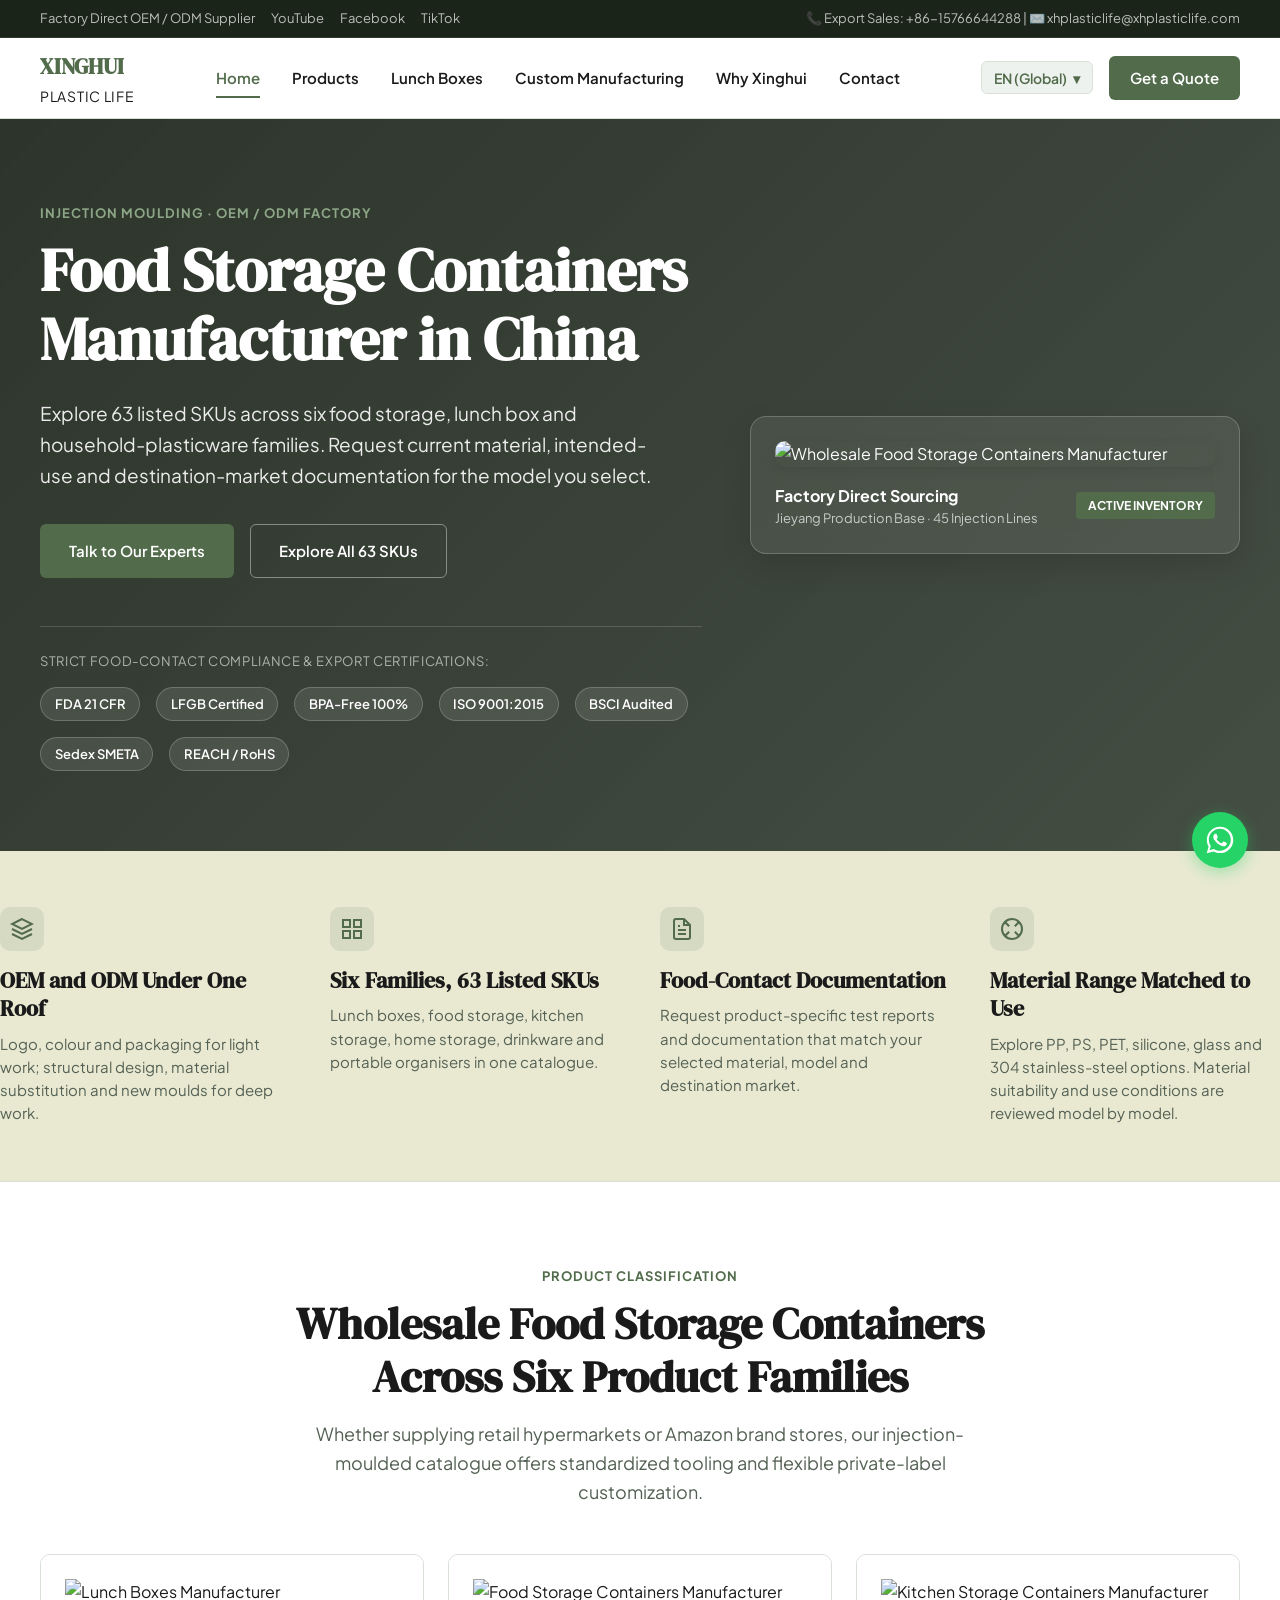
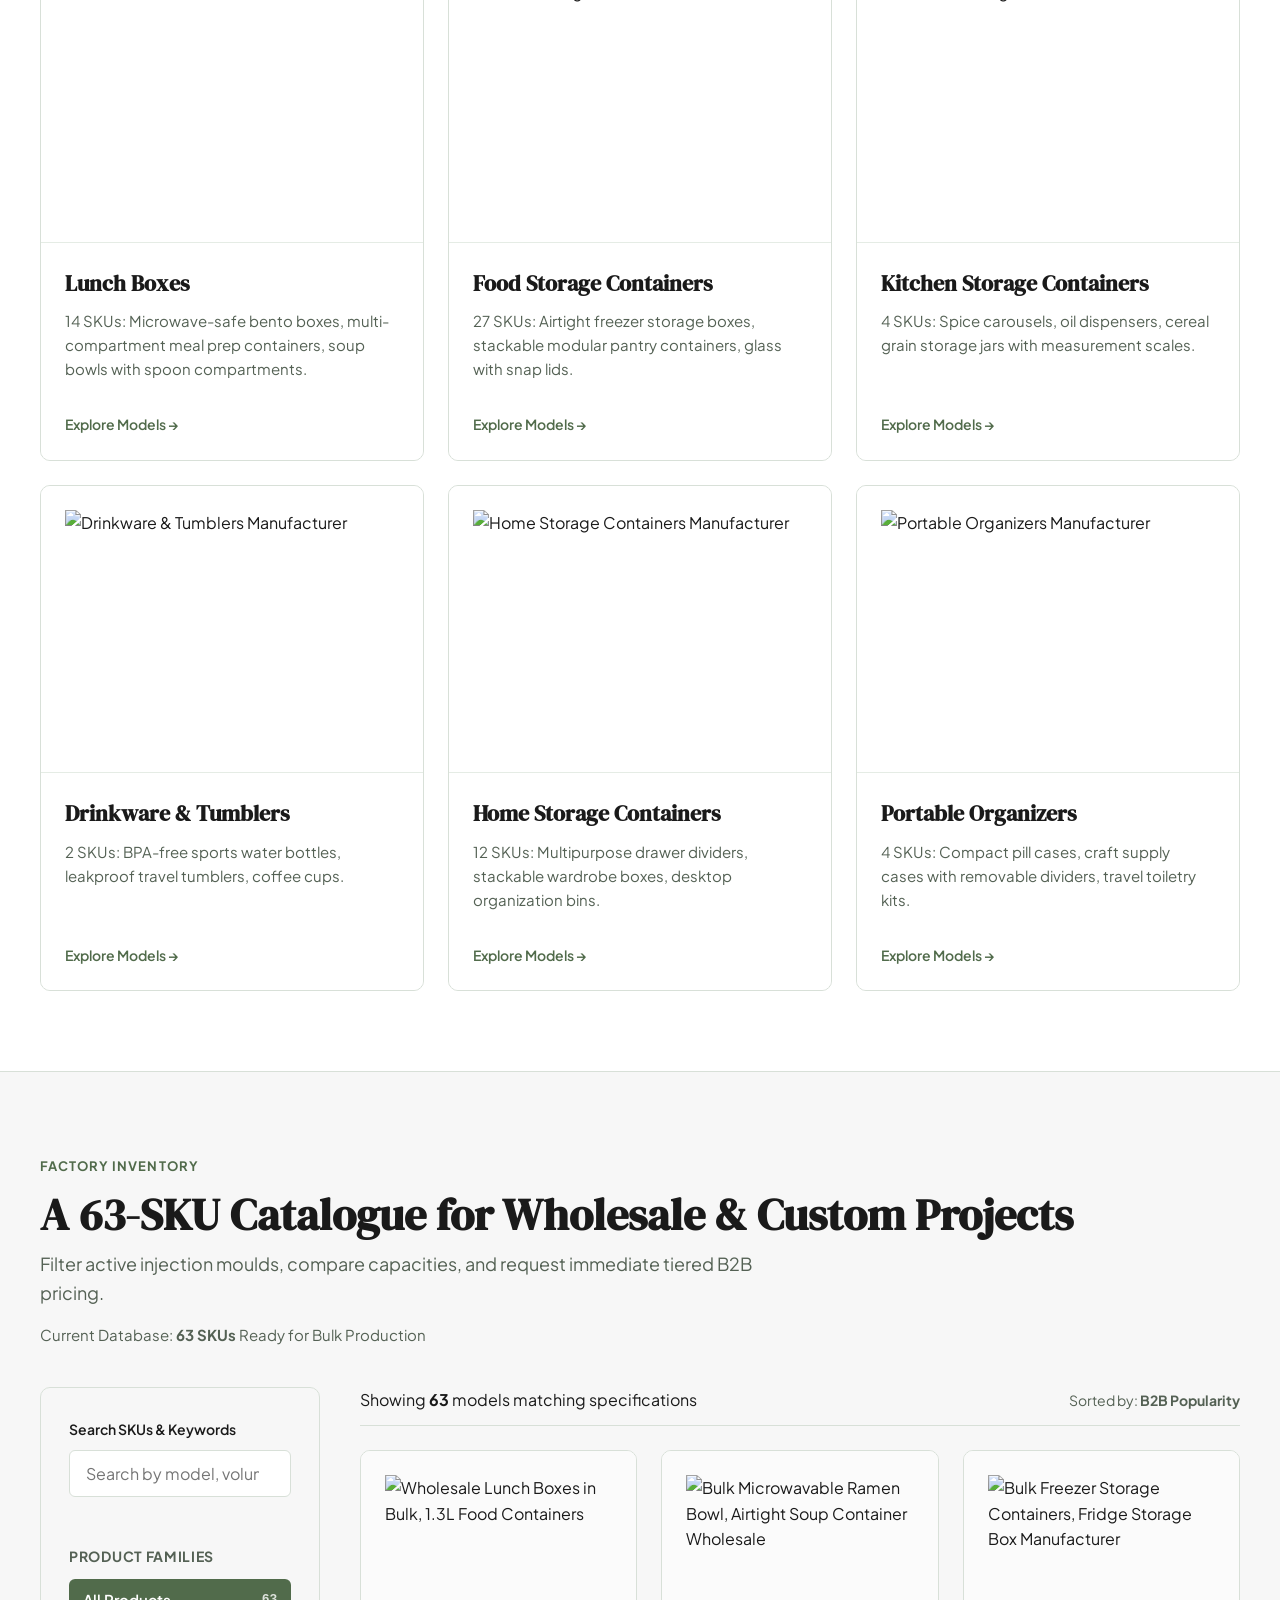
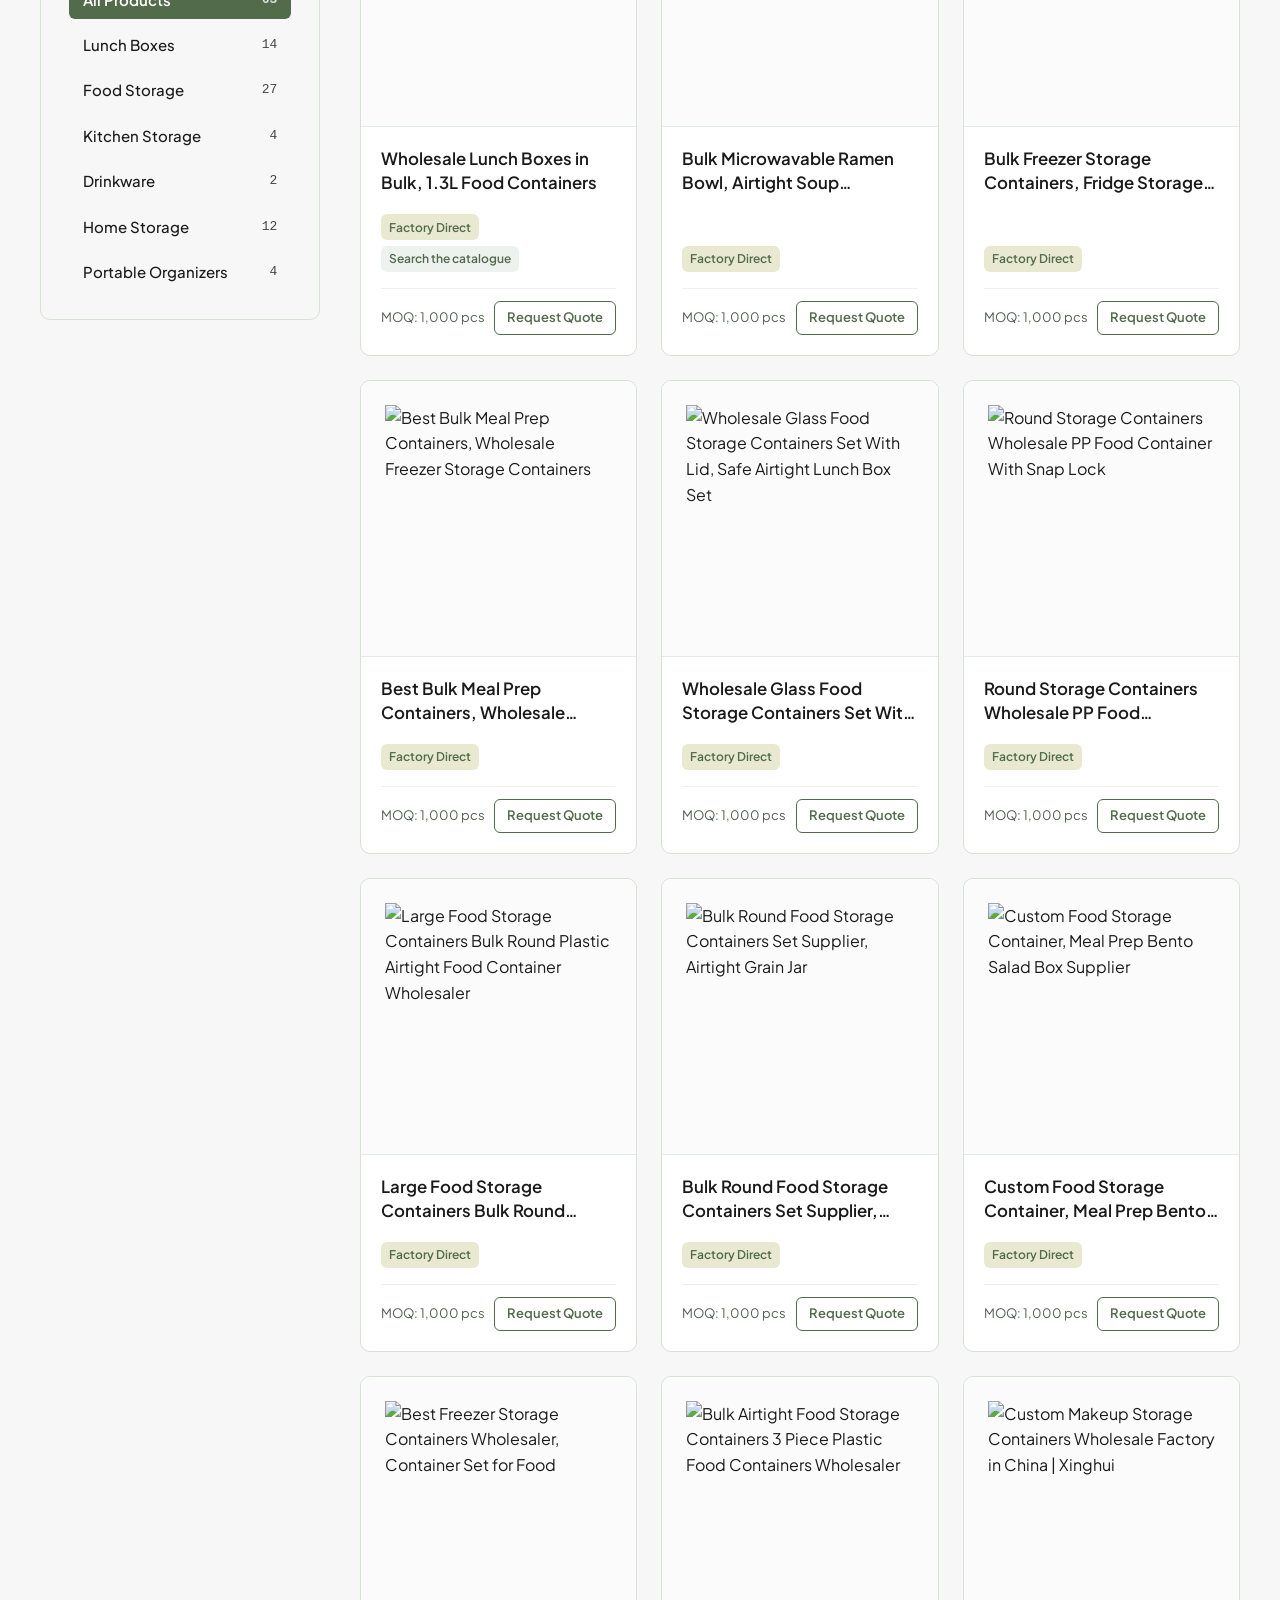
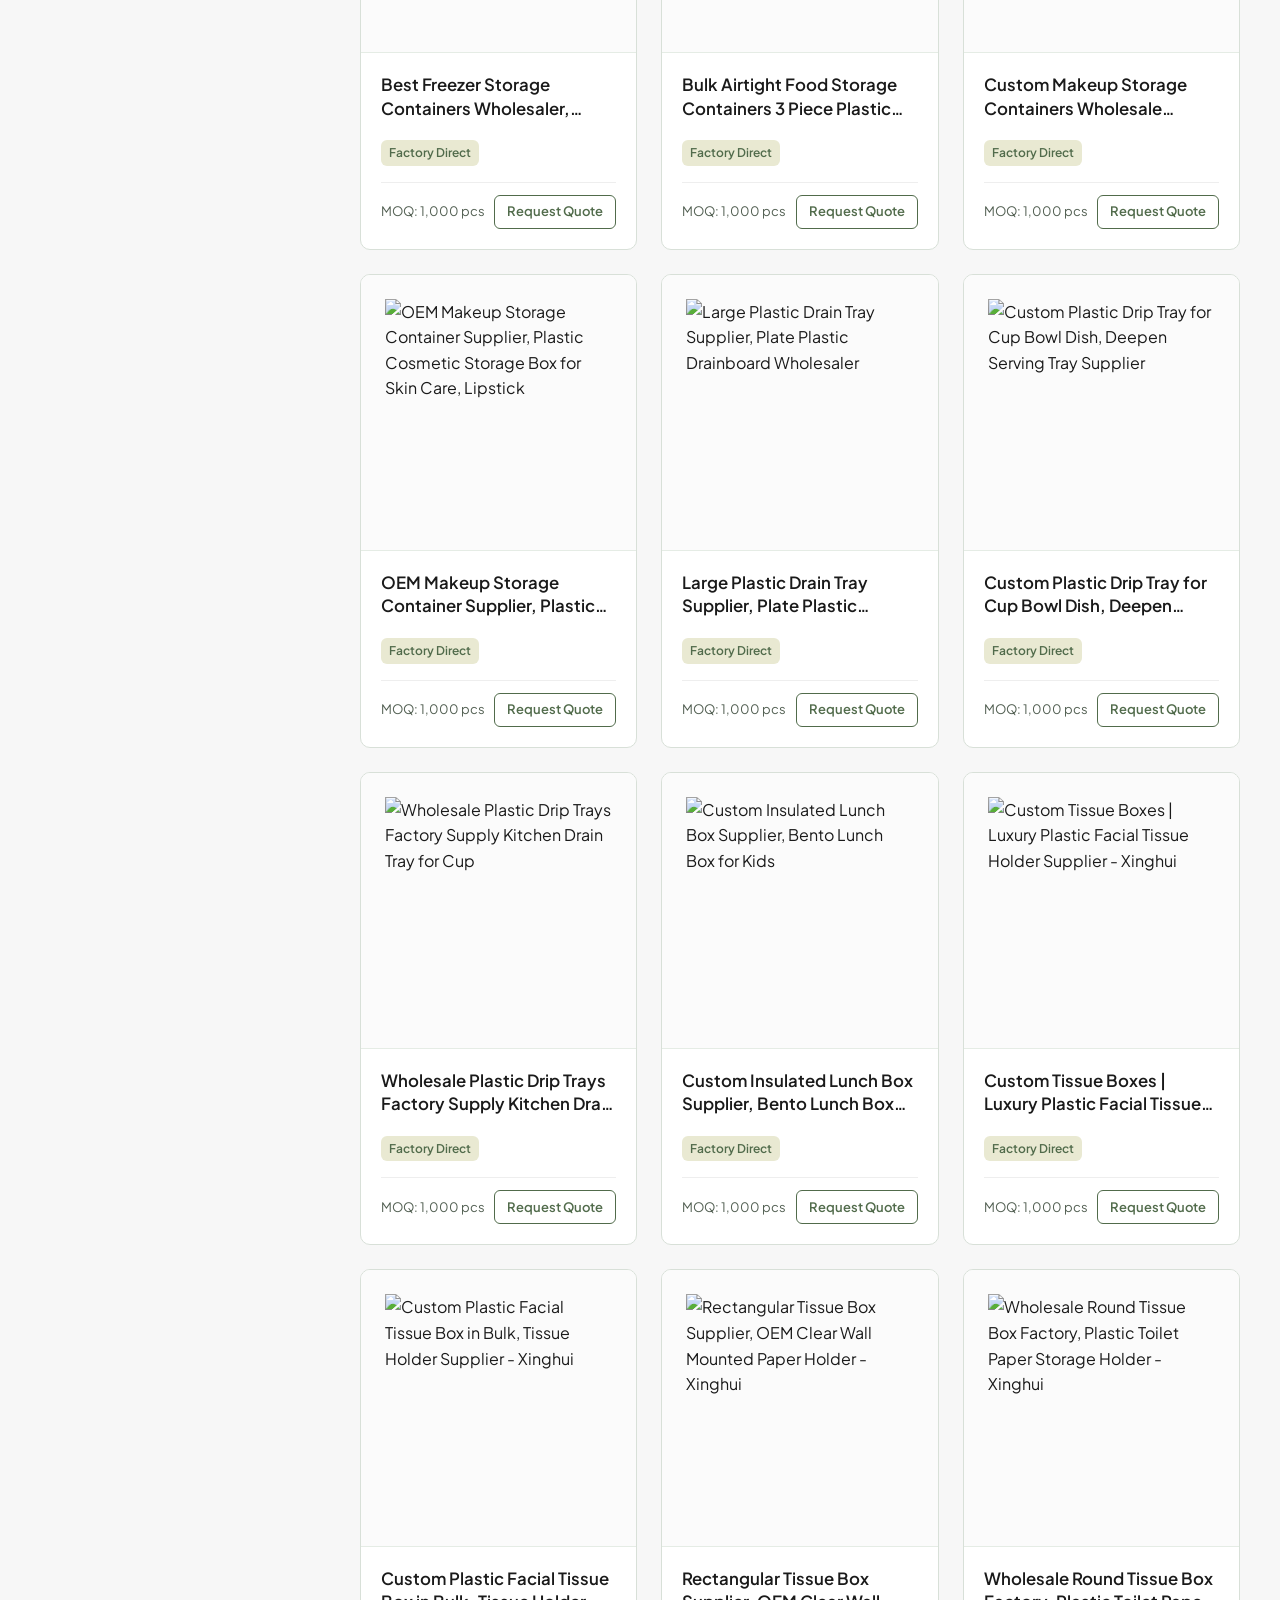
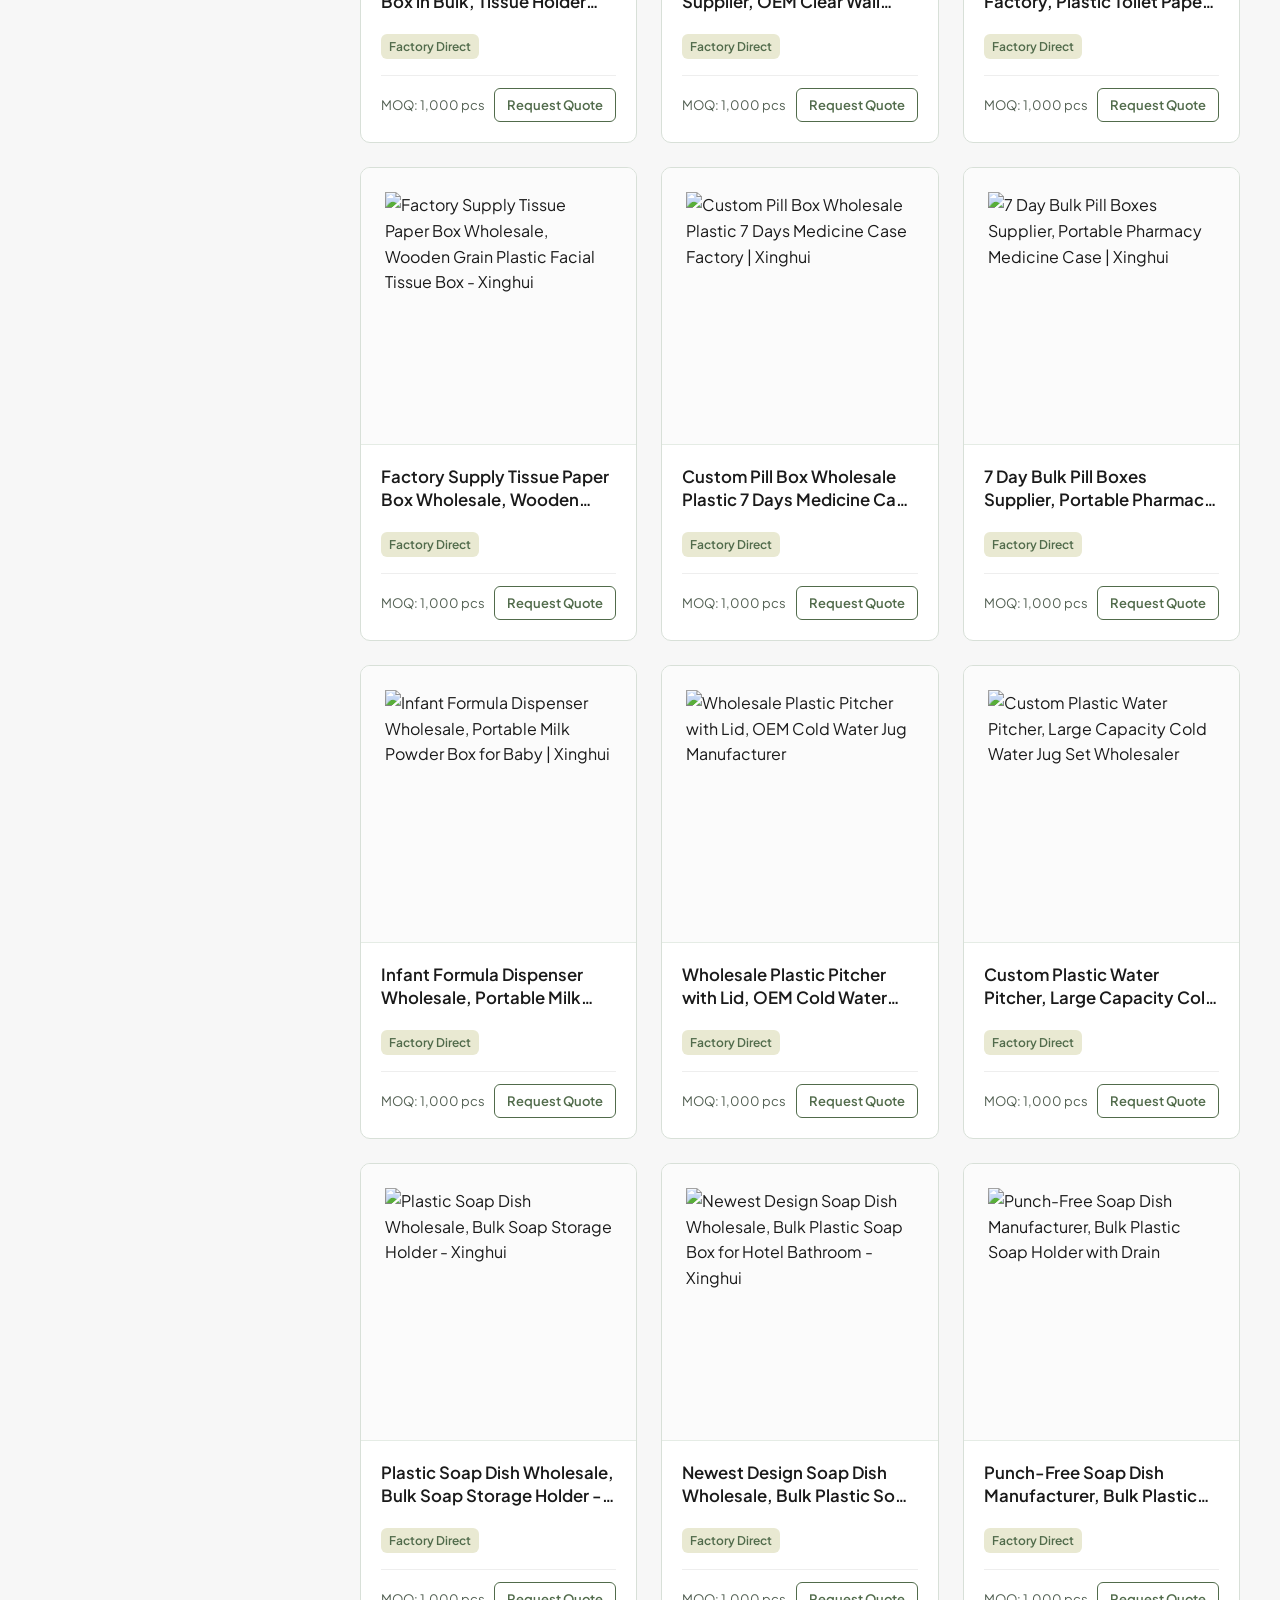
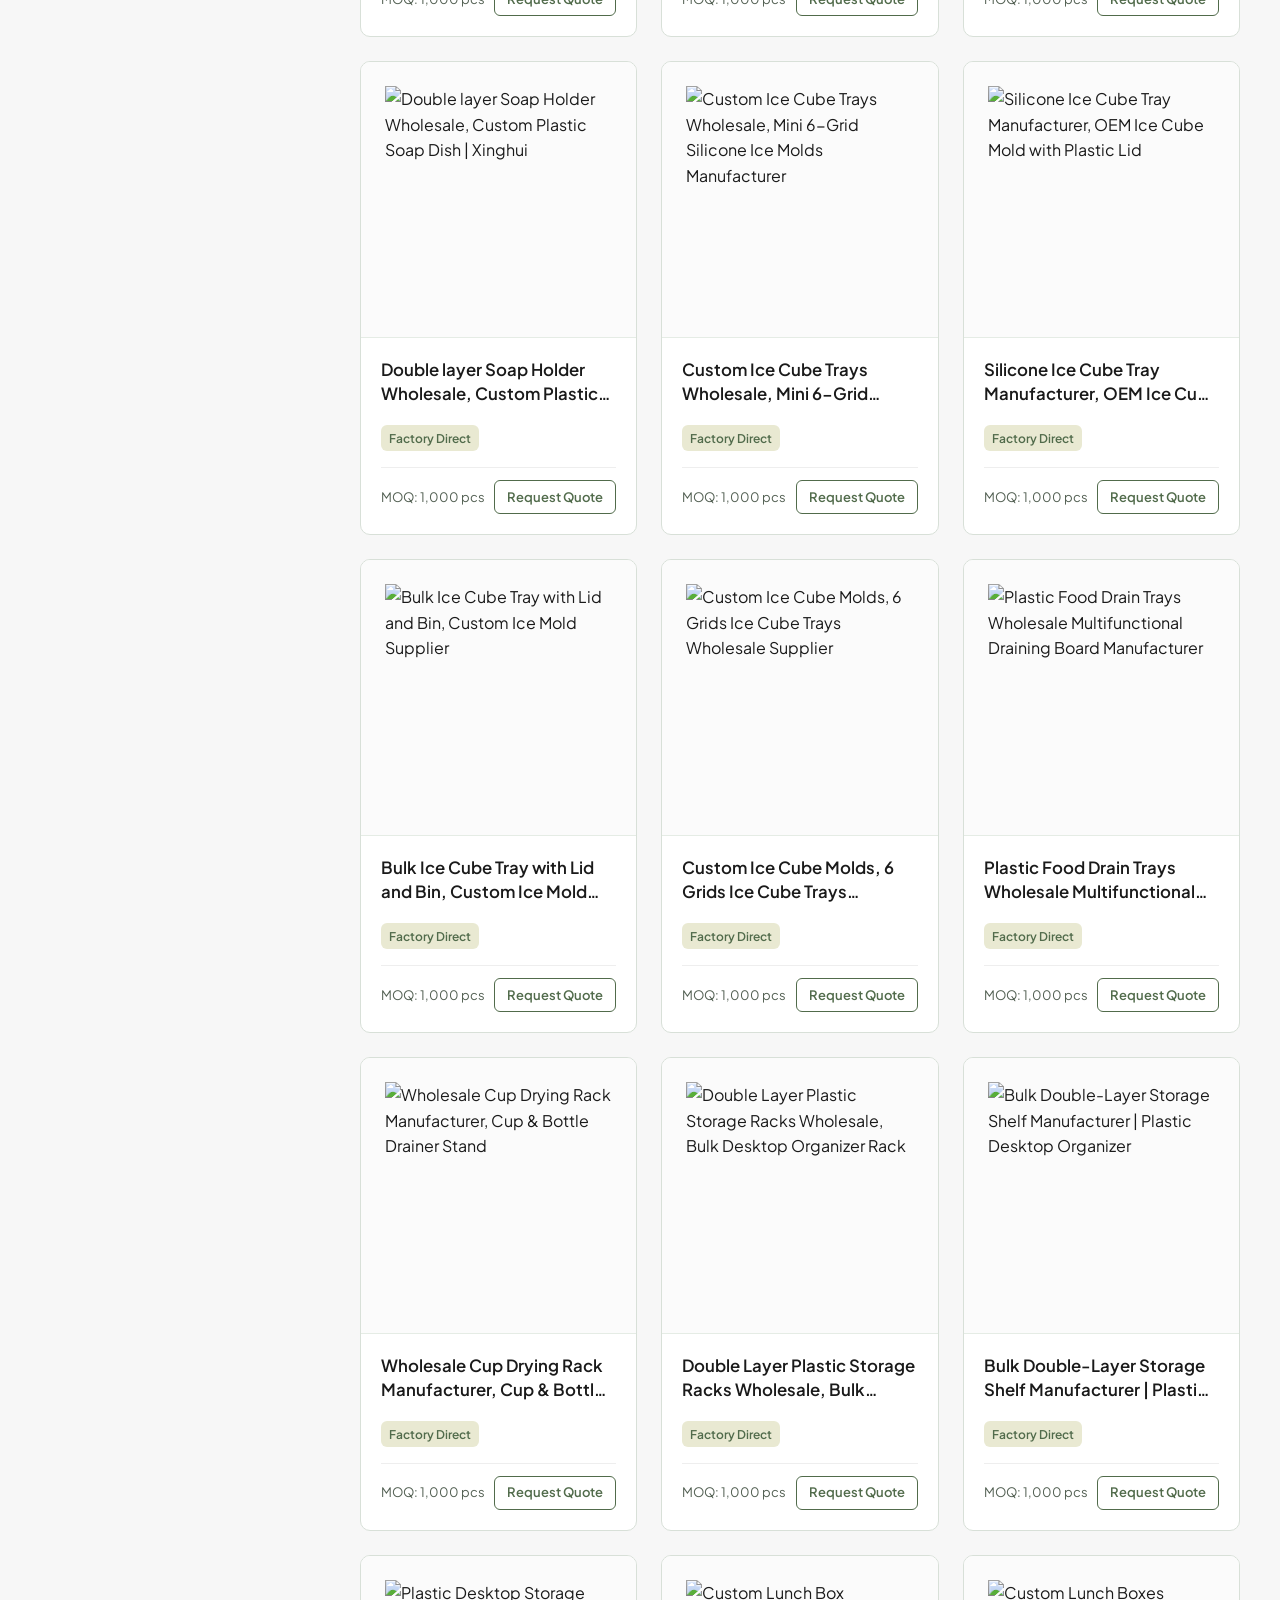
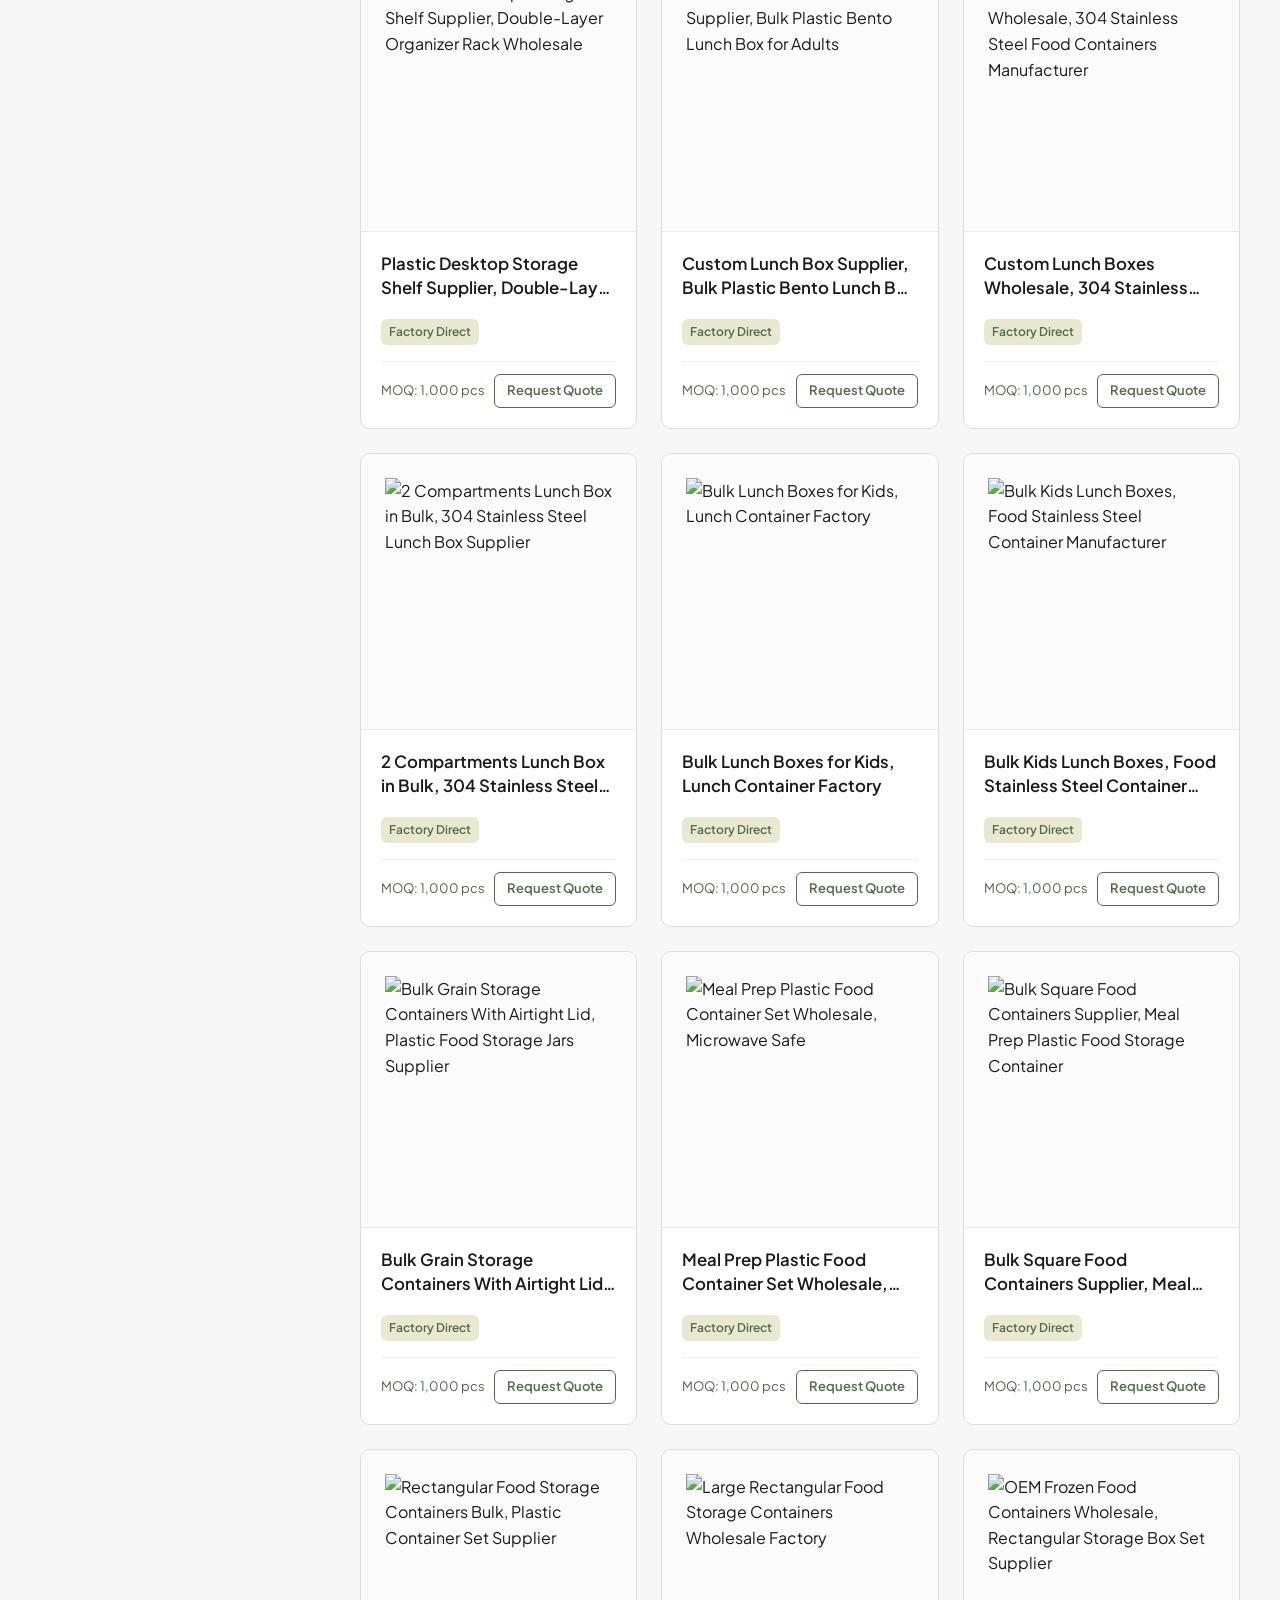
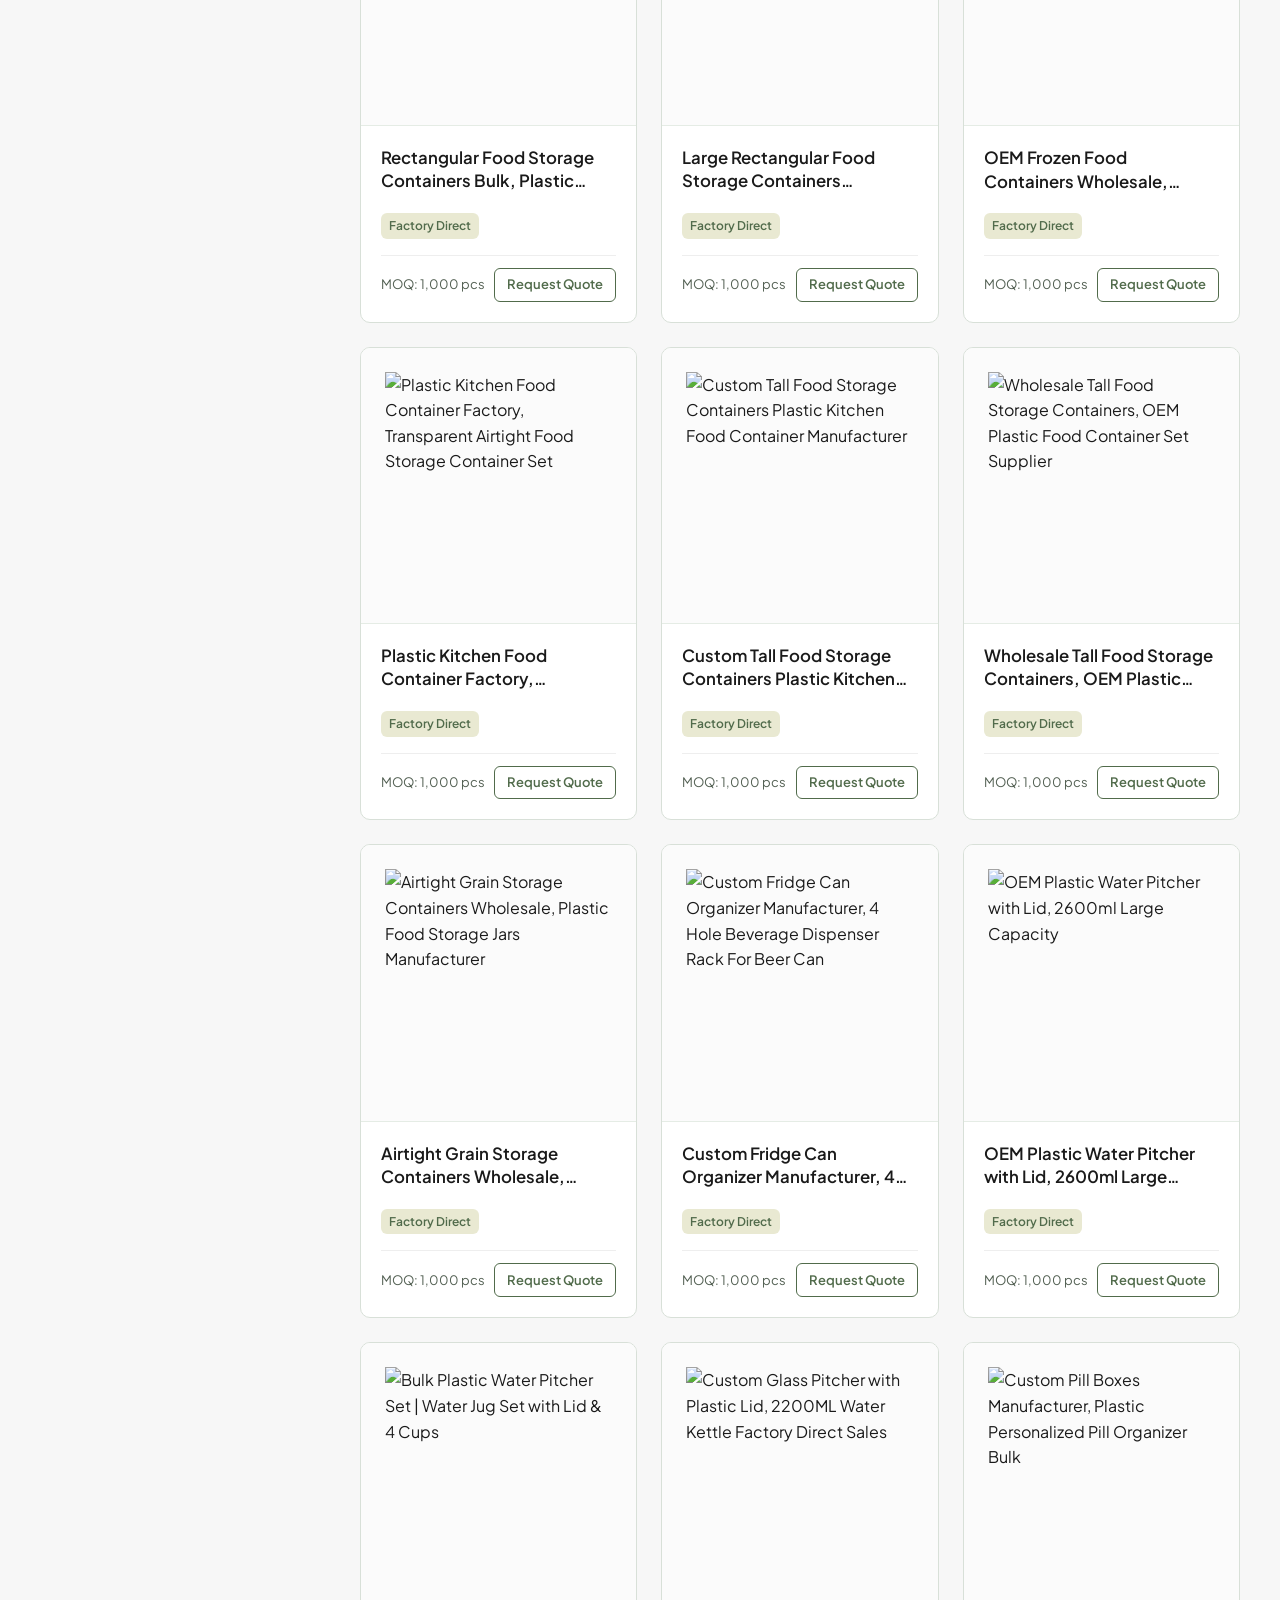
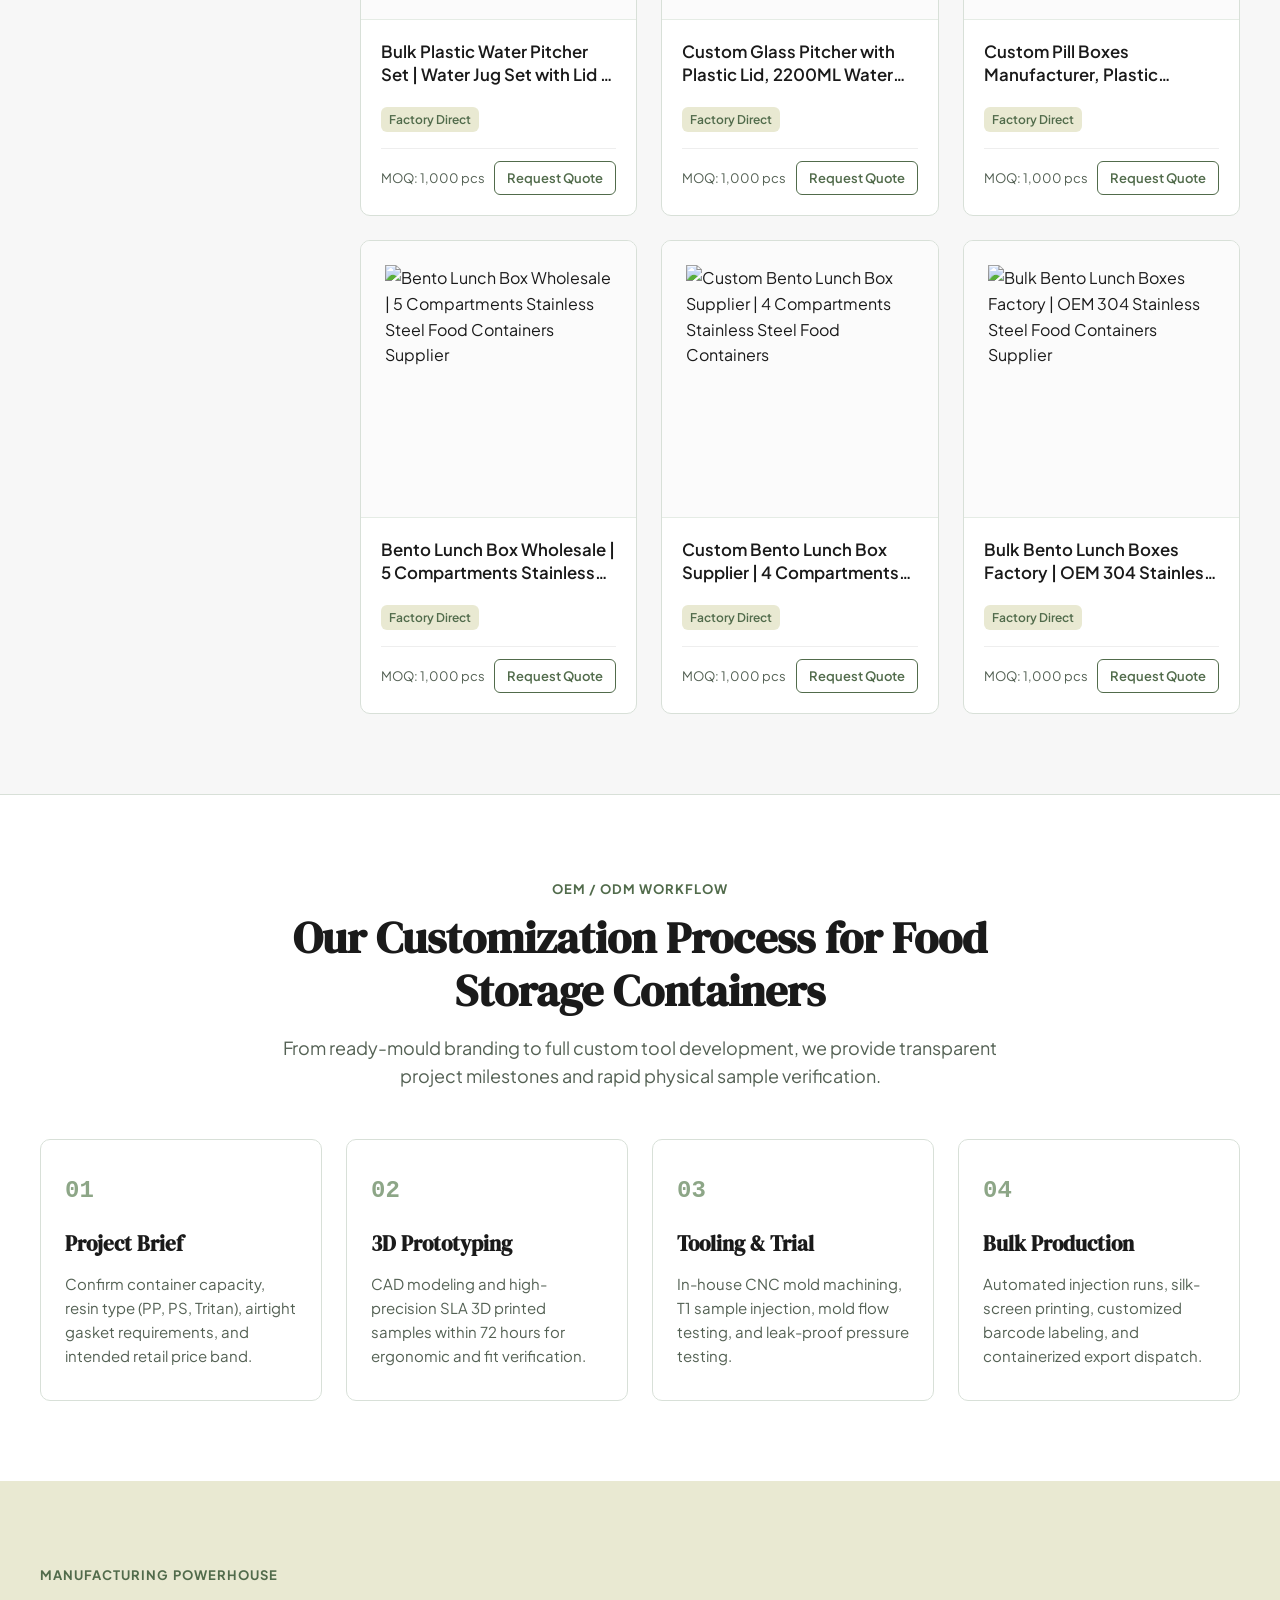
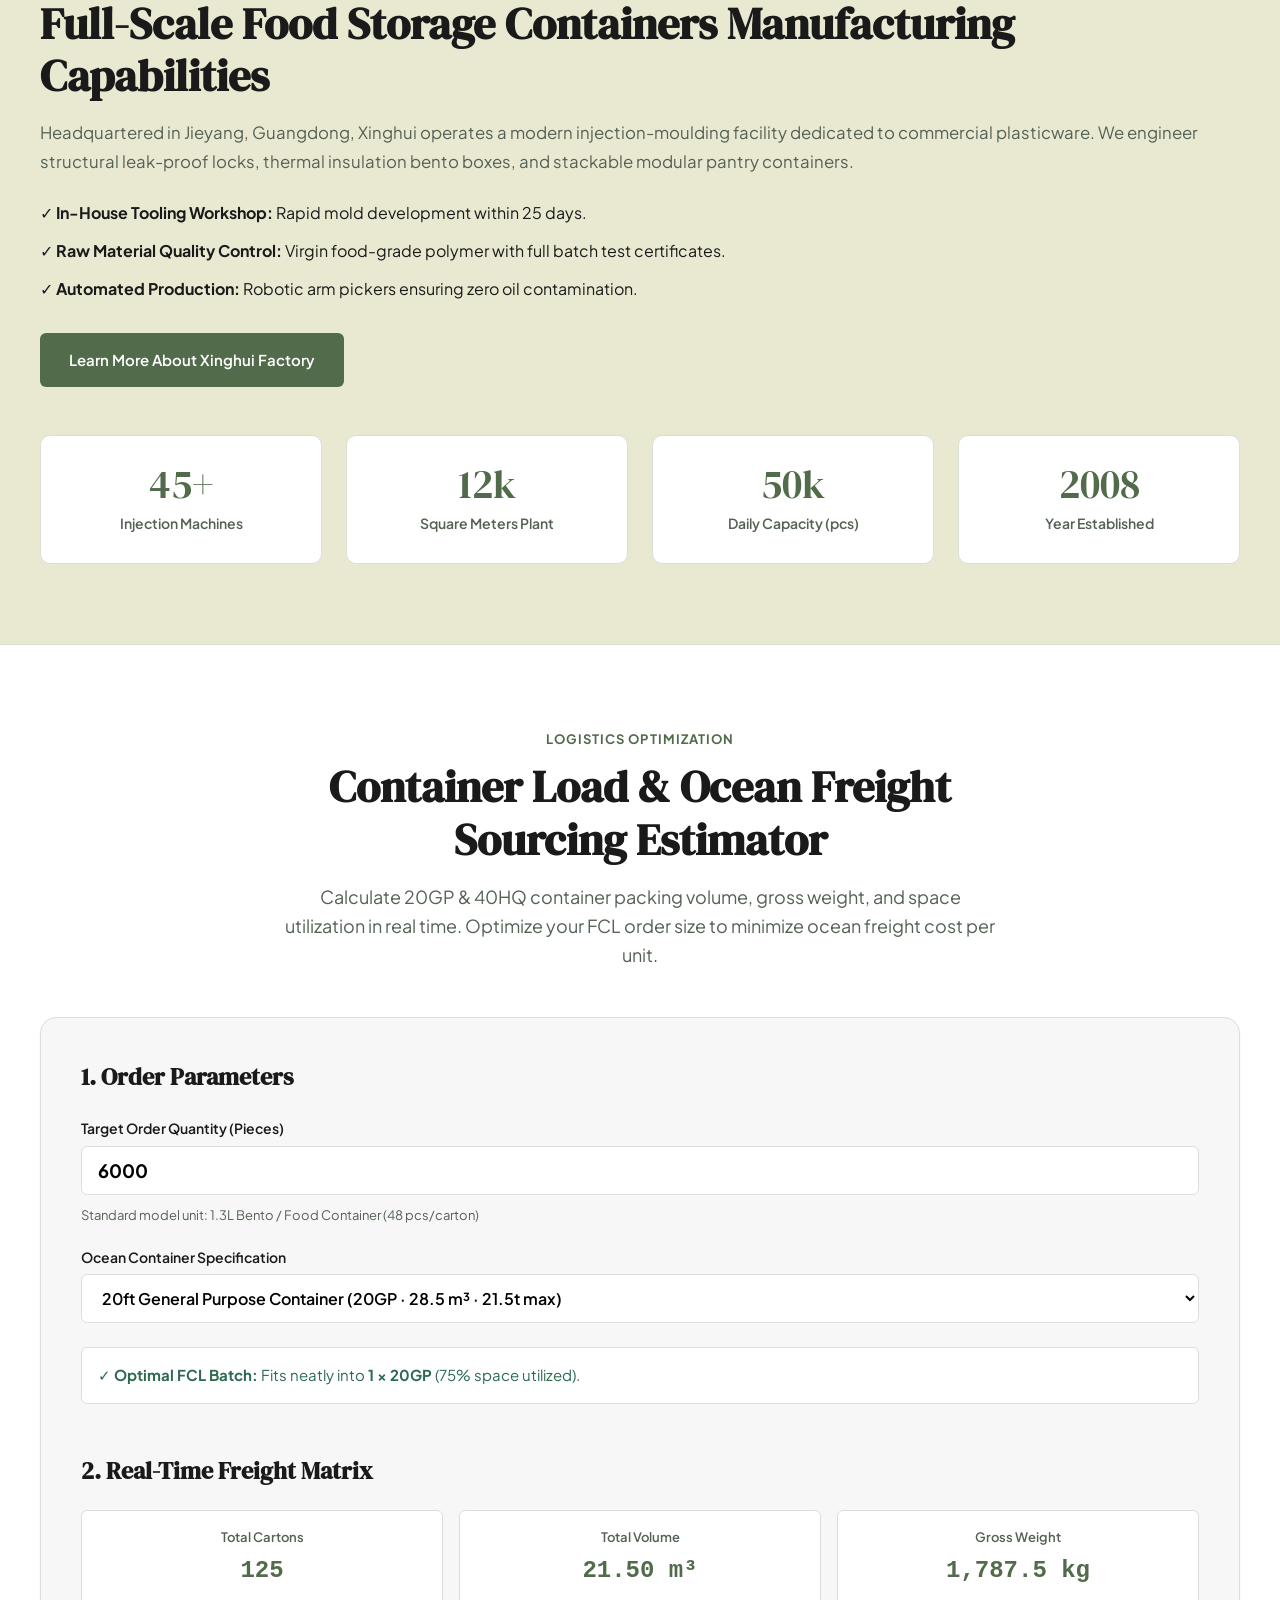
==== commit d8dbcdfe: "feat(v2.2.0): deeply fuse b2b-global-brand-site-master with 21 industries, site protection, and cont" ====
--- a/templates/b2b-factory-starter/index.html
+++ b/templates/b2b-factory-starter/index.html
@@ -24,6 +24,9 @@
   <meta name="twitter:description" content="Xinghui is a food storage containers manufacturer in China, supplying lunch boxes and household plasticware with OEM and ODM support for B2B buyers.">
   <meta name="twitter:image" content="https://xinghui-plastic-life-cdn.assetlayer.site/Wholesale-Food-Storage-Containers-Manufacturer-Xinghui-banner.webp">
 
+    <!-- Default Site Protection (from b2b-global-brand-site-master) -->
+  <meta http-equiv="X-Frame-Options" content="DENY">
+  <meta http-equiv="Content-Security-Policy" content="frame-ancestors 'none';">
   <link rel="stylesheet" href="css/style.css">
 
   <!-- JSON-LD Structured Data Schema Matrix -->
@@ -1620,6 +1623,81 @@
     </div>
   </section>
 
+
+  <!-- Section 5.5: B2B Sourcing & Container Load Estimator (from b2b-global-brand-site-master) -->
+  <section id="containerEstimatorSection" class="surface-white section-padding" style="border-top:1px solid var(--color-border); border-bottom:1px solid var(--color-border);">
+    <div class="page-container">
+      <div style="text-align: center; max-width: 780px; margin: 0 auto 3rem;">
+        <span class="eyebrow">Logistics Optimization</span>
+        <h2 class="section-title">Container Load & Ocean Freight Sourcing Estimator</h2>
+        <p class="section-lead" style="margin: 0 auto;">
+          Calculate 20GP & 40HQ container packing volume, gross weight, and space utilization in real time. Optimize your FCL order size to minimize ocean freight cost per unit.
+        </p>
+      </div>
+
+      <div class="rfq-box" style="background: var(--color-light); margin-top: 0;">
+        <div style="display: grid; grid-template-columns: 1fr; gap: 3rem;" class="lg:grid-cols-2">
+          <div>
+            <h3 style="font-family: var(--font-display); font-size: 1.5rem; margin-bottom: 1.25rem;">1. Order Parameters</h3>
+            <div class="form-group" style="margin-bottom: 1.25rem;">
+              <label class="form-label" for="calcQuantity">Target Order Quantity (Pieces)</label>
+              <input type="number" id="calcQuantity" class="form-control" value="6000" min="500" step="100" style="font-size: 1.15rem; font-weight: 700;">
+              <span style="font-size: 0.8125rem; color: var(--color-fg-muted); margin-top: 0.25rem;">Standard model unit: 1.3L Bento / Food Container (48 pcs/carton)</span>
+            </div>
+
+            <div class="form-group" style="margin-bottom: 1.5rem;">
+              <label class="form-label" for="calcContainerType">Ocean Container Specification</label>
+              <select id="calcContainerType" class="form-control" style="font-weight: 600;">
+                <option value="20GP" selected>20ft General Purpose Container (20GP · 28.5 m³ · 21.5t max)</option>
+                <option value="40HQ">40ft High Cube Container (40HQ · 68.0 m³ · 26.0t max)</option>
+              </select>
+            </div>
+
+            <div id="calcSuggestion" style="background: var(--color-white); border: 1px solid var(--color-border); border-radius: var(--radius-sm); padding: 1rem; font-size: 0.9375rem; line-height: 1.5;">
+              Calculating freight efficiency...
+            </div>
+          </div>
+
+          <div>
+            <h3 style="font-family: var(--font-display); font-size: 1.5rem; margin-bottom: 1.25rem;">2. Real-Time Freight Matrix</h3>
+            <div style="display: grid; grid-template-columns: repeat(3, 1fr); gap: 1rem; margin-bottom: 1.5rem;">
+              <div style="background: var(--color-white); border: 1px solid var(--color-border); border-radius: var(--radius-sm); padding: 1rem; text-align: center;">
+                <div style="font-size: 0.8125rem; color: var(--color-fg-muted); font-weight: 600;">Total Cartons</div>
+                <div id="calcTotalCartons" style="font-family: var(--font-mono); font-size: 1.5rem; font-weight: 700; color: var(--color-accent-strong); margin-top: 0.25rem;">125</div>
+              </div>
+              <div style="background: var(--color-white); border: 1px solid var(--color-border); border-radius: var(--radius-sm); padding: 1rem; text-align: center;">
+                <div style="font-size: 0.8125rem; color: var(--color-fg-muted); font-weight: 600;">Total Volume</div>
+                <div id="calcTotalCbm" style="font-family: var(--font-mono); font-size: 1.5rem; font-weight: 700; color: var(--color-accent-strong); margin-top: 0.25rem;">21.5 m³</div>
+              </div>
+              <div style="background: var(--color-white); border: 1px solid var(--color-border); border-radius: var(--radius-sm); padding: 1rem; text-align: center;">
+                <div style="font-size: 0.8125rem; color: var(--color-fg-muted); font-weight: 600;">Gross Weight</div>
+                <div id="calcTotalWeight" style="font-family: var(--font-mono); font-size: 1.5rem; font-weight: 700; color: var(--color-accent-strong); margin-top: 0.25rem;">1,788 kg</div>
+              </div>
+            </div>
+
+            <div>
+              <div style="display: flex; justify-content: space-between; margin-bottom: 0.5rem; font-size: 0.875rem; font-weight: 600;">
+                <span>Container Volume Utilization</span>
+                <span id="calcFillPercent" style="color: var(--color-accent-strong);">75%</span>
+              </div>
+              <div style="width: 100%; height: 16px; background: #e0e0e0; border-radius: 9999px; overflow: hidden;">
+                <div id="calcFillBar" style="height: 100%; width: 75%; background: linear-gradient(90deg, #8da687, #516b4b); border-radius: 9999px; transition: width 0.3s ease;"></div>
+              </div>
+              <div style="display: flex; justify-content: space-between; margin-top: 0.35rem; font-size: 0.75rem; color: var(--color-fg-muted);">
+                <span>0% (Empty)</span>
+                <span>85%~100% (Optimal FCL)</span>
+              </div>
+            </div>
+
+            <div style="margin-top: 1.75rem;">
+              <a href="contact.html" class="btn btn-primary" style="width: 100%;">Request CIF / FOB Container Shipping Quote →</a>
+            </div>
+          </div>
+        </div>
+      </div>
+    </div>
+  </section>
+
   <!-- Section 6: Trusted Global Brands & Partners -->
   <section class="surface-white section-padding" style="border-bottom:1px solid var(--color-border);">
     <div class="page-container">
@@ -1709,6 +1787,8 @@
           </div>
 
           <form class="rfq-form rfq-form-submit">
+            <!-- Honeypot Bot Trap (from b2b-global-brand-site-master) -->
+            <input type="text" name="_hp_check" style="display:none !important; position:absolute; left:-9999px;" tabindex="-1" autocomplete="off">
             <div class="form-group">
               <label class="form-label" for="rfq-name">Your Full Name *</label>
               <input type="text" id="rfq-name" name="name" class="form-control" placeholder="e.g. John Smith" required>
@@ -1816,6 +1896,7 @@
       </svg>
     </a>
     <script src="js/main.js"></script>
+    <script type="module" src="js/sourcing_estimator.js"></script>
     
 
 </body>
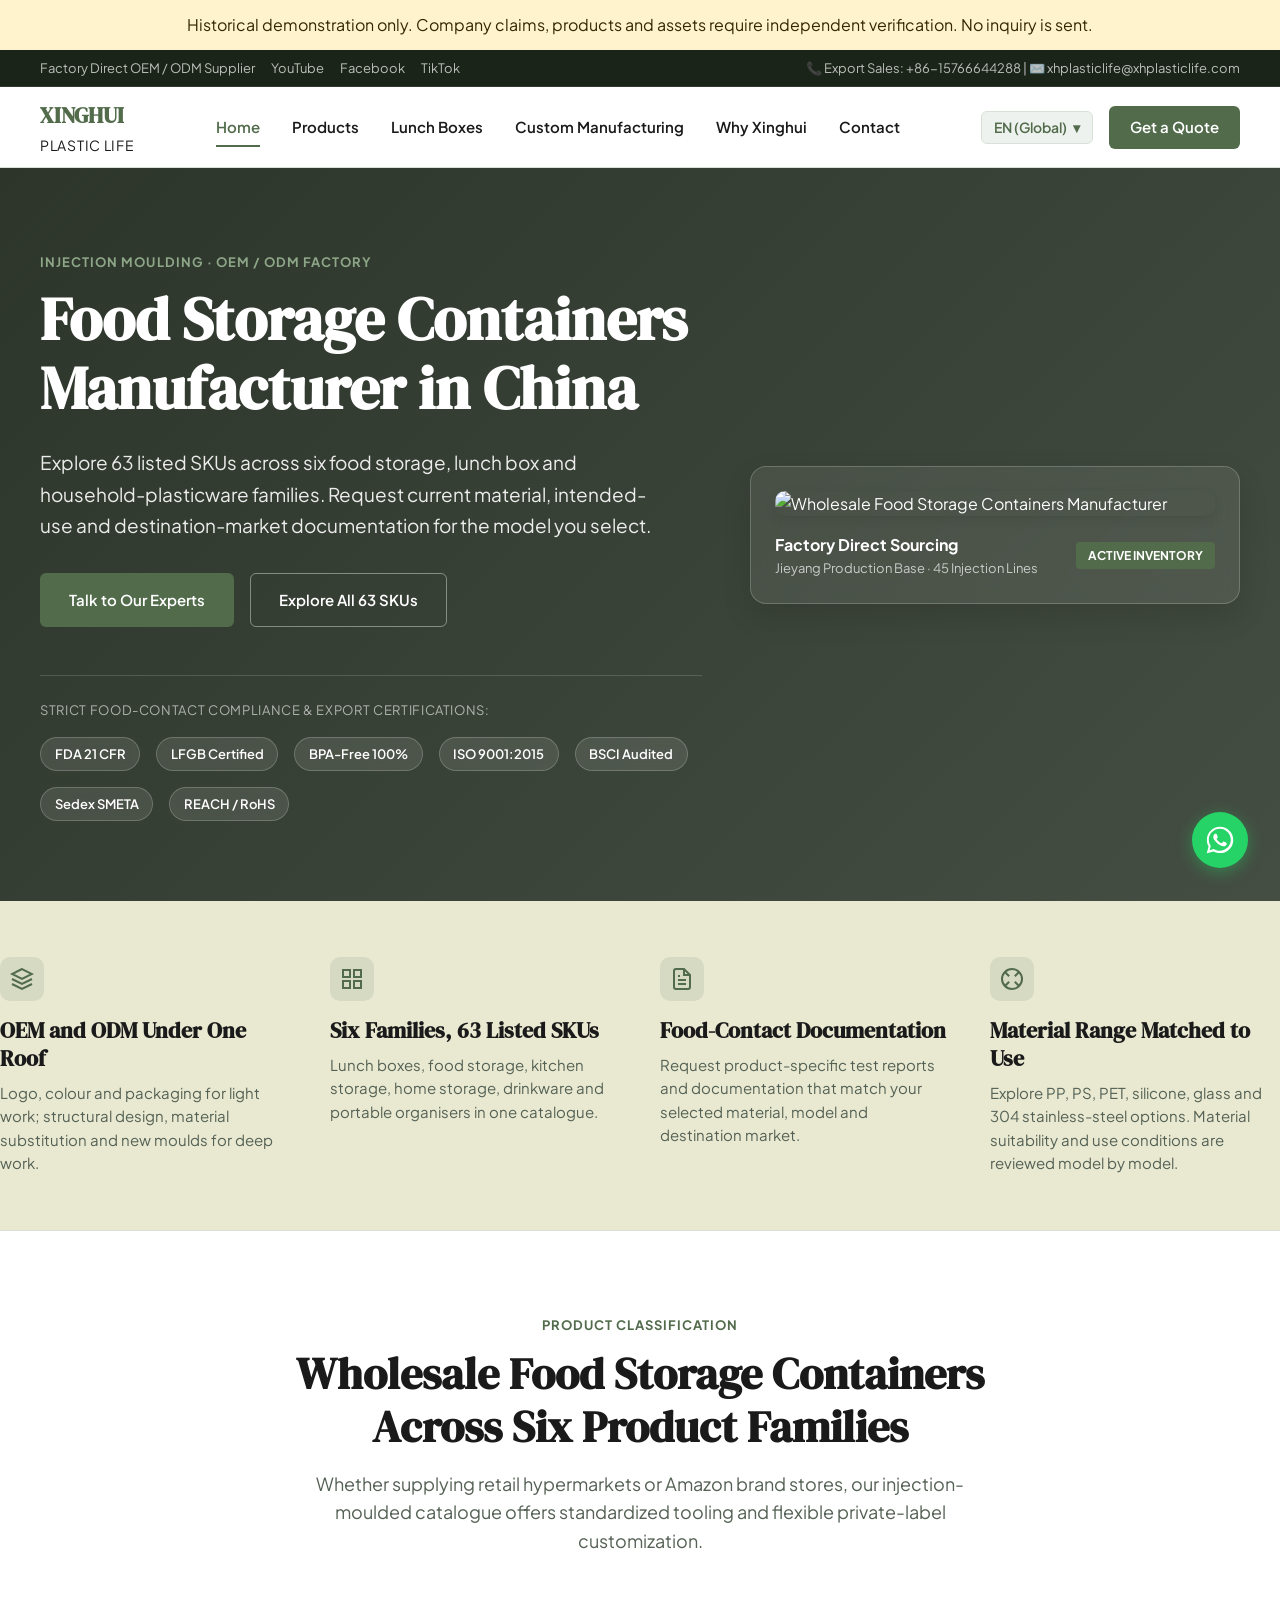
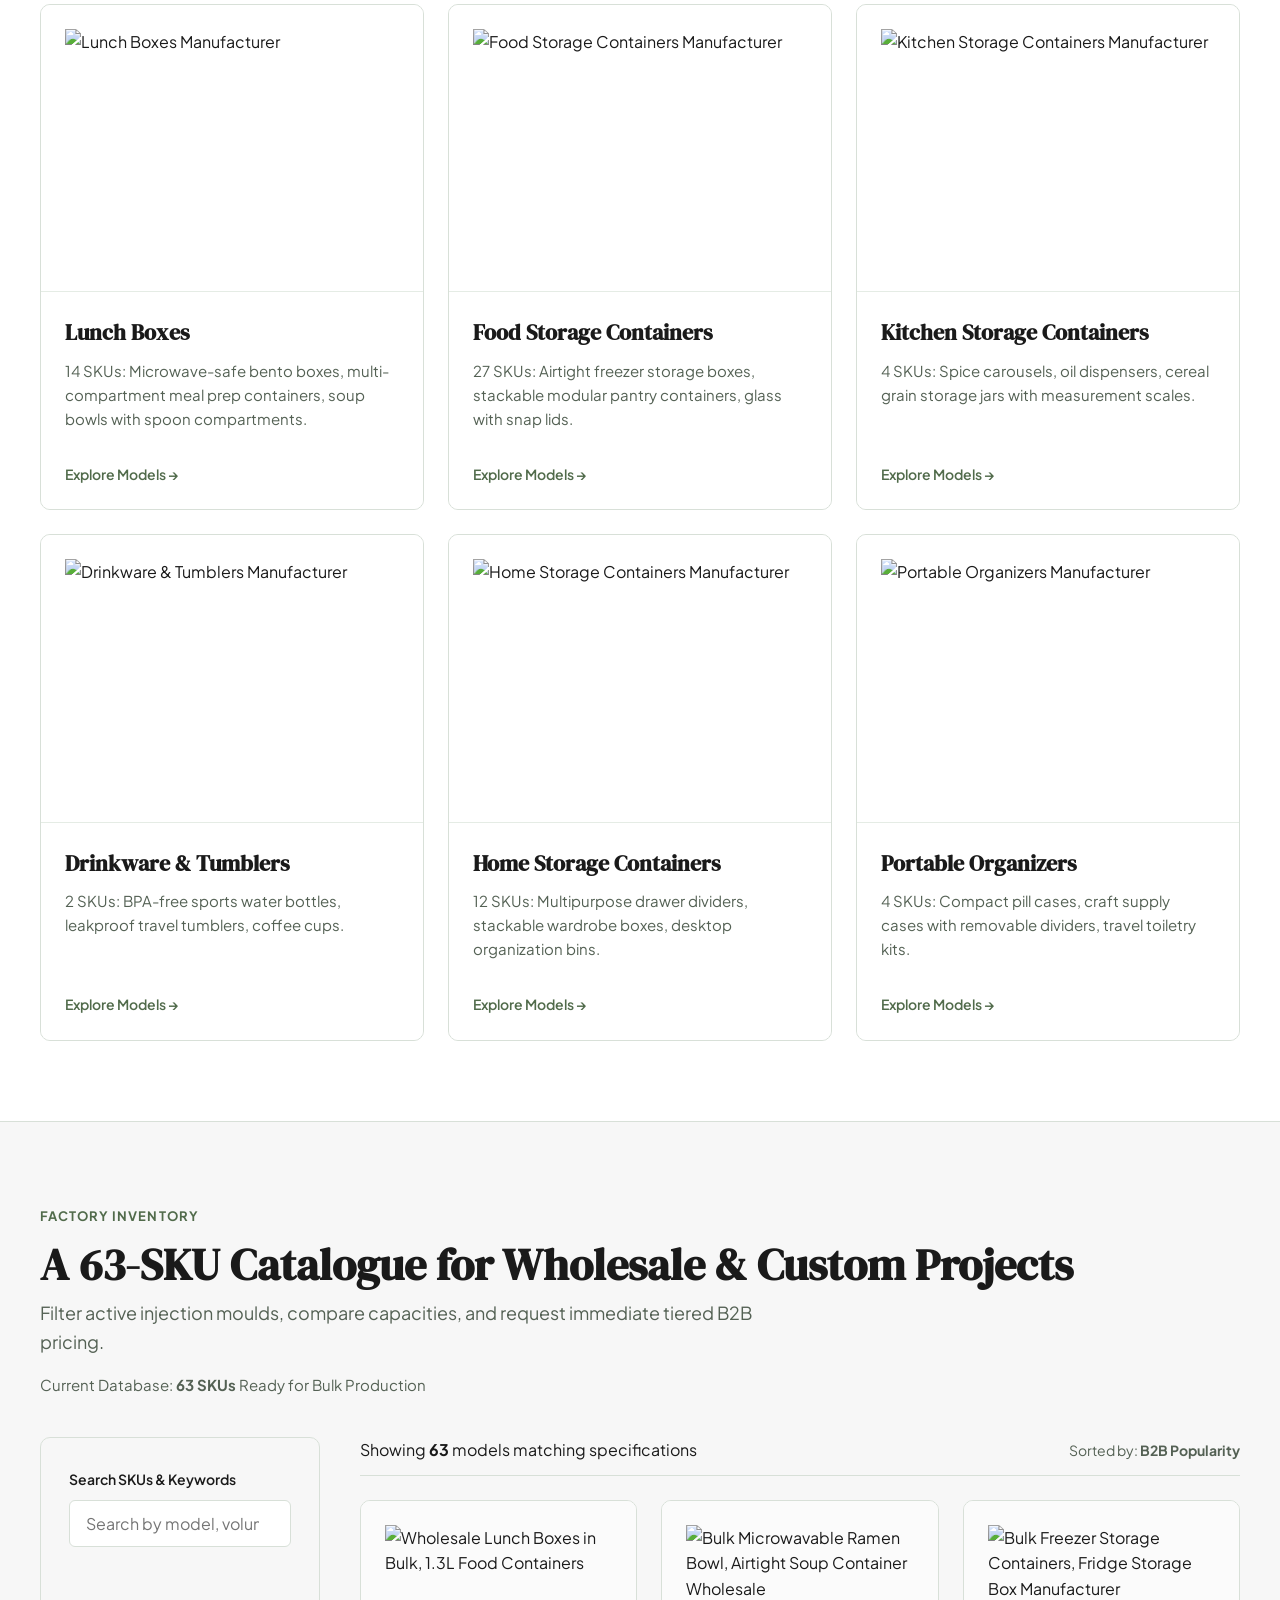
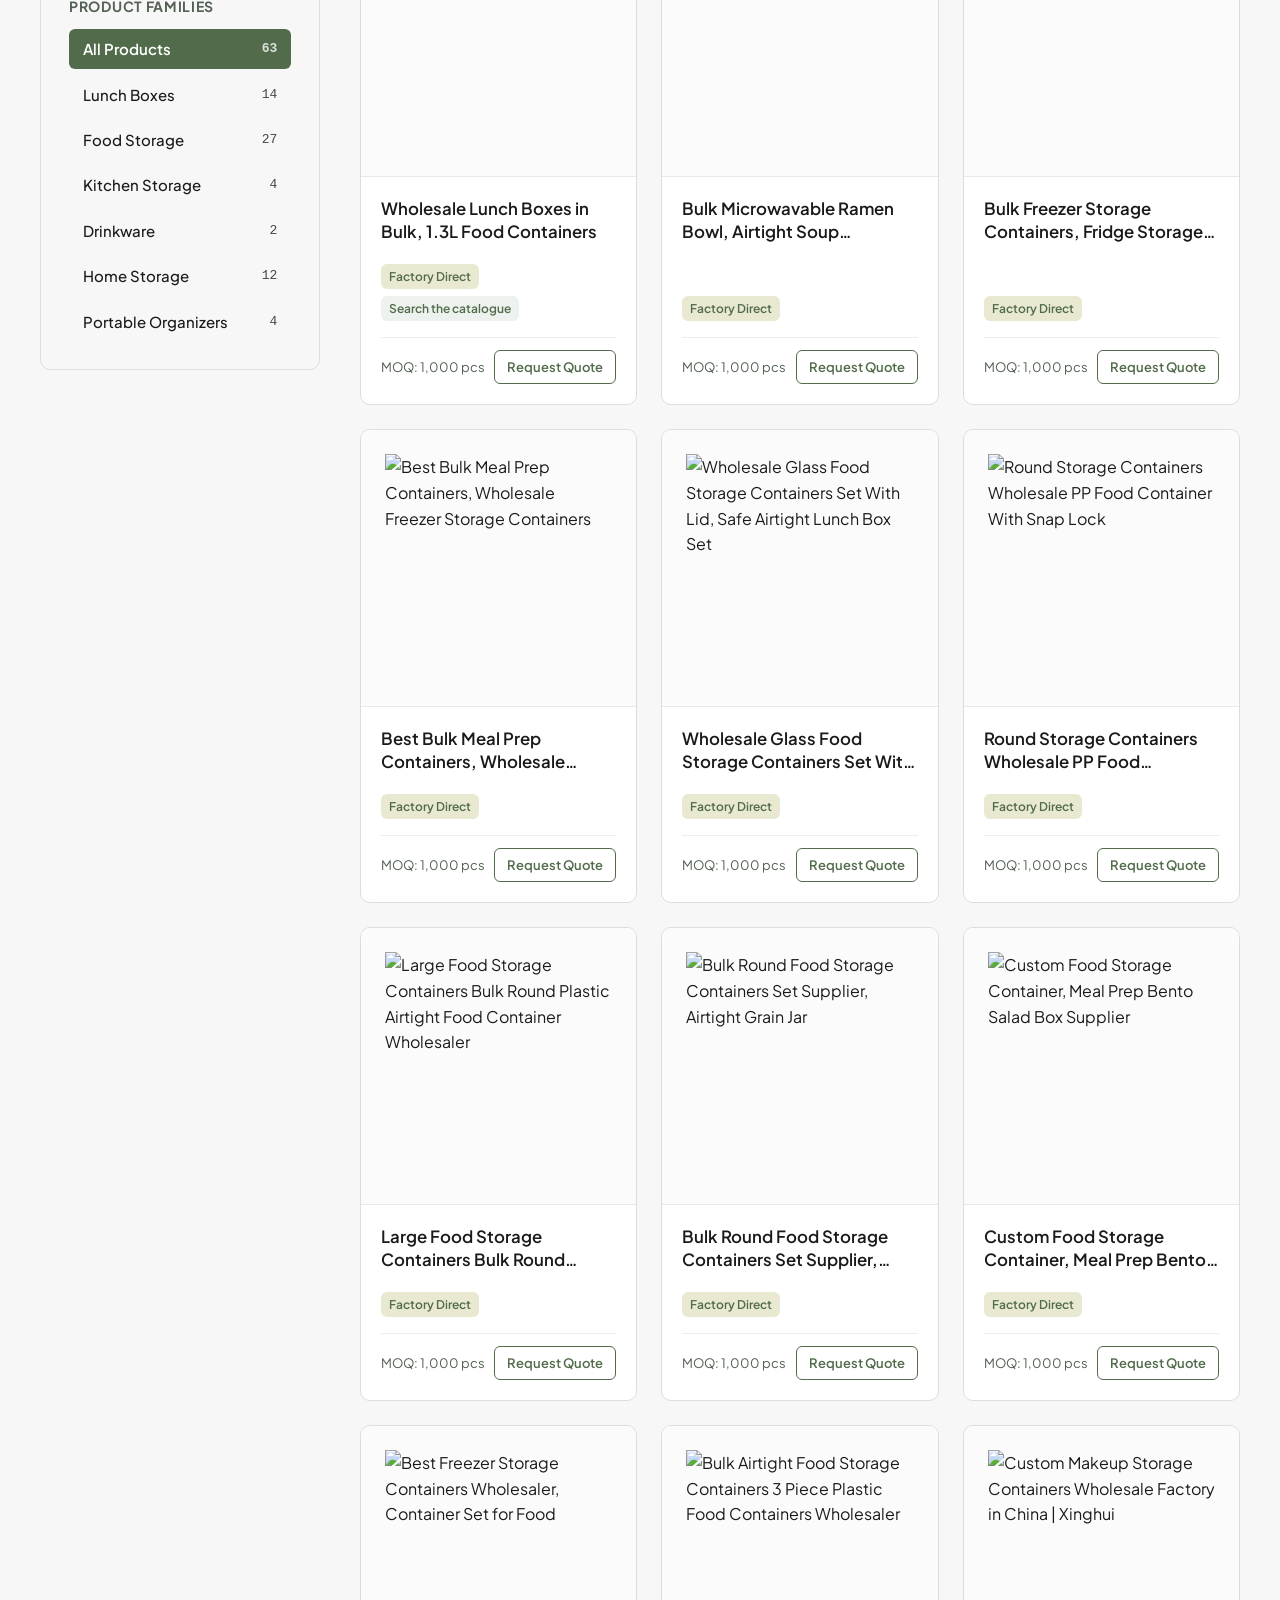
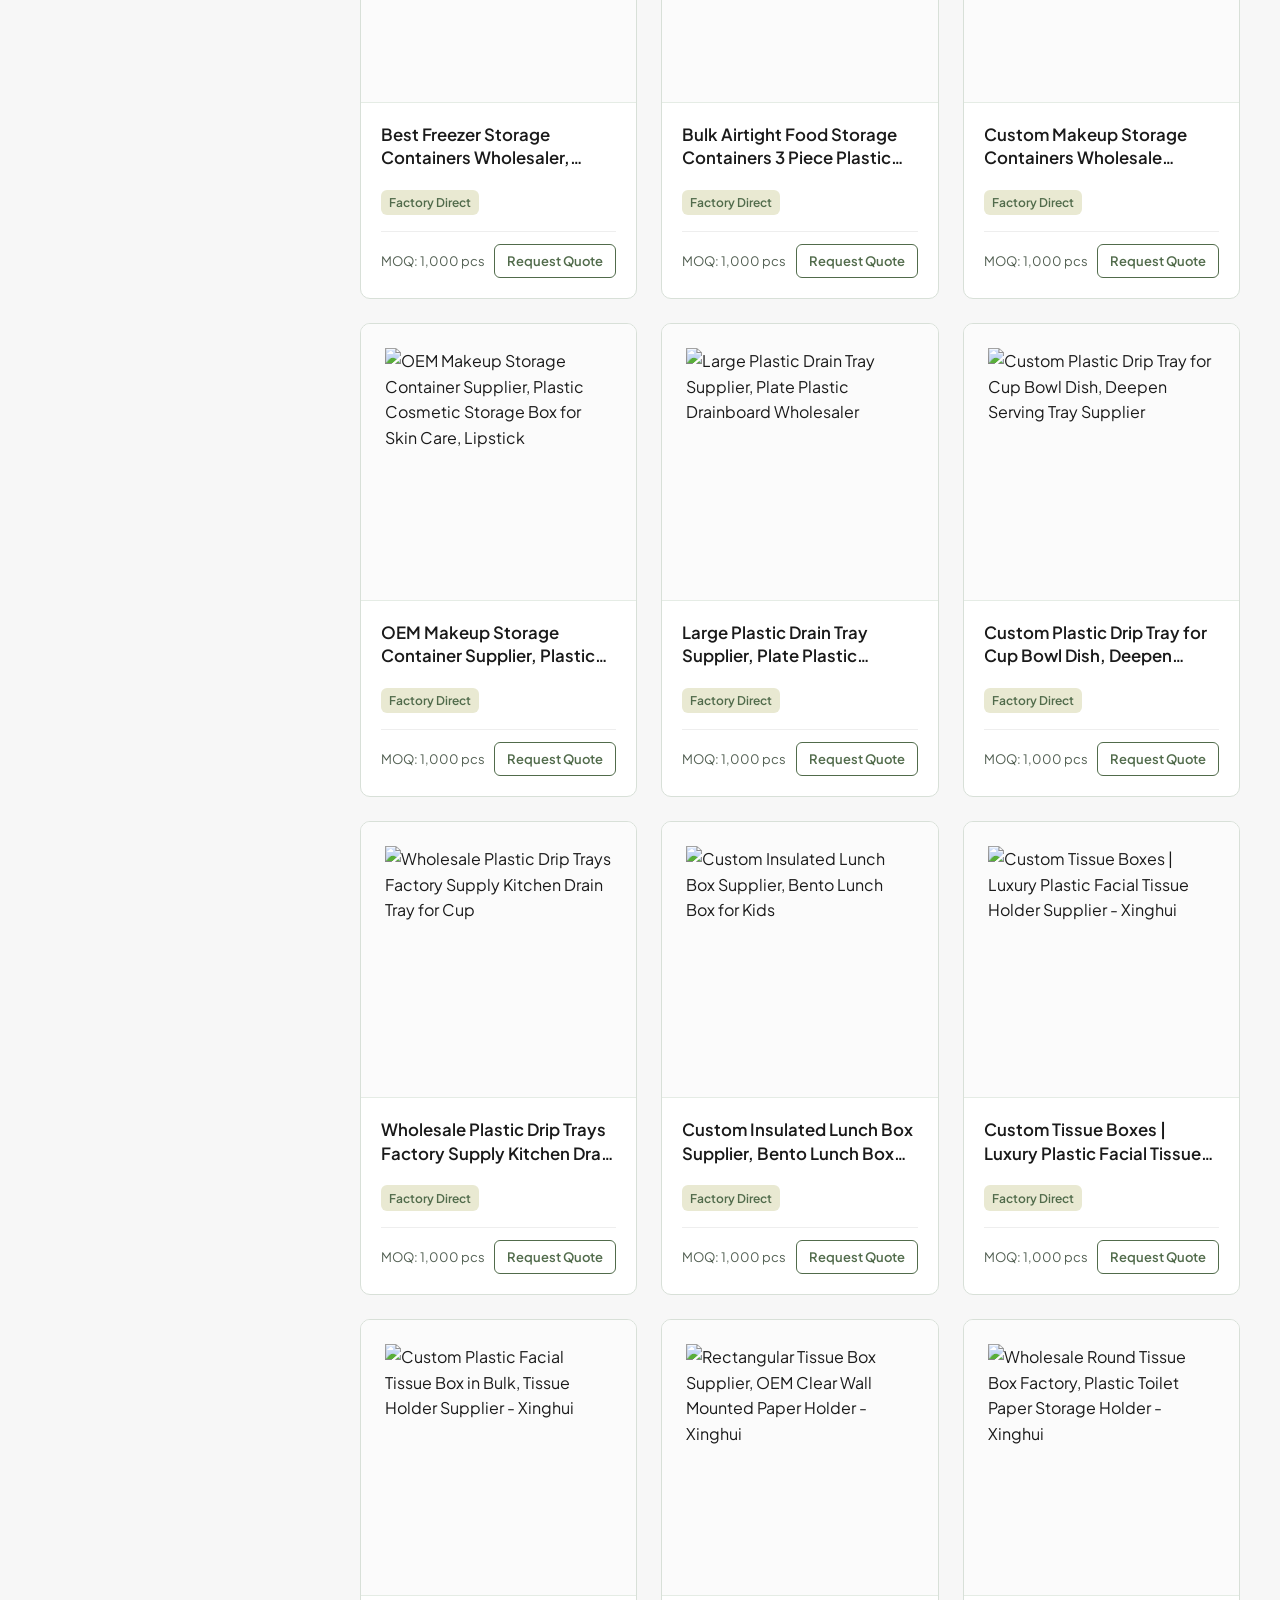
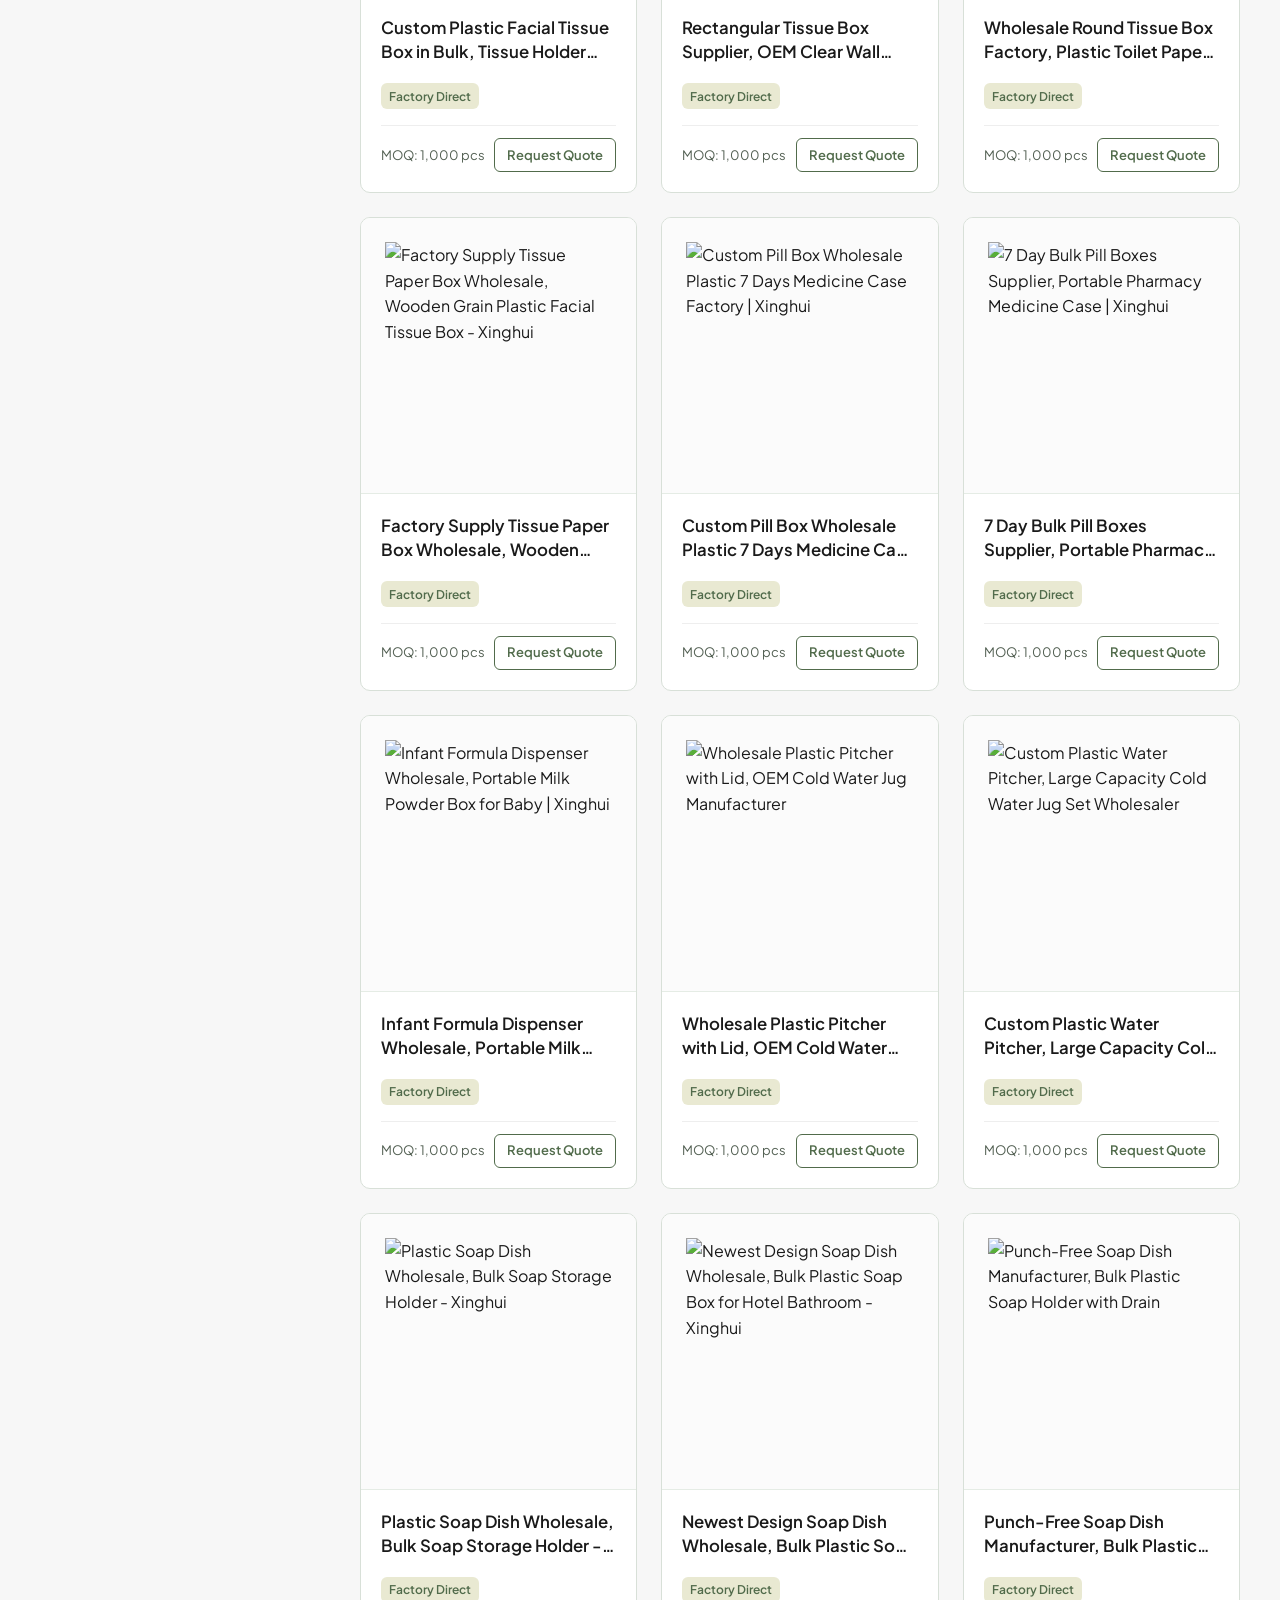
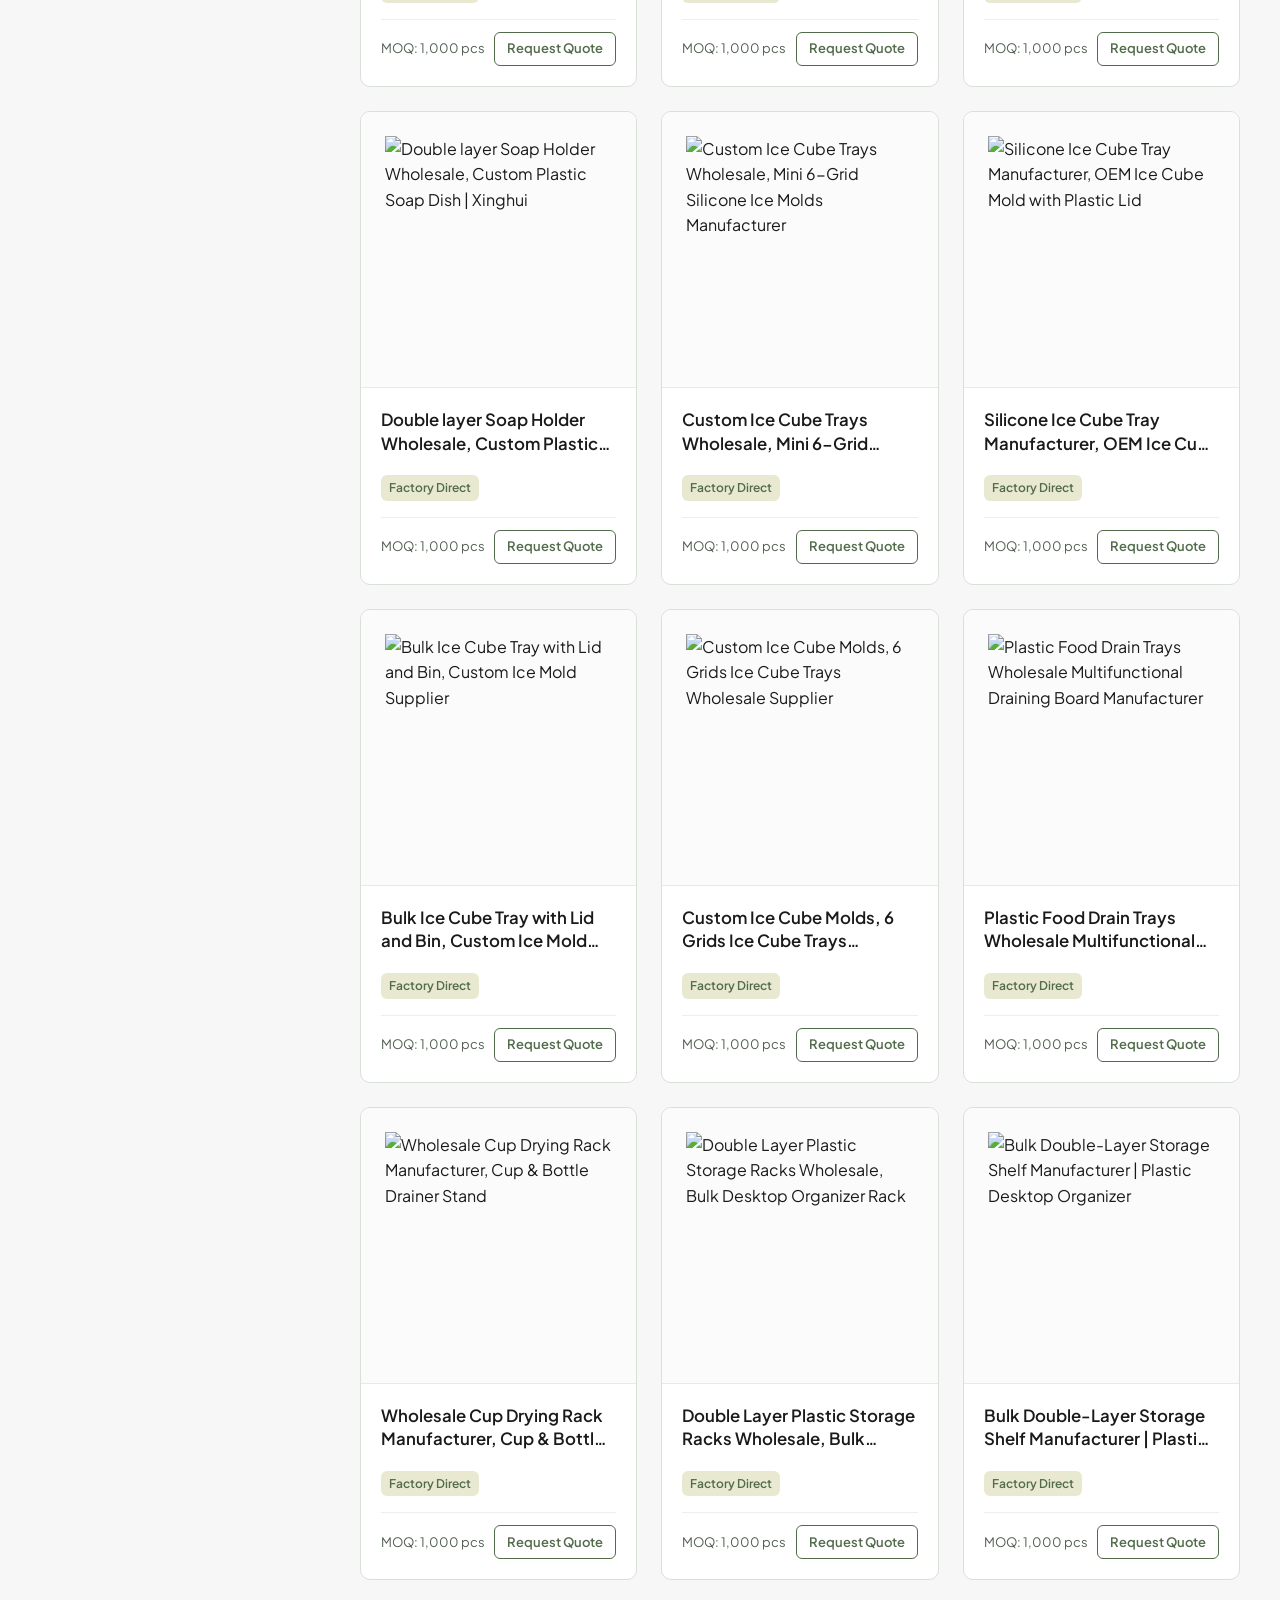
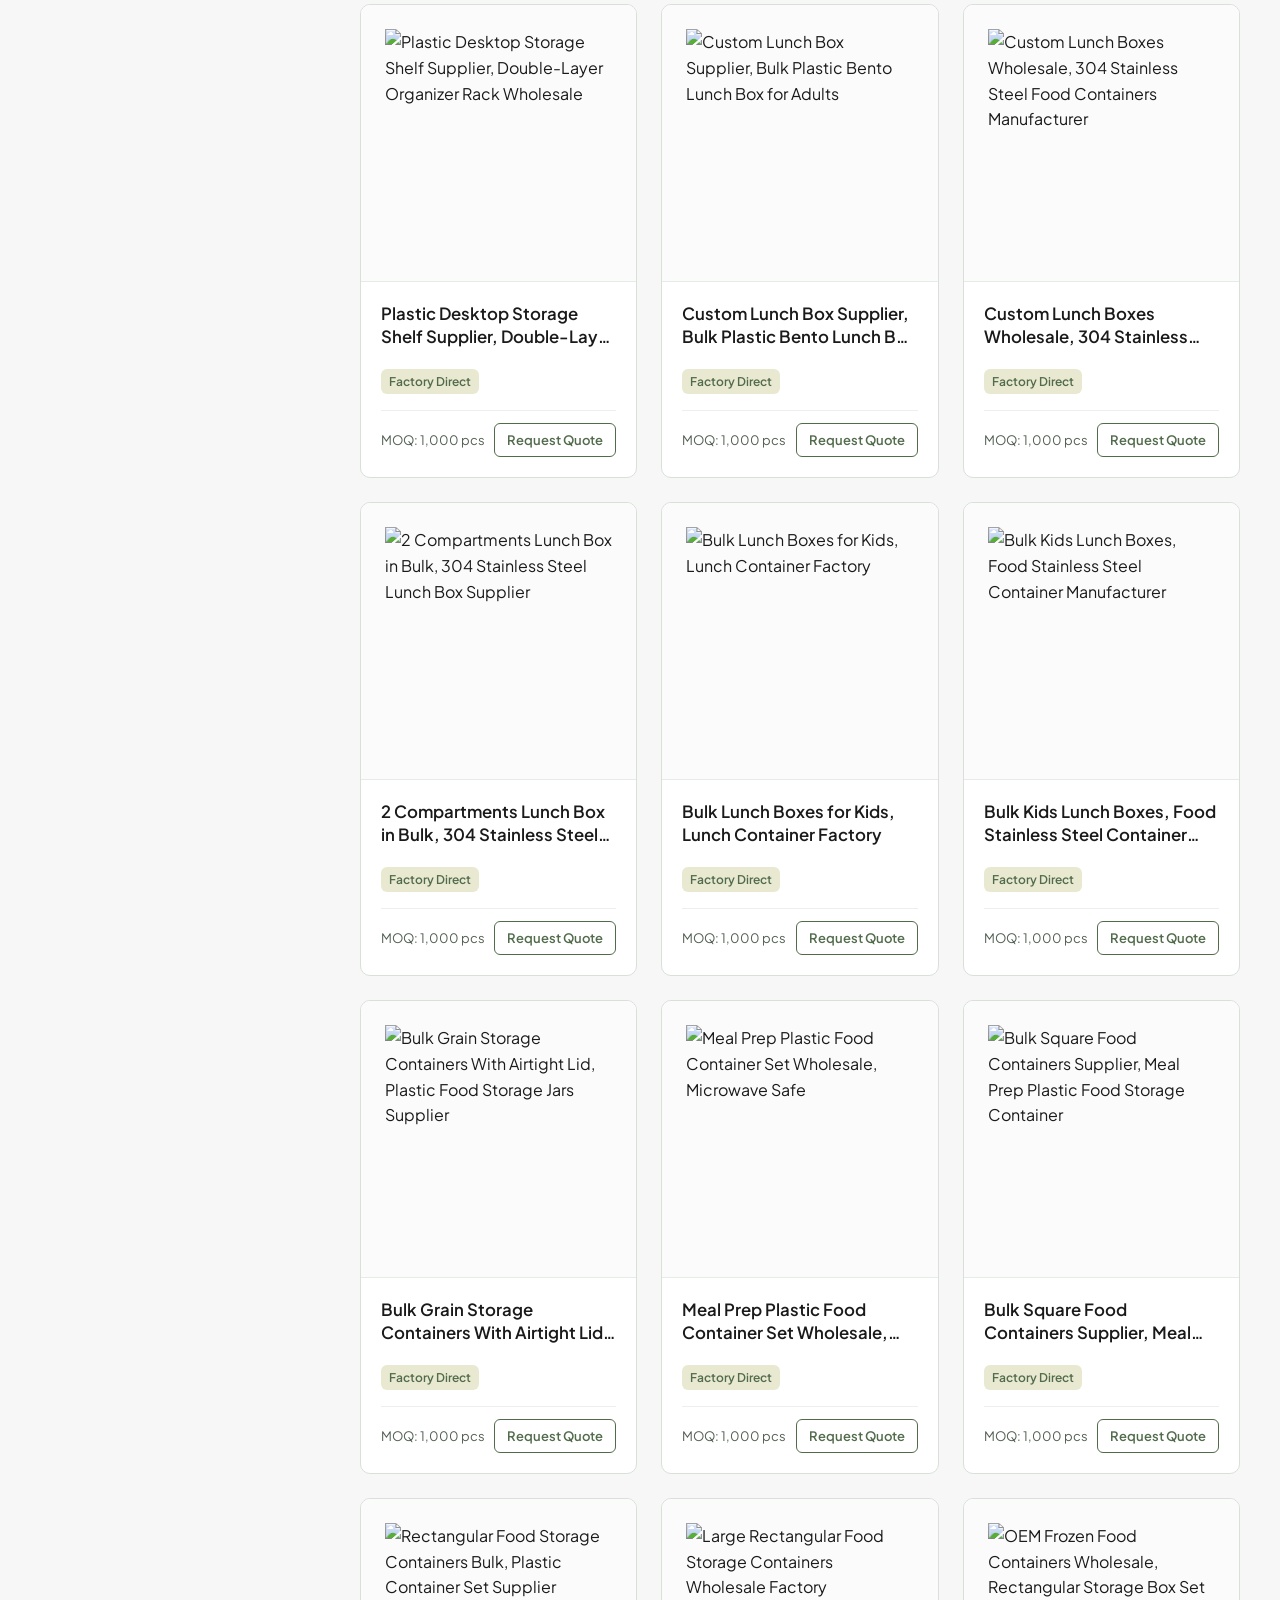
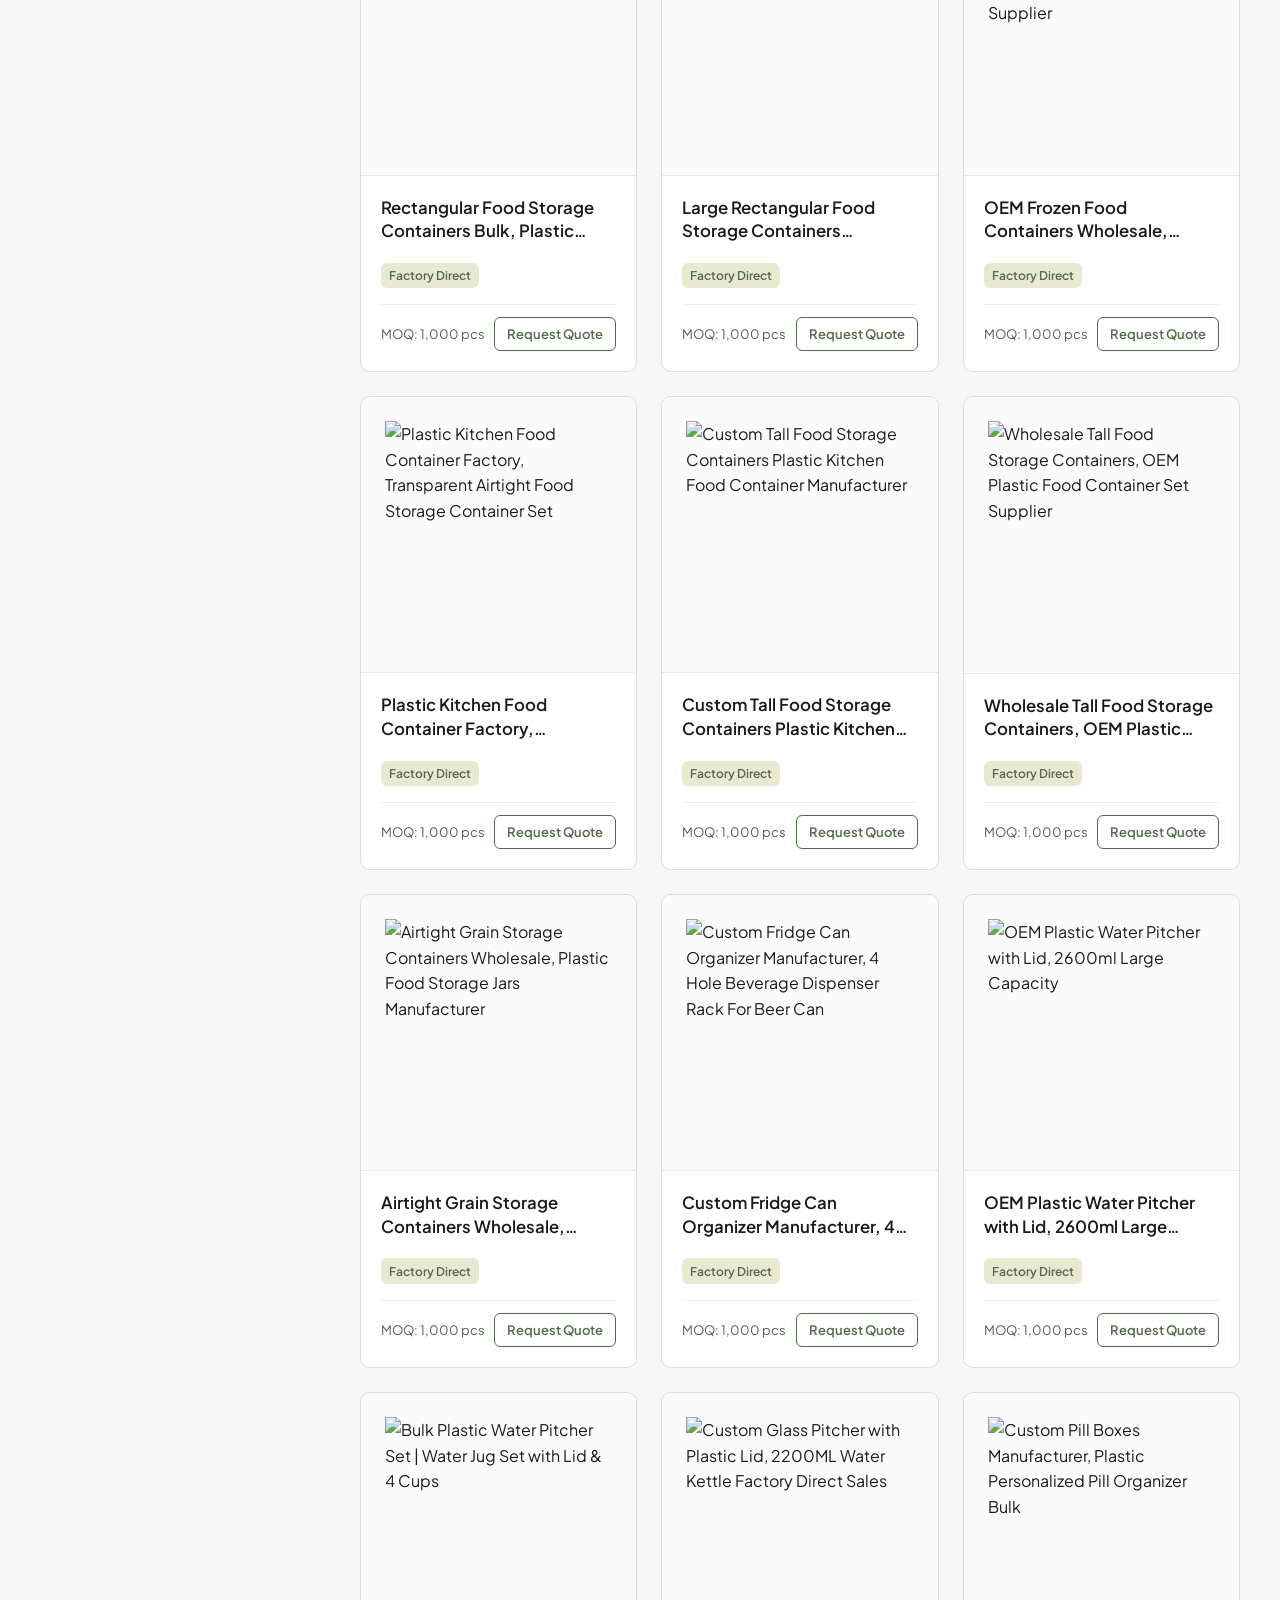
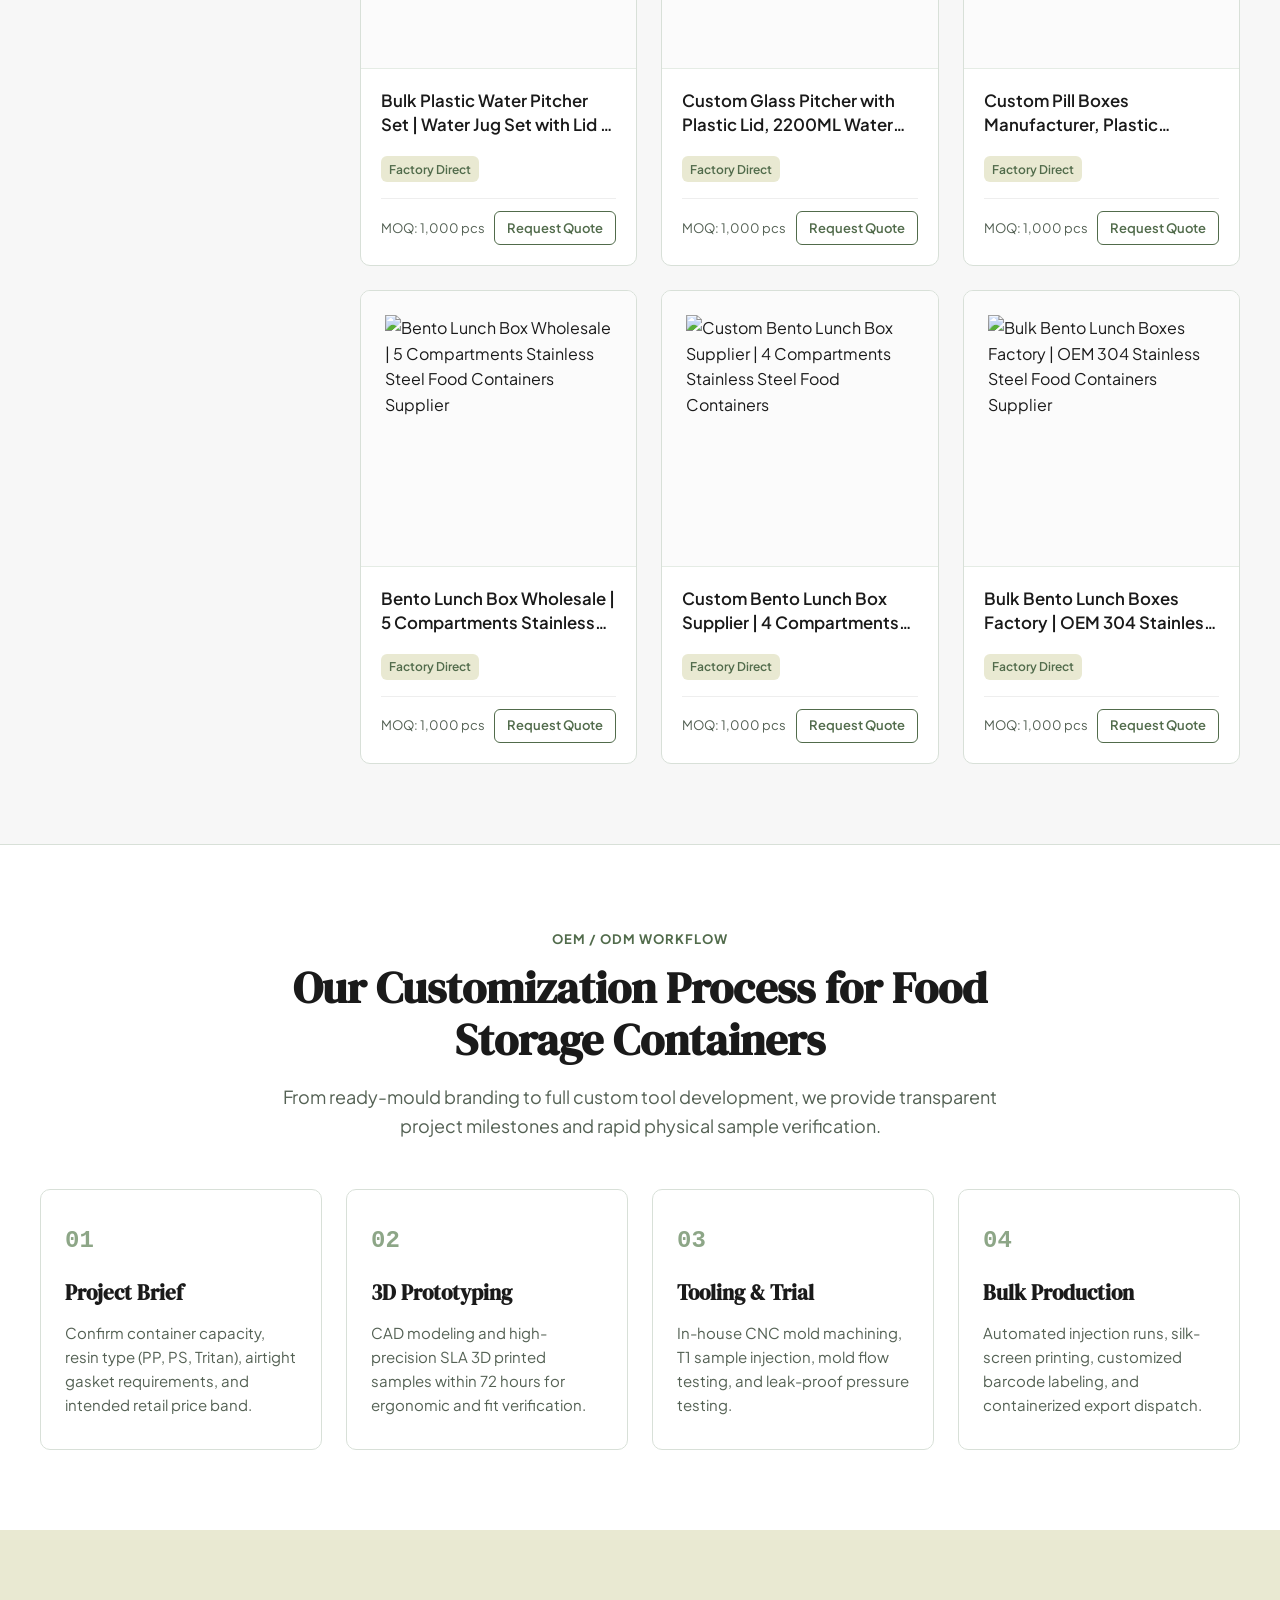
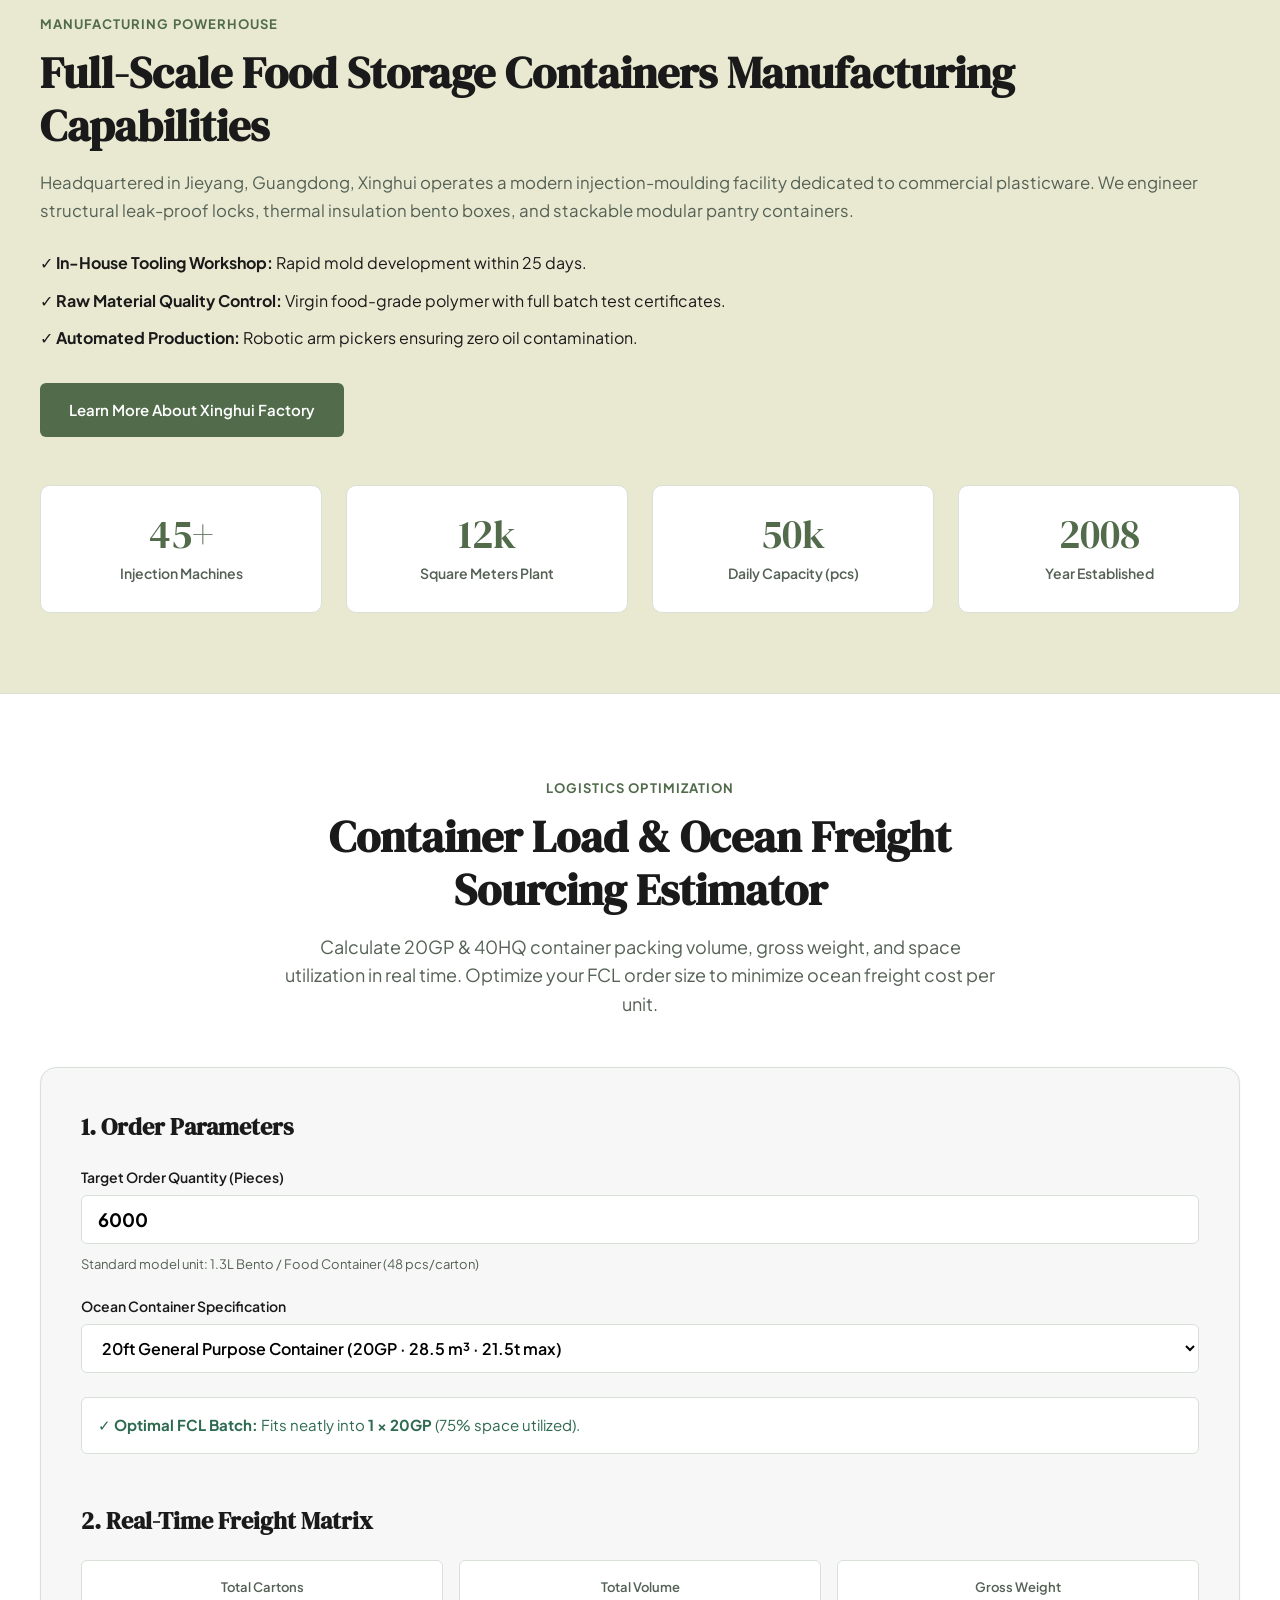
==== commit 0b6feeff: "Rebuild skill around evidence, original sites and measured SEO/GEO" ====
--- a/templates/b2b-factory-starter/index.html
+++ b/templates/b2b-factory-starter/index.html
@@ -1,13 +1,12 @@
 <!DOCTYPE html>
 <html lang="en">
 <head>
+  <meta name="robots" content="noindex, nofollow">
   <meta charset="UTF-8">
   <meta name="viewport" content="width=device-width, initial-scale=1.0">
   <title>Food Storage Containers Manufacturer in China | Xinghui Plastic Life</title>
   <meta name="description" content="Xinghui is a food storage containers manufacturer in China, supplying lunch boxes and household plasticware with OEM and ODM support for B2B buyers.">
   <meta name="keywords" content="food storage containers manufacturer, wholesale lunch boxes china, plasticware factory jieyang, oem odm meal prep containers, bulk bento boxes">
-  <meta name="robots" content="index, follow">
-  <link rel="canonical" href="https://www.xhplasticlife.com/">
 
   <!-- Open Graph / Facebook -->
   <meta property="og:type" content="website">
@@ -142,6 +141,7 @@
   </script>
 </head>
 <body>
+<aside role="note" style="padding:12px;text-align:center;background:#fff3cd;color:#332701">Historical demonstration only. Company claims, products and assets require independent verification. No inquiry is sent.</aside>
 
   
     <!-- Top Utility Bar -->
@@ -185,15 +185,7 @@
             <button class="lang-btn" aria-label="Select Language">
               <span>EN (Global)</span> ▾
             </button>
-            <div class="lang-menu">
-              <a href="#" data-lang="en">English (US/Global)</a>
-              <a href="#" data-lang="ja">日本語 (Japan)</a>
-              <a href="#" data-lang="ru">Русский (Russia)</a>
-              <a href="#" data-lang="de">Deutsch (Germany)</a>
-              <a href="#" data-lang="fr">Français (France)</a>
-              <a href="#" data-lang="es">Español (Spain)</a>
-              <a href="#" data-lang="ko">한국어 (Korea)</a>
-            </div>
+            <div class="lang-menu">English demonstration only</div>
           </div>
           <a href="contact.html" class="btn btn-primary" style="padding: 0.55rem 1.25rem;">Get a Quote</a>
           <button class="mobile-toggle" id="mobileToggle" aria-label="Toggle navigation menu">
